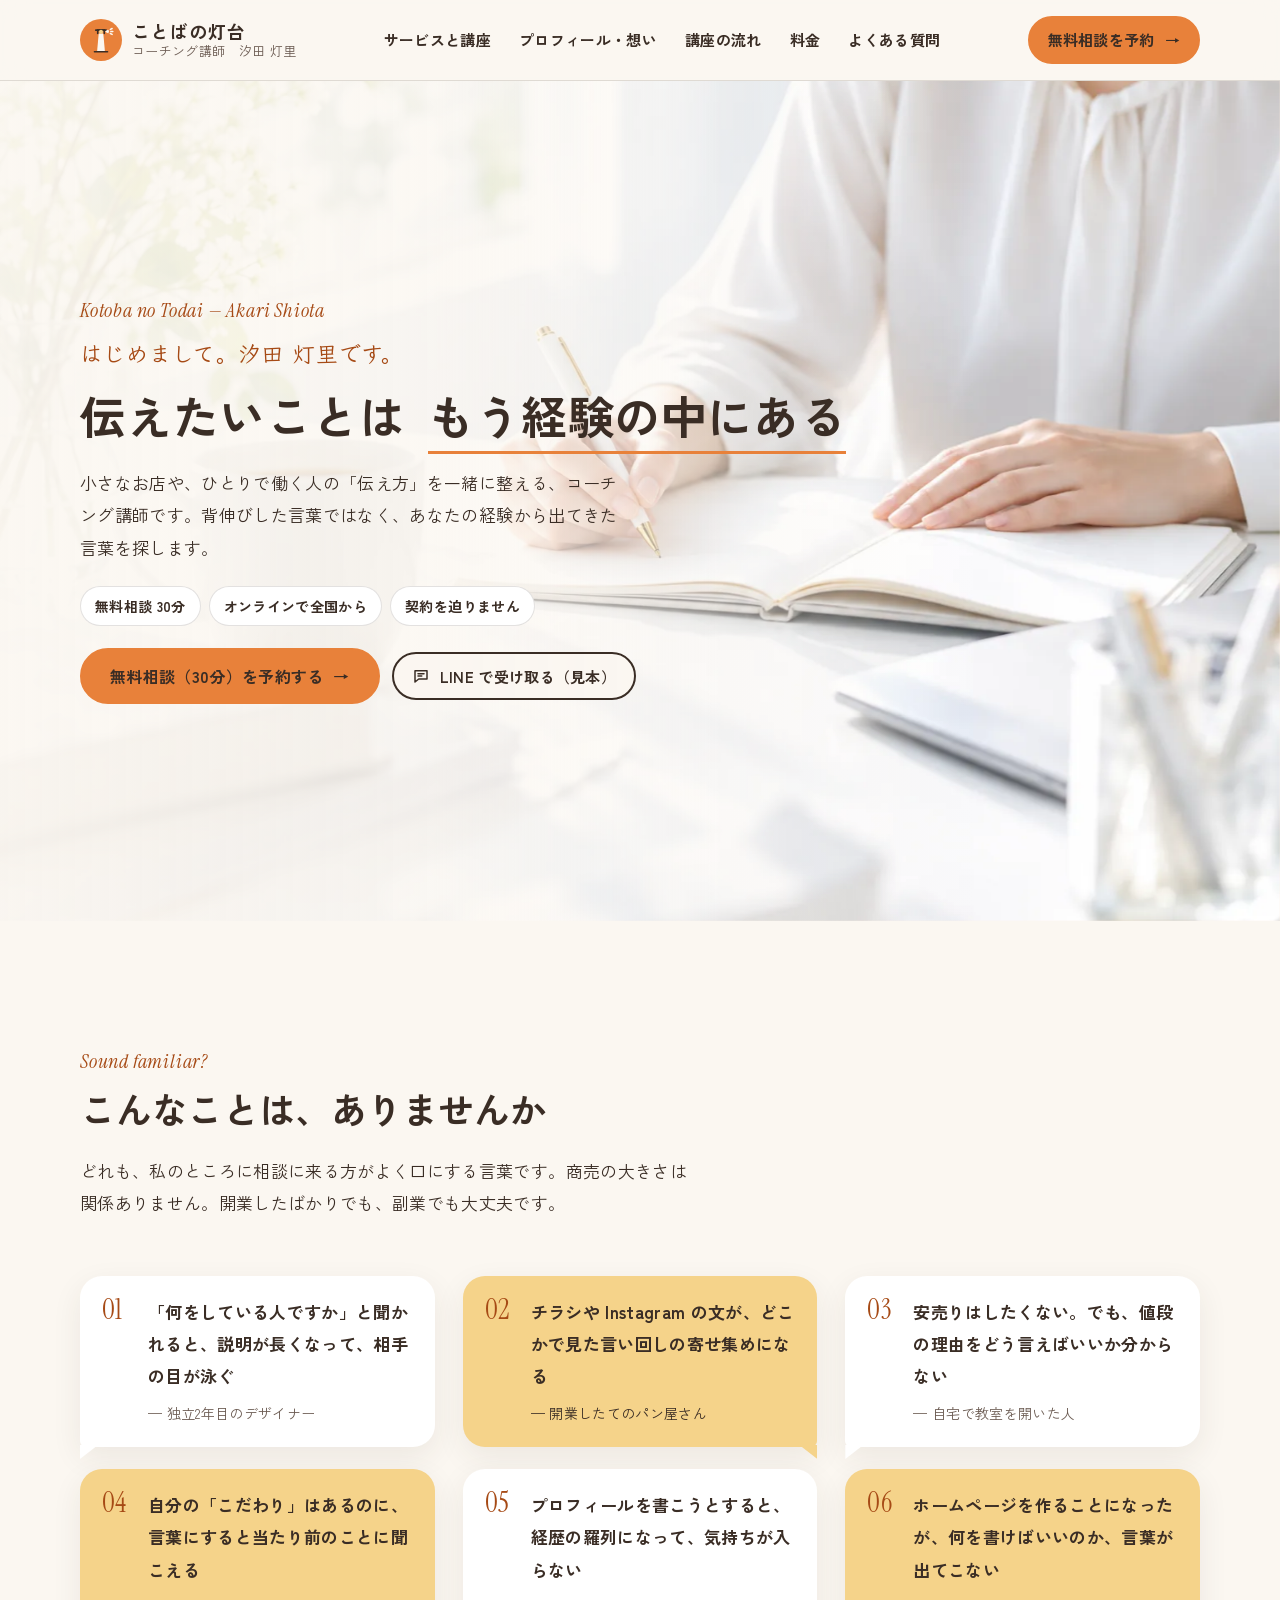
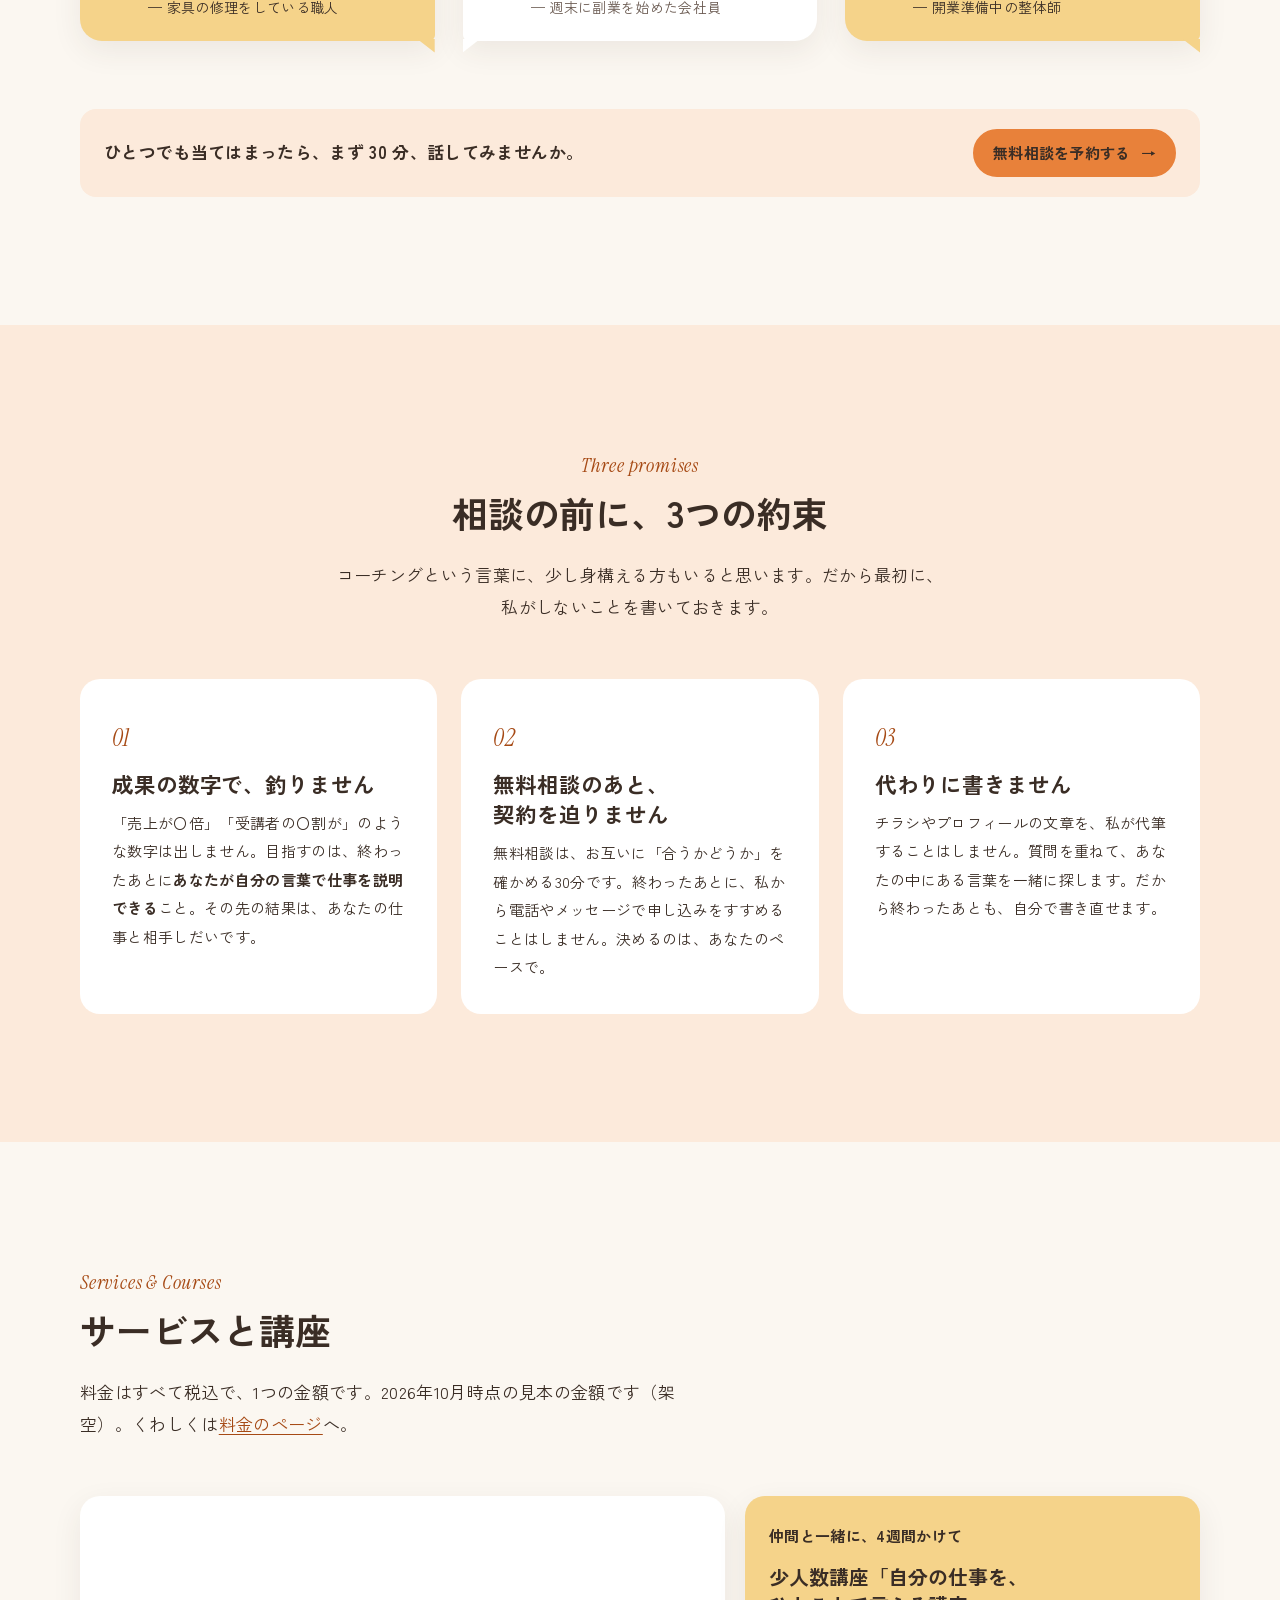
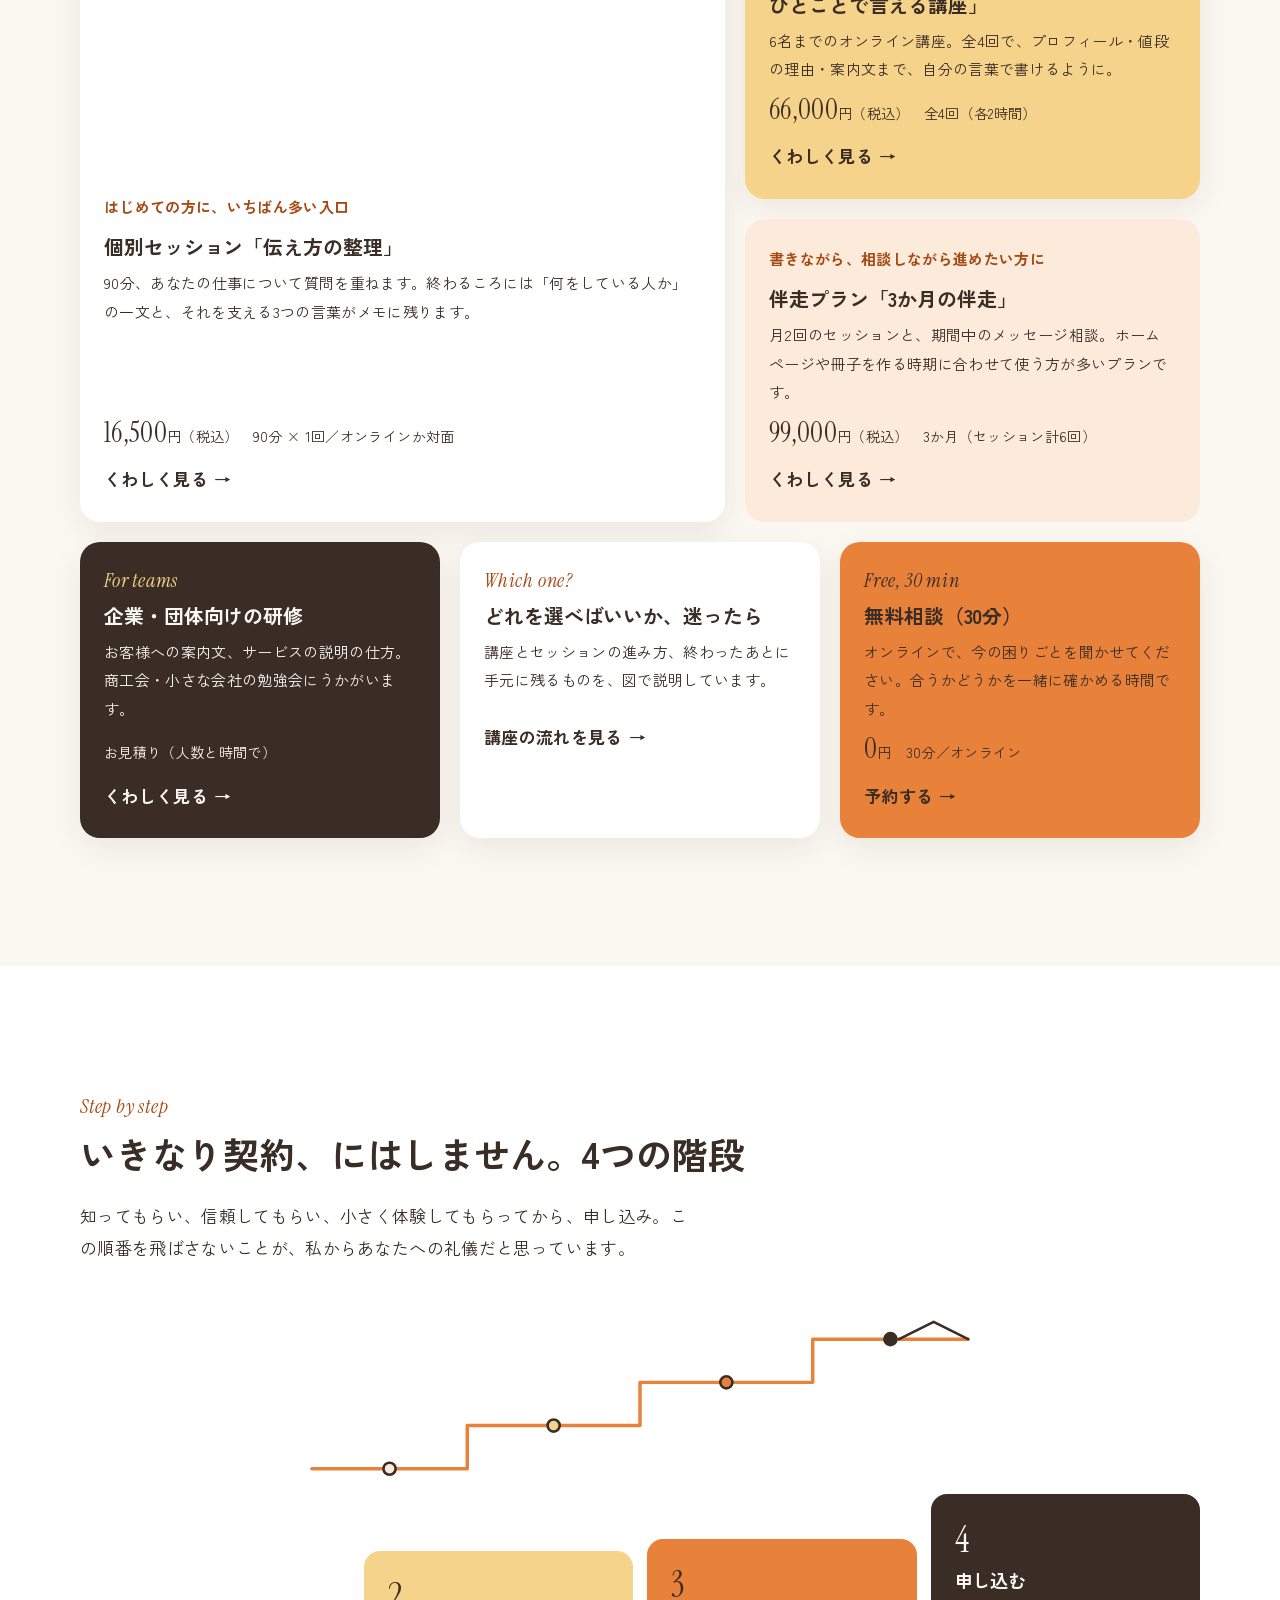
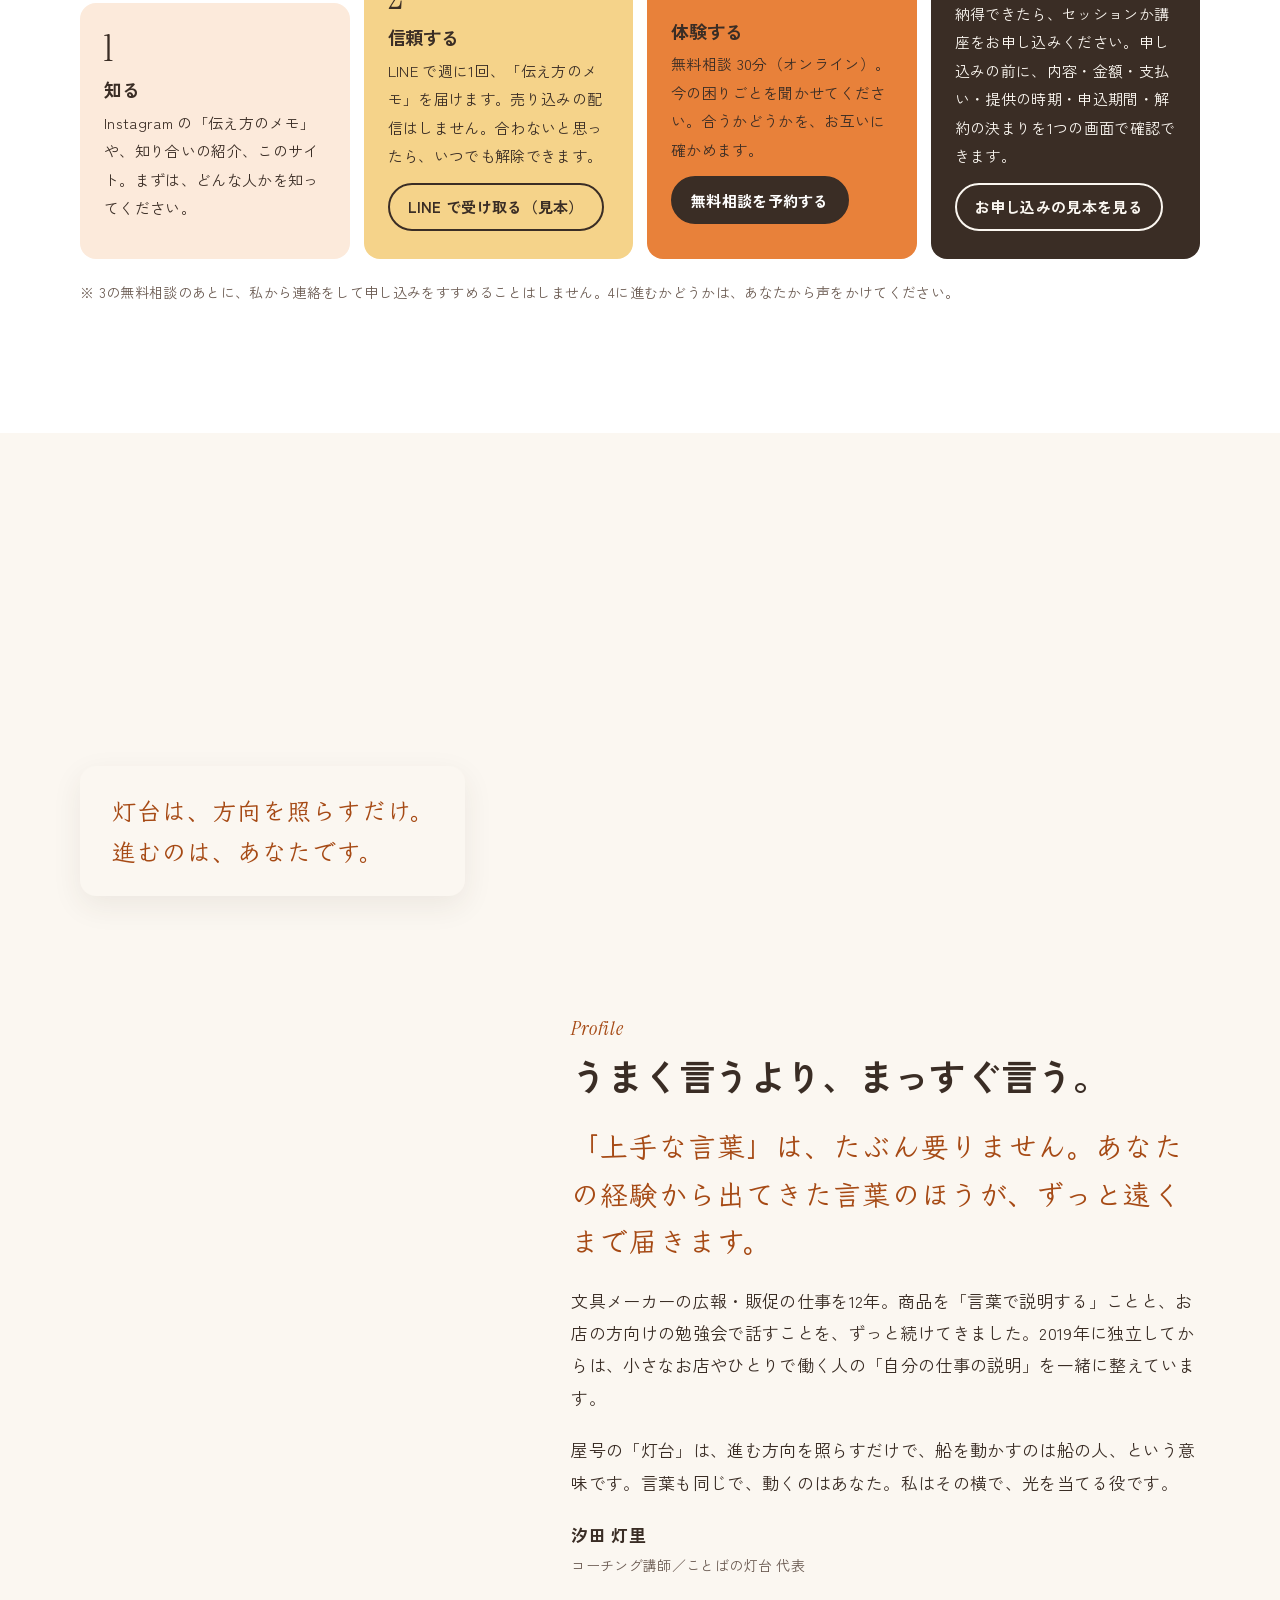
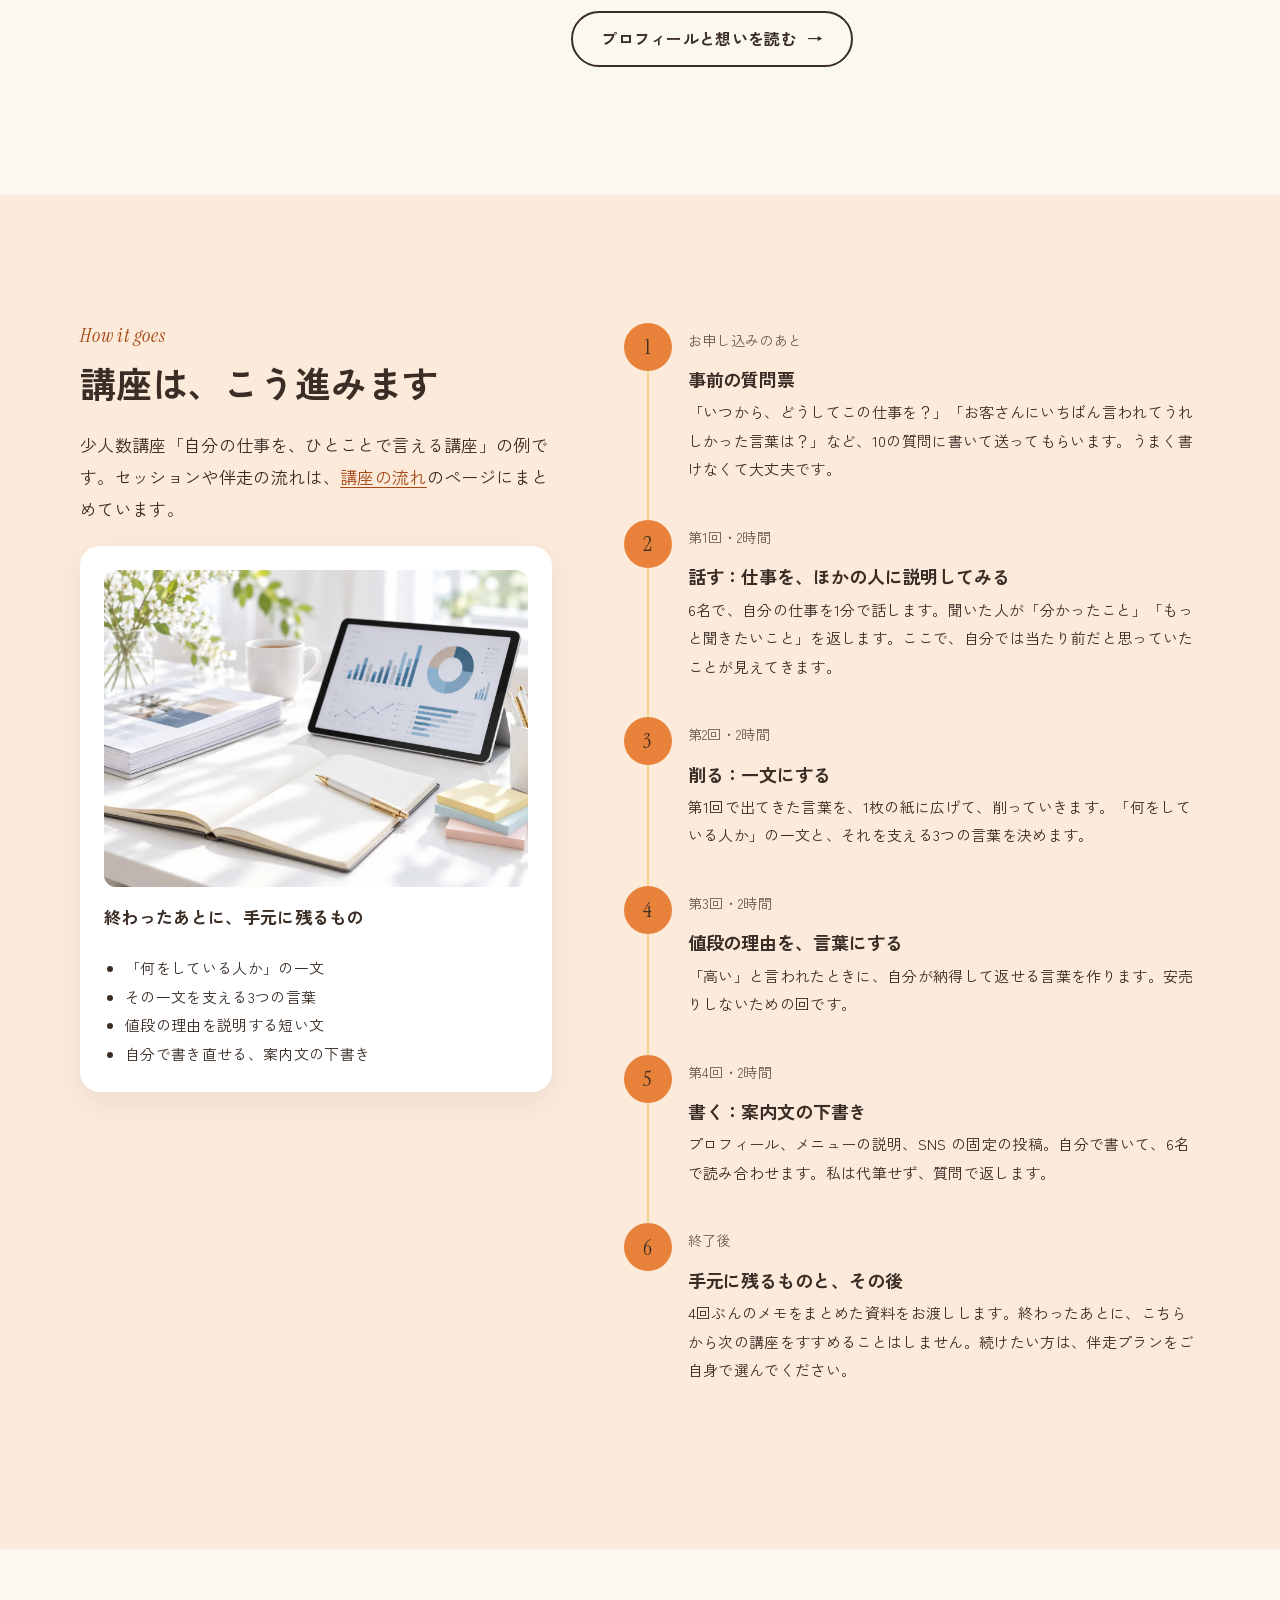
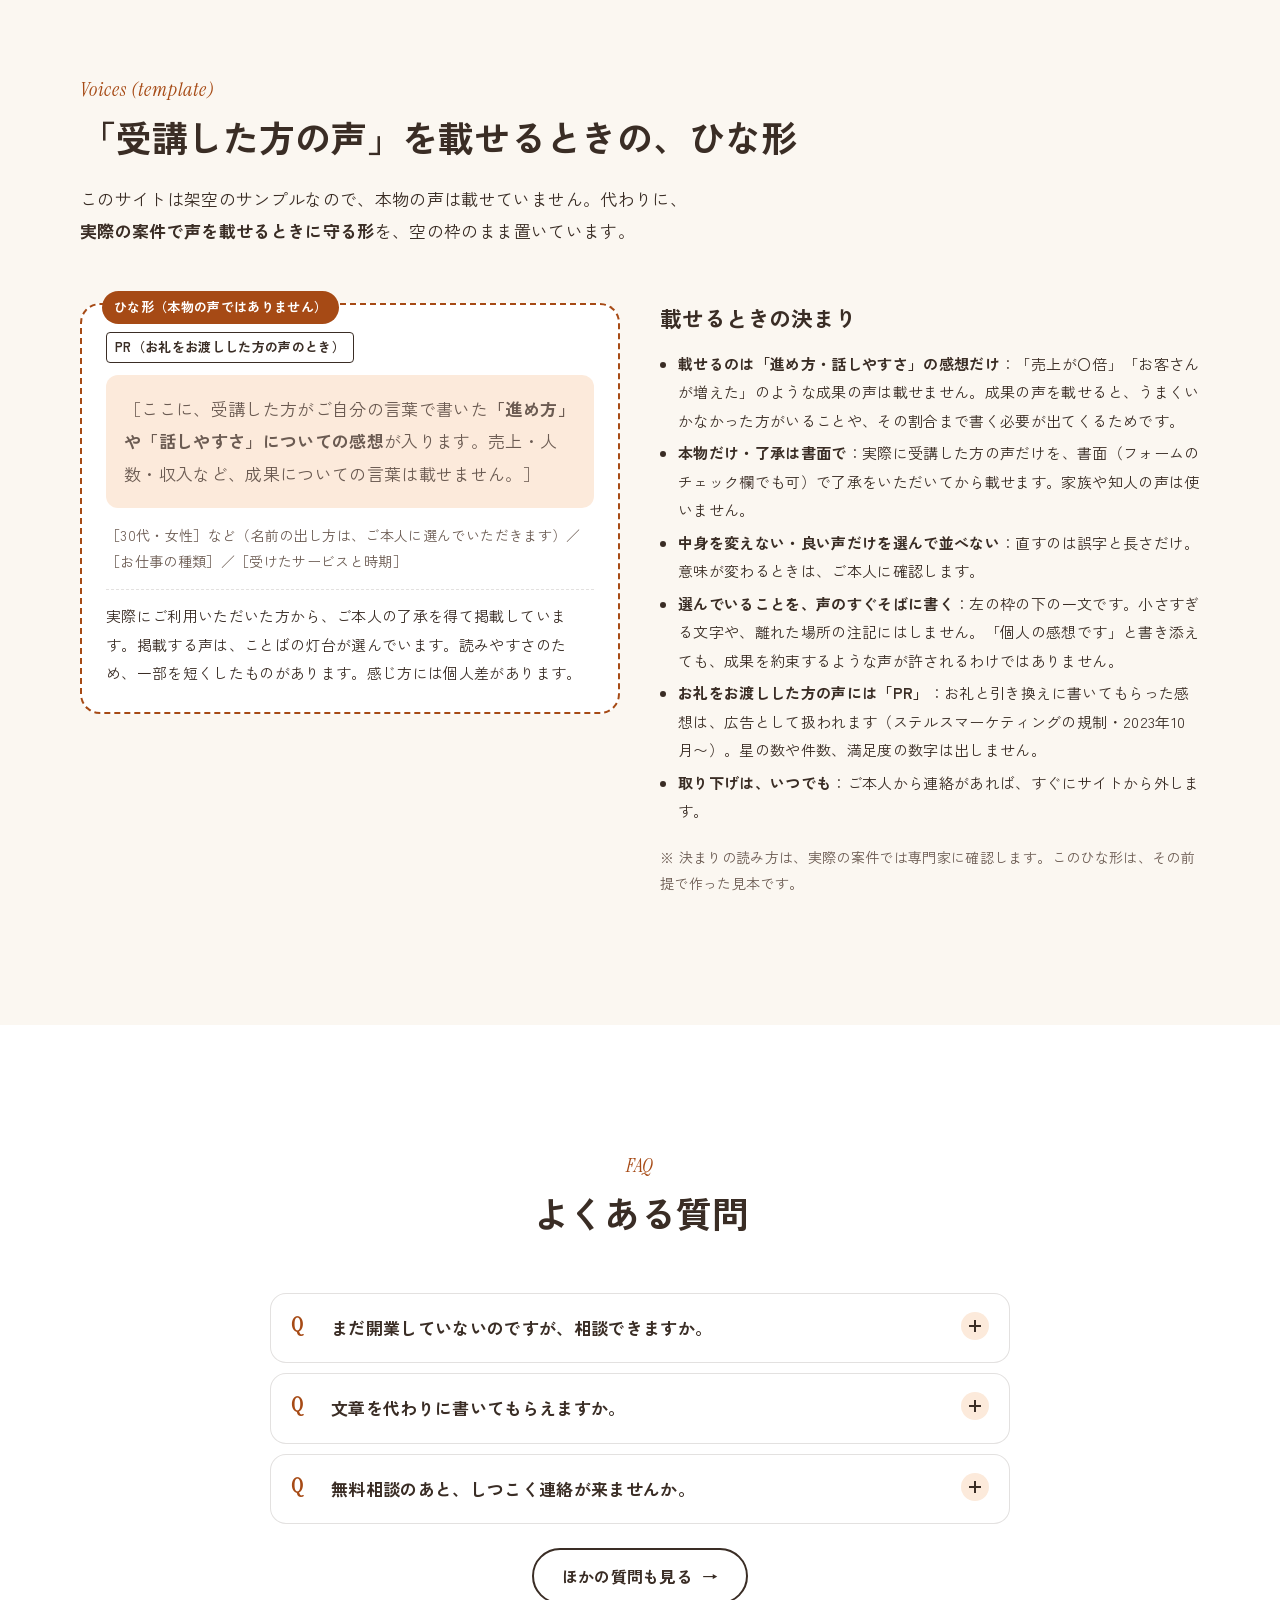
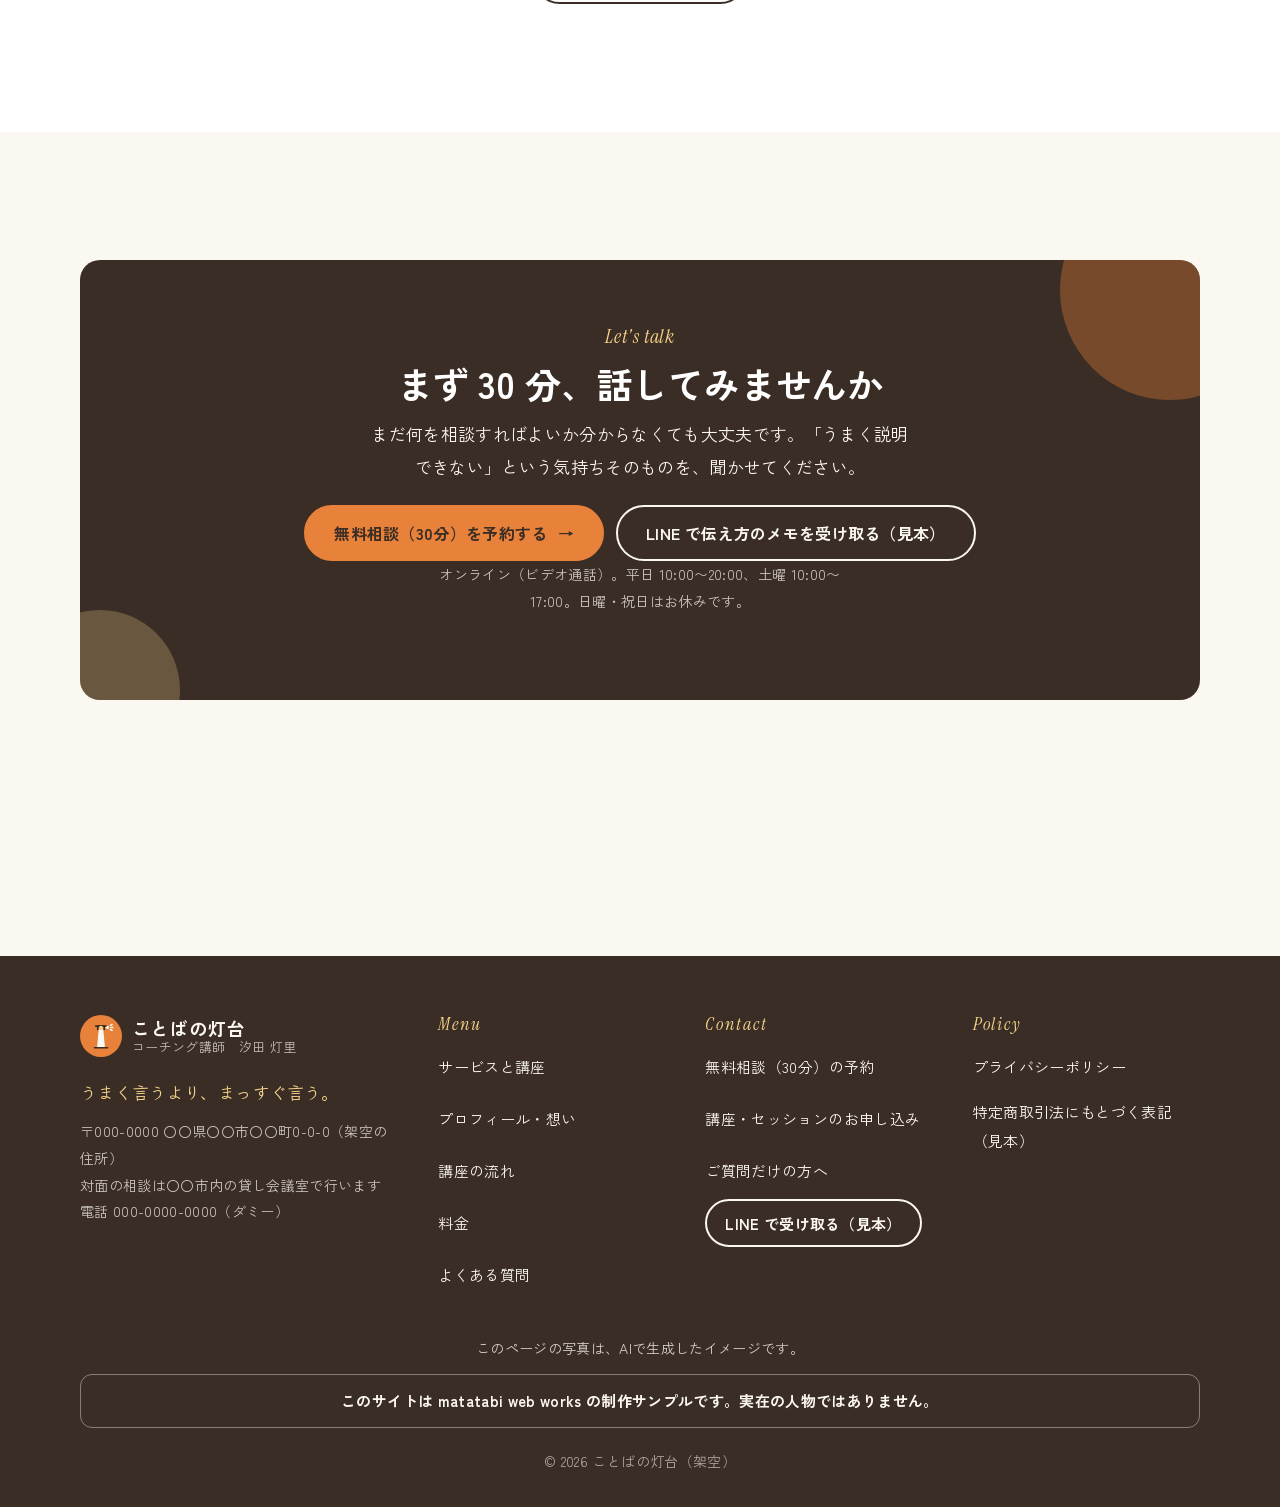
==== index.html @ b0154bf9 "架空のデモサイト（matatabi web works の制作見本）を公開用に。先頭が / のリンクを GitHub Pages の下でも開ける形に直したコピー Co-Authored-By: Cla" ====
<!DOCTYPE html>
<html lang="ja">
<head>
  <meta charset="UTF-8">
  <meta name="viewport" content="width=device-width, initial-scale=1">
  <meta name="robots" content="noindex">
  <meta name="format-detection" content="telephone=no">
  <title>ことばの灯台｜コーチング講師 汐田 灯里（無料相談30分）</title>
  <meta name="description" content="小さなお店やひとりで働く人の「自分の仕事の伝え方」（強みやこだわりの言語化）を一緒に整える、コーチング講師 汐田 灯里のサイトです。個別セッション・少人数講座・3か月の伴走。無料相談（30分・オンライン）から始められます。">
  <meta property="og:title" content="ことばの灯台｜コーチング講師 汐田 灯里">
  <meta property="og:description" content="小さなお店やひとりで働く人の「自分の仕事の伝え方」を一緒に整えます。無料相談（30分・オンライン）から。（制作サンプル・架空の人物）">
  <meta property="og:type" content="website">
  <meta property="og:site_name" content="ことばの灯台（制作サンプル）">
  <meta property="og:locale" content="ja_JP">
  <meta name="theme-color" content="#E8813A">
  <link rel="icon" href="images/favicon.svg" type="image/svg+xml">
  <script>document.documentElement.classList.add('js');</script>
  <link rel="preconnect" href="https://fonts.googleapis.com">
  <link rel="preconnect" href="https://fonts.gstatic.com" crossorigin>
  <link rel="stylesheet" data-font="gothic" href="https://fonts.googleapis.com/css2?family=Zen+Kaku+Gothic+New:wght@400;700&amp;text=%20%22%23%25%26%27%28%29%2C-.%2F0123456789%3A%3C%3D%3E%3F%40ABCDEFGHIJKLMNOPQRSTVW%5B%5D_abcdefghijklmnopqrstuvwxy%C2%A9%C3%97%E2%80%94%E2%80%BB%E2%86%92%E2%9C%93%E3%80%81%E3%80%82%E3%80%87%E3%80%8C%E3%80%8D%E3%80%92%E3%80%9C%E3%81%82%E3%81%84%E3%81%86%E3%81%88%E3%81%8A%E3%81%8B%E3%81%8C%E3%81%8D%E3%81%8E%E3%81%8F%E3%81%90%E3%81%91%E3%81%92%E3%81%93%E3%81%94%E3%81%95%E3%81%97%E3%81%98%E3%81%99%E3%81%9A%E3%81%9B%E3%81%9C%E3%81%9D%E3%81%9E%E3%81%9F%E3%81%A0%E3%81%A1%E3%81%A3%E3%81%A4%E3%81%A5%E3%81%A6%E3%81%A7%E3%81%A8%E3%81%A9%E3%81%AA%E3%81%AB%E3%81%AD%E3%81%AE%E3%81%AF%E3%81%B0%E3%81%B2%E3%81%B3%E3%81%B6%E3%81%B8%E3%81%B9%E3%81%BB%E3%81%BE%E3%81%BF%E3%82%80%E3%82%81%E3%82%82%E3%82%84%E3%82%87%E3%82%88%E3%82%89%E3%82%8A%E3%82%8B%E3%82%8C%E3%82%8D%E3%82%8F%E3%82%92%E3%82%93%E3%82%A2%E3%82%A3%E3%82%A4%E3%82%A6%E3%82%A7%E3%82%A9%E3%82%AA%E3%82%AB%E3%82%AF%E3%82%B0%E3%82%B1%E3%82%B3%E3%82%B4%E3%82%B5%E3%82%B6%E3%82%B7%E3%82%B8%E3%82%B9%E3%82%BB%E3%82%BD%E3%82%BF%E3%83%80%E3%83%81%E3%83%83%E3%83%86%E3%83%87%E3%83%88%E3%83%89%E3%83%8A%E3%83%8B%E3%83%8D%E3%83%8E%E3%83%90%E3%83%91%E3%83%93%E3%83%94%E3%83%95%E3%83%96%E3%83%97%E3%83%9A%E3%83%9B%E3%83%9C%E3%83%9D%E3%83%9E%E3%83%9F%E3%83%A0%E3%83%A1%E3%83%A2%E3%83%A5%E3%83%A7%E3%83%A9%E3%83%AA%E3%83%AB%E3%83%AC%E3%83%AD%E3%83%AF%E3%83%B3%E3%83%BB%E3%83%BC%E4%B8%80%E4%B8%87%E4%B8%88%E4%B8%89%E4%B8%8A%E4%B8%8B%E4%B8%8D%E4%B8%A1%E4%B8%A6%E4%B8%AD%E4%BA%86%E4%BA%88%E4%BA%8B%E4%BA%8C%E4%BA%92%E4%BA%A4%E4%BA%BA%E4%BB%8A%E4%BB%8B%E4%BB%95%E4%BB%96%E4%BB%98%E4%BB%A3%E4%BB%A5%E4%BB%AE%E4%BB%B2%E4%BB%B6%E4%BB%BB%E4%BC%81%E4%BC%91%E4%BC%9A%E4%BC%9D%E4%BC%B4%E4%BC%B8%E4%BD%8F%E4%BD%93%E4%BD%95%E4%BD%9C%E4%BD%BF%E4%BE%8B%E4%BE%9B%E4%BE%9D%E4%BE%A1%E4%BF%82%E4%BF%83%E4%BF%9D%E4%BF%A1%E4%BF%AE%E5%80%8B%E5%80%8D%E5%80%9F%E5%80%A4%E5%81%9C%E5%82%99%E5%83%8D%E5%83%8F%E5%84%80%E5%84%AA%E5%85%83%E5%85%88%E5%85%89%E5%85%A5%E5%85%A8%E5%85%AC%E5%85%B7%E5%86%85%E5%86%86%E5%86%8A%E5%86%99%E5%87%BA%E5%88%86%E5%88%87%E5%88%97%E5%88%9D%E5%88%A4%E5%88%A5%E5%88%A9%E5%88%B6%E5%88%B8%E5%88%BA%E5%89%87%E5%89%8A%E5%89%8D%E5%89%AF%E5%89%B2%E5%8A%9B%E5%8A%A0%E5%8A%A9%E5%8B%89%E5%8B%95%E5%8B%99%E5%8C%96%E5%8C%BB%E5%8D%8A%E5%8D%B0%E5%8E%9F%E5%8F%82%E5%8F%8B%E5%8F%8D%E5%8F%8E%E5%8F%96%E5%8F%97%E5%8F%A3%E5%8F%AF%E5%8F%B0%E5%8F%B7%E5%90%84%E5%90%88%E5%90%8C%E5%90%8D%E5%90%91%E5%90%AB%E5%91%8A%E5%91%B3%E5%91%BC%E5%93%81%E5%93%A1%E5%95%86%E5%95%8F%E5%96%B6%E5%99%A8%E5%9B%9E%E5%9B%A3%E5%9B%B0%E5%9B%B2%E5%9B%B3%E5%9B%BA%E5%9B%BD%E5%9C%9F%E5%9C%A8%E5%9C%B0%E5%9F%8B%E5%9F%9F%E5%A0%B1%E5%A0%B4%E5%A2%83%E5%A2%97%E5%A3%AB%E5%A3%B0%E5%A3%B2%E5%A4%89%E5%A4%96%E5%A4%9A%E5%A4%A7%E5%A4%AB%E5%A5%91%E5%A5%B3%E5%A7%8B%E5%A9%A6%E5%AD%90%E5%AD%97%E5%AD%98%E5%AE%85%E5%AE%88%E5%AE%89%E5%AE%8C%E5%AE%9A%E5%AE%9B%E5%AE%9F%E5%AE%A2%E5%AE%A4%E5%AE%B6%E5%AE%B9%E5%AE%BF%E5%AF%84%E5%AF%BE%E5%B0%82%E5%B0%8F%E5%B0%91%E5%B1%8A%E5%B1%8B%E5%B1%B1%E5%B7%A5%E5%B7%A6%E5%B7%AE%E5%B8%82%E5%B8%8C%E5%B8%AB%E5%B8%AD%E5%B9%B3%E5%B9%B4%E5%BA%81%E5%BA%83%E5%BA%97%E5%BA%A6%E5%BA%A7%E5%BC%81%E5%BC%8F%E5%BC%95%E5%BC%B5%E5%BC%B7%E5%BD%93%E5%BD%A2%E5%BD%B9%E5%BE%8B%E5%BE%8C%E5%BE%97%E5%BE%B4%E5%BF%83%E5%BF%85%E5%BF%9C%E6%80%9D%E6%80%A5%E6%80%A7%E6%82%A9%E6%82%AA%E6%83%85%E6%83%B3%E6%84%8F%E6%84%9F%E6%85%8B%E6%85%AE%E6%88%90%E6%88%BB%E6%89%80%E6%89%8B%E6%89%93%E6%89%95%E6%89%B1%E6%89%BF%E6%8A%95%E6%8A%98%E6%8A%BC%E6%8B%85%E6%8C%81%E6%8C%87%E6%8C%AF%E6%8E%A2%E6%8E%A5%E6%8E%B2%E6%8F%90%E6%8F%9B%E6%93%8D%E6%94%AF%E6%94%BF%E6%95%99%E6%95%B0%E6%95%B4%E6%96%87%E6%96%99%E6%96%AD%E6%96%B0%E6%96%B9%E6%96%BD%E6%97%8F%E6%97%A5%E6%98%8E%E6%98%9F%E6%99%82%E6%9B%9C%E6%9B%B4%E6%9B%B8%E6%9B%BF%E6%9C%80%E6%9C%88%E6%9C%9B%E6%9C%9F%E6%9C%A8%E6%9C%AB%E6%9C%AC%E6%9C%BA%E6%9D%90%E6%9D%9F%E6%9D%A1%E6%9D%A5%E6%9E%90%E6%9E%9A%E6%9E%9C%E6%9E%A0%E6%9E%B6%E6%A0%BC%E6%A1%88%E6%A5%AD%E6%A6%82%E6%A7%8B%E6%A7%98%E6%A8%AA%E6%A9%9F%E6%AC%84%E6%AC%A0%E6%AC%A1%E6%AD%A2%E6%AD%A3%E6%AD%A9%E6%AD%B4%E6%AE%8B%E6%AE%B5%E6%AF%8E%E6%B0%8F%E6%B0%97%E6%B0%B4%E6%B1%82%E6%B1%90%E6%B1%BA%E6%B3%81%E6%B3%95%E6%B3%A8%E6%B3%B3%E6%B4%BE%E6%B5%81%E6%B6%88%E6%B7%B1%E6%B7%BB%E6%B8%88%E6%B8%9B%E6%B8%A1%E6%BA%80%E6%BA%96%E6%BB%9E%E7%81%AB%E7%81%AF%E7%82%B9%E7%84%A1%E7%85%A7%E7%89%A9%E7%89%B9%E7%8A%B6%E7%8B%AC%E7%8F%BE%E7%90%86%E7%92%B0%E7%94%9F%E7%94%A3%E7%94%A8%E7%94%B0%E7%94%B1%E7%94%B3%E7%94%BA%E7%94%BB%E7%95%A5%E7%95%AA%E7%99%82%E7%99%BA%E7%99%BB%E7%99%BD%E7%9A%84%E7%9B%AE%E7%9B%B4%E7%9B%B8%E7%9C%81%E7%9C%8C%E7%9C%9F%E7%9F%A5%E7%9F%AD%E7%A0%94%E7%A2%BA%E7%A4%BA%E7%A4%BC%E7%A4%BE%E7%A5%9D%E7%A5%A8%E7%A7%81%E7%A7%BB%E7%A8%8B%E7%A8%8E%E7%A8%AE%E7%A8%BF%E7%A9%8D%E7%A9%BA%E7%AA%93%E7%AB%8B%E7%AB%A0%E7%AB%AF%E7%AC%AC%E7%AD%86%E7%AD%94%E7%AE%87%E7%AE%97%E7%AE%B1%E7%AF%84%E7%B4%84%E7%B4%8D%E7%B4%99%E7%B4%B9%E7%B5%82%E7%B5%84%E7%B5%8C%E7%B5%90%E7%B5%A1%E7%B6%99%E7%B6%9A%E7%B7%8A%E7%B7%92%E7%B7%A0%E7%B7%B4%E7%B8%BE%E7%BD%AE%E7%BD%B2%E7%BE%85%E7%BE%A9%E7%BF%92%E8%80%83%E8%80%85%E8%81%9E%E8%81%B7%E8%83%8C%E8%83%BD%E8%87%AA%E8%88%B9%E8%89%AF%E8%8A%B1%E8%8B%A6%E8%91%89%E8%A1%8C%E8%A1%A8%E8%A3%9C%E8%A6%81%E8%A6%8B%E8%A6%8F%E8%A6%9A%E8%A6%A7%E8%A7%A3%E8%A8%80%E8%A8%82%E8%A8%88%E8%A8%98%E8%A8%B1%E8%A8%BC%E8%A9%A6%E8%A9%B1%E8%AA%8D%E8%AA%9E%E8%AA%A4%E8%AA%AC%E8%AA%AD%E8%AA%BF%E8%AB%87%E8%AB%8B%E8%AC%9B%E8%AD%B0%E8%AD%B7%E8%B2%A0%E8%B2%A9%E8%B2%B8%E8%B2%BB%E8%B3%87%E8%B3%AA%E8%B5%B0%E8%B5%B7%E8%B6%B3%E8%BA%AB%E8%BC%89%E8%BE%BC%E8%BF%91%E8%BF%94%E8%BF%AB%E8%BF%B7%E8%BF%BD%E9%80%80%E9%80%81%E9%80%94%E9%80%9A%E9%80%A3%E9%80%B1%E9%80%B2%E9%81%85%E9%81%8B%E9%81%93%E9%81%95%E9%81%A0%E9%81%B8%E9%83%A8%E9%83%BD%E9%85%8D%E9%87%8C%E9%87%8D%E9%87%8F%E9%87%91%E9%87%A3%E9%8A%80%E9%8C%B2%E9%95%B7%E9%96%80%E9%96%89%E9%96%8B%E9%96%93%E9%96%A2%E9%99%8D%E9%99%90%E9%99%A4%E9%9A%8E%E9%9A%9B%E9%9B%86%E9%9B%A2%E9%9B%BB%E9%9D%A2%E9%9F%B3%E9%A0%85%E9%A0%86%E9%A0%88%E9%A0%90%E9%A0%98%E9%A0%AD%E9%A0%BC%E9%A1%8C%E9%A1%8D%E9%A1%94%E9%A1%98%E9%A1%9E%E9%A3%9B%E9%A8%93%E9%AB%98%E9%AD%85%EF%BC%88%EF%BC%89%EF%BC%8B%EF%BC%8F%EF%BC%9A%EF%BC%9F%EF%BC%BB%EF%BC%BD%EF%BD%9C&amp;display=swap">
  <link rel="stylesheet" data-font="hand" href="https://fonts.googleapis.com/css2?family=Klee+One:wght@600&amp;text=%E3%80%81%E3%80%82%E3%80%8C%E3%80%8D%E3%81%82%E3%81%84%E3%81%86%E3%81%88%E3%81%8B%E3%81%8C%E3%81%8D%E3%81%8F%E3%81%90%E3%81%91%E3%81%93%E3%81%97%E3%81%98%E3%81%99%E3%81%9A%E3%81%9B%E3%81%9F%E3%81%A0%E3%81%A3%E3%81%A6%E3%81%A7%E3%81%A8%E3%81%AA%E3%81%AB%E3%81%AE%E3%81%AF%E3%81%B0%E3%81%B3%E3%81%B6%E3%81%BB%E3%81%BE%E3%82%80%E3%82%81%E3%82%88%E3%82%89%E3%82%8A%E3%82%92%E3%82%93%E3%82%B8%E3%83%9A%E3%83%BC%E4%B8%8A%E4%BA%BA%E4%BC%B8%E5%85%89%E5%87%BA%E5%8F%B0%E5%90%91%E5%B1%8A%E6%89%8B%E6%96%B9%E6%B1%90%E7%81%AF%E7%85%A7%E7%94%B0%E7%B5%8C%E8%83%8C%E8%91%89%E8%A6%81%E8%A8%80%E9%80%B2%E9%81%A0%E9%87%8C%E9%A8%93&amp;display=swap">
  <link rel="stylesheet" data-font="accent" href="https://fonts.googleapis.com/css2?family=Instrument+Serif:ital@0;1&amp;text=%20%26%28%29%2C.%2F0123456789%3AABCFHIJKLNOPQSTVWabcdefghiklmnopqrstuvwy%E2%80%94%E3%80%9C%E5%86%86&amp;display=swap">
  <link rel="stylesheet" href="css/style.css?v=20261010-1">
  <script src="js/main.js?v=20261008-5" defer></script>
  <script type="application/ld+json">
{
  "@context": "https://schema.org",
  "@graph": [
    {
      "@type": "ProfessionalService",
      "@id": "#service",
      "name": "ことばの灯台",
      "description": "小さなお店やひとりで働く人の「自分の仕事の伝え方」を一緒に整える、伝え方の個別セッション・少人数講座・伴走（制作サンプル・架空）",
      "founder": { "@id": "#person" },
      "telephone": "000-0000-0000",
      "address": { "@type": "PostalAddress", "postalCode": "000-0000", "addressRegion": "〇〇県", "addressLocality": "〇〇市", "streetAddress": "〇〇町0-0-0", "addressCountry": "JP" },
      "areaServed": "JP",
      "priceRange": "¥16,500〜¥99,000（税込）"
    },
    {
      "@type": "Person",
      "@id": "#person",
      "name": "汐田 灯里",
      "alternateName": "しおた あかり",
      "jobTitle": "コーチング講師",
      "worksFor": { "@id": "#service" },
      "knowsAbout": ["伝え方", "自分の仕事の説明", "案内文の書き方", "少人数講座"]
    }
  ]
}
  </script>
</head>
<body class="has-fixed-cta">
  <a href="#main" class="skip-link">本文へ移動</a>
<!-- @header -->
<header class="site-header">
  <div class="container site-header__inner">
    <a href="index.html" class="site-logo" aria-label="ことばの灯台 トップページ">
      <img class="site-logo__mark" src="images/logo-mark.svg" alt="" width="42" height="42">
      <span class="site-logo__text"><span class="site-logo__name">ことばの灯台</span><span class="site-logo__sub">コーチング講師　汐田 灯里</span></span>
    </a>
    <nav class="site-nav" id="site-nav" aria-label="メインメニュー">
      <ul class="site-nav__list">
        <li><a href="services.html">サービスと講座</a></li>
        <li><a href="about.html">プロフィール・想い</a></li>
        <li><a href="flow.html">講座の流れ</a></li>
        <li><a href="price.html">料金</a></li>
        <li><a href="faq.html">よくある質問</a></li>
        <li class="site-nav__contact"><a href="contact.html">ご相談・お申し込み</a></li>
      </ul>
      <p class="site-nav__note">このサイトは制作サンプルです。フォーム・予約・申し込みは、どこにも送信されません。</p>
    </nav>
    <div class="site-header__actions">
      <a href="contact.html#reserve" class="btn btn--primary btn--small site-header__cta">無料相談を予約 <span class="arrow" aria-hidden="true">→</span></a>
      <a href="contact.html#reserve" class="btn btn--primary btn--small site-header__cta--sp">相談</a>
      <button type="button" class="menu-toggle" aria-expanded="false" aria-controls="site-nav"><span class="menu-toggle__bars"><span></span></span><span class="menu-toggle__label">メニュー</span></button>
    </div>
  </div>
</header>
<!-- @/header -->
  <main id="main">

    <!-- 最初の画面（写真を全面に・案1「片側をうっすら明るく」2026-10-10 ボス決定） -->
    <section class="hero hero--full" aria-labelledby="hero-title">
      <figure class="hero__ph">
        <picture>
          <source media="(min-width: 1024px)" srcset="images/photo/p01-wide.webp?v=1" width="1536" height="1024">
          <img src="images/photo/p01-tall.webp?v=1" alt="窓の光が入る白い机で、ノートにペンで書きこむ手元" width="1122" height="1402" fetchpriority="high" decoding="async">
        </picture>
      </figure>
      <div class="container hero__inner">
        <div class="hero__text">
          <span class="eyebrow">Kotoba no Todai — Akari Shiota</span>
          <p class="hero__hand hand">はじめまして。汐田 灯里です。</p>
          <h1 class="hero__title" id="hero-title"><span class="line">伝えたいことは</span><span class="line">もう経験の中にある</span></h1>
          <p class="hero__lead">小さなお店や、ひとりで働く人の「伝え方」を一緒に整える、コーチング講師です。<span class="pc-only">背伸びした言葉ではなく、あなたの経験から出てきた言葉を探します。</span></p>
          <ul class="hero__tags" aria-label="このサービスの特徴">
            <li>無料相談 30分</li>
            <li class="pc-only">オンラインで全国から</li>
            <li>契約を迫りません</li>
          </ul>
          <div class="btn-row hero__actions">
            <a href="contact.html#reserve" class="btn btn--primary">無料相談（30分）を予約する <span class="arrow" aria-hidden="true">→</span></a>
            <button type="button" class="btn btn--secondary btn--small" data-sample="line"><svg viewBox="0 0 24 24" width="18" height="18" aria-hidden="true" fill="none" stroke="currentColor" stroke-width="2" stroke-linecap="round" stroke-linejoin="round"><path d="M4 5h16v11H9l-5 4z"/><path d="M8 9h8M8 12h5"/></svg>LINE で受け取る（見本）</button>
          </div>
        </div>
      </div>
    </section>

    <!-- こんなことはありませんか -->
    <section class="section" aria-labelledby="cases-title">
      <div class="container">
        <div class="section-head reveal">
          <span class="eyebrow">Sound familiar?</span>
          <h2 id="cases-title">こんなことは、ありませんか</h2>
          <p>どれも、私のところに相談に来る方がよく口にする言葉です。商売の大きさは関係ありません。開業したばかりでも、副業でも大丈夫です。</p>
        </div>
        <div class="cases">
          <div class="case reveal" style="--d:0s"><span class="case__num" aria-hidden="true">01</span><p class="case__text">「何をしている人ですか」と聞かれると、説明が長くなって、相手の目が泳ぐ<span class="case__who">— 独立2年目のデザイナー</span></p></div>
          <div class="case reveal" style="--d:0.08s"><span class="case__num" aria-hidden="true">02</span><p class="case__text">チラシや Instagram の文が、どこかで見た言い回しの寄せ集めになる<span class="case__who">— 開業したてのパン屋さん</span></p></div>
          <div class="case reveal" style="--d:0.16s"><span class="case__num" aria-hidden="true">03</span><p class="case__text">安売りはしたくない。でも、値段の理由をどう言えばいいか分からない<span class="case__who">— 自宅で教室を開いた人</span></p></div>
          <div class="case reveal" style="--d:0.24s"><span class="case__num" aria-hidden="true">04</span><p class="case__text">自分の「こだわり」はあるのに、言葉にすると当たり前のことに聞こえる<span class="case__who">— 家具の修理をしている職人</span></p></div>
          <div class="case reveal" style="--d:0.32s"><span class="case__num" aria-hidden="true">05</span><p class="case__text">プロフィールを書こうとすると、経歴の羅列になって、気持ちが入らない<span class="case__who">— 週末に副業を始めた会社員</span></p></div>
          <div class="case reveal" style="--d:0.4s"><span class="case__num" aria-hidden="true">06</span><p class="case__text">ホームページを作ることになったが、何を書けばいいのか、言葉が出てこない<span class="case__who">— 開業準備中の整体師</span></p></div>
        </div>
        <div class="cta-inline reveal">
          <p>ひとつでも当てはまったら、まず 30 分、話してみませんか。</p>
          <a href="contact.html#reserve" class="btn btn--primary btn--small">無料相談を予約する <span class="arrow" aria-hidden="true">→</span></a>
        </div>
      </div>
    </section>

    <!-- 3つの約束 -->
    <section class="section section--pale" aria-labelledby="promise-title">
      <div class="container">
        <div class="section-head section-head--center reveal">
          <span class="eyebrow">Three promises</span>
          <h2 id="promise-title">相談の前に、3つの約束</h2>
          <p>コーチングという言葉に、少し身構える方もいると思います。だから最初に、私がしないことを書いておきます。</p>
        </div>
        <div class="promises">
          <div class="promise reveal" style="--d:0s">
            <span class="promise__num">01</span>
            <h3>成果の数字で、釣りません</h3>
            <p>「売上が〇倍」「受講者の〇割が」のような数字は出しません。目指すのは、終わったあとに<strong>あなたが自分の言葉で仕事を説明できる</strong>こと。その先の結果は、あなたの仕事と相手しだいです。</p>
          </div>
          <div class="promise reveal" style="--d:0.1s">
            <span class="promise__num">02</span>
            <h3>無料相談のあと、契約を迫りません</h3>
            <p>無料相談は、お互いに「合うかどうか」を確かめる30分です。終わったあとに、私から電話やメッセージで申し込みをすすめることはしません。決めるのは、あなたのペースで。</p>
          </div>
          <div class="promise reveal" style="--d:0.2s">
            <span class="promise__num">03</span>
            <h3>代わりに書きません</h3>
            <p>チラシやプロフィールの文章を、私が代筆することはしません。質問を重ねて、あなたの中にある言葉を一緒に探します。だから終わったあとも、自分で書き直せます。</p>
          </div>
        </div>
      </div>
    </section>

    <!-- サービスと講座（タイル状） -->
    <section class="section" aria-labelledby="services-title">
      <div class="container">
        <div class="section-head reveal">
          <span class="eyebrow">Services &amp; Courses</span>
          <h2 id="services-title">サービスと講座</h2>
          <p>料金はすべて税込で、1つの金額です。2026年10月時点の見本の金額です（架空）。くわしくは<a href="price.html">料金のページ</a>へ。</p>
        </div>
        <div class="bento">
          <a href="services.html#session" class="tile tile--wide reveal" style="--d:0s">
            <div class="tile__photo clip-reveal--scroll"><img src="images/photo/p03.webp?v=1" alt="机に広げた大きな紙と、ペンと2つのマグ" width="1200" height="675" loading="lazy"></div>
            <p class="tile__for">はじめての方に、いちばん多い入口</p>
            <h3>個別セッション「伝え方の整理」</h3>
            <p>90分、あなたの仕事について質問を重ねます。終わるころには「何をしている人か」の一文と、それを支える3つの言葉がメモに残ります。</p>
            <div class="tile__meta"><span class="tile__price">16,500<small>円（税込）</small></span><span>90分 × 1回／オンラインか対面</span></div>
            <span class="tile__more">くわしく見る</span>
          </a>
          <a href="services.html#course" class="tile tile--mid tile--light reveal" style="--d:0.08s">
            <p class="tile__for">仲間と一緒に、4週間かけて</p>
            <h3>少人数講座「自分の仕事を、ひとことで言える講座」</h3>
            <p>6名までのオンライン講座。全4回で、プロフィール・値段の理由・案内文まで、自分の言葉で書けるように。</p>
            <div class="tile__meta"><span class="tile__price">66,000<small>円（税込）</small></span><span>全4回（各2時間）</span></div>
            <span class="tile__more">くわしく見る</span>
          </a>
          <a href="services.html#accompany" class="tile tile--mid tile--pale reveal" style="--d:0.16s">
            <p class="tile__for">書きながら、相談しながら進めたい方に</p>
            <h3>伴走プラン「3か月の伴走」</h3>
            <p>月2回のセッションと、期間中のメッセージ相談。ホームページや冊子を作る時期に合わせて使う方が多いプランです。</p>
            <div class="tile__meta"><span class="tile__price">99,000<small>円（税込）</small></span><span>3か月（セッション計6回）</span></div>
            <span class="tile__more">くわしく見る</span>
          </a>
          <a href="services.html#training" class="tile tile--small tile--dark reveal" style="--d:0.24s">
            <span class="eyebrow">For teams</span>
            <h3>企業・団体向けの研修</h3>
            <p>お客様への案内文、サービスの説明の仕方。商工会・小さな会社の勉強会にうかがいます。</p>
            <div class="tile__meta"><span>お見積り（人数と時間で）</span></div>
            <span class="tile__more">くわしく見る</span>
          </a>
          <a href="flow.html" class="tile tile--small reveal" style="--d:0.32s">
            <span class="eyebrow">Which one?</span>
            <h3>どれを選べばいいか、迷ったら</h3>
            <p>講座とセッションの進み方、終わったあとに手元に残るものを、図で説明しています。</p>
            <span class="tile__more">講座の流れを見る</span>
          </a>
          <a href="contact.html#reserve" class="tile tile--small tile--accent reveal" style="--d:0.4s">
            <span class="eyebrow" style="color:var(--c-main)">Free, 30 min</span>
            <h3>無料相談（30分）</h3>
            <p>オンラインで、今の困りごとを聞かせてください。合うかどうかを一緒に確かめる時間です。</p>
            <div class="tile__meta"><span class="tile__price">0<small>円</small></span><span>30分／オンライン</span></div>
            <span class="tile__more">予約する</span>
          </a>
        </div>
      </div>
    </section>

    <!-- 認知→信頼→体験→契約の階段 -->
    <section class="section section--white" aria-labelledby="stairs-title">
      <div class="container">
        <div class="section-head reveal">
          <span class="eyebrow">Step by step</span>
          <h2 id="stairs-title">いきなり契約、にはしません。4つの階段</h2>
          <p>知ってもらい、信頼してもらい、小さく体験してもらってから、申し込み。この順番を飛ばさないことが、私からあなたへの礼儀だと思っています。</p>
        </div>
        <div class="stairs">
          <figure class="stairs__figure reveal" aria-hidden="true">
            <svg class="stairs__svg draw" viewBox="0 0 800 220" fill="none" xmlns="http://www.w3.org/2000/svg">
              <polyline points="20,200 200,200 200,150 400,150 400,100 600,100 600,50 780,50" stroke="#E8813A" stroke-width="4" stroke-linecap="round" stroke-linejoin="round"/>
              <path d="M700 50 L740 30 L780 50" stroke="#3A2D25" stroke-width="3" stroke-linecap="round" stroke-linejoin="round"/>
              <circle cx="110" cy="200" r="7" fill="#FCEADB" stroke="#3A2D25" stroke-width="3"/>
              <circle cx="300" cy="150" r="7" fill="#F5D38A" stroke="#3A2D25" stroke-width="3"/>
              <circle cx="500" cy="100" r="7" fill="#E8813A" stroke="#3A2D25" stroke-width="3"/>
              <circle cx="690" cy="50" r="7" fill="#3A2D25" stroke="#3A2D25" stroke-width="3"/>
            </svg>
          </figure>
          <ol class="stairs__steps">
            <li class="stairs__step stairs__step--1 reveal" style="--d:0s">
              <span class="stairs__num" aria-hidden="true">1</span>
              <div>
                <h3>知る</h3>
                <p>Instagram の「伝え方のメモ」や、知り合いの紹介、このサイト。まずは、どんな人かを知ってください。</p>
              </div>
            </li>
            <li class="stairs__step stairs__step--2 reveal" style="--d:0.1s">
              <span class="stairs__num" aria-hidden="true">2</span>
              <div>
                <h3>信頼する</h3>
                <p>LINE で週に1回、「伝え方のメモ」を届けます。売り込みの配信はしません。合わないと思ったら、いつでも解除できます。</p>
                <button type="button" class="btn btn--secondary btn--small" data-sample="line">LINE で受け取る（見本）</button>
              </div>
            </li>
            <li class="stairs__step stairs__step--3 reveal" style="--d:0.2s">
              <span class="stairs__num" aria-hidden="true">3</span>
              <div>
                <h3>体験する</h3>
                <p>無料相談 30分（オンライン）。今の困りごとを聞かせてください。合うかどうかを、お互いに確かめます。</p>
                <a href="contact.html#reserve" class="btn btn--dark btn--small">無料相談を予約する</a>
              </div>
            </li>
            <li class="stairs__step stairs__step--4 reveal" style="--d:0.3s">
              <span class="stairs__num" aria-hidden="true">4</span>
              <div>
                <h3>申し込む</h3>
                <p>納得できたら、セッションか講座をお申し込みください。申し込みの前に、内容・金額・支払い・提供の時期・申込期間・解約の決まりを1つの画面で確認できます。</p>
                <a href="contact.html#apply" class="btn btn--secondary btn--small">お申し込みの見本を見る</a>
              </div>
            </li>
          </ol>
          <p class="note reveal" style="margin-top:20px">※ 3の無料相談のあとに、私から連絡をして申し込みをすすめることはしません。4に進むかどうかは、あなたから声をかけてください。</p>
        </div>
      </div>
    </section>

    <!-- 写真の帯（読む息つぎ） -->
    <figure class="photo-band">
      <div class="photo-band__img clip-reveal--scroll"><img src="images/photo/p06.webp?v=1" alt="ノートと万年筆、小さな灯台の置き物、湯気の立つマグのある仕事机" width="1800" height="600" loading="lazy"></div>
      <figcaption class="photo-band__cap"><span class="hand">灯台は、方向を照らすだけ。<br>進むのは、あなたです。</span></figcaption>
    </figure>

    <!-- プロフィールの抜粋 -->
    <section class="section" aria-labelledby="profile-title">
      <div class="container">
        <div class="profile-teaser">
          <figure class="profile-teaser__photo clip-reveal--scroll">
            <img src="images/photo/p02.webp?v=1" alt="窓辺の白い机に向かい、ノートに書きこむ代表の後ろ姿" width="800" height="1000" loading="lazy">
          </figure>
          <div class="reveal">
            <span class="eyebrow">Profile</span>
            <h2 id="profile-title">うまく言うより、まっすぐ言う。</h2>
            <p class="profile-teaser__quote hand">「上手な言葉」は、たぶん要りません。あなたの経験から出てきた言葉のほうが、ずっと遠くまで届きます。</p>
            <p>文具メーカーの広報・販促の仕事を12年。商品を「言葉で説明する」ことと、お店の方向けの勉強会で話すことを、ずっと続けてきました。2019年に独立してからは、小さなお店やひとりで働く人の「自分の仕事の説明」を一緒に整えています。</p>
            <p>屋号の「灯台」は、進む方向を照らすだけで、船を動かすのは船の人、という意味です。言葉も同じで、動くのはあなた。私はその横で、光を当てる役です。</p>
            <p class="profile-teaser__name">汐田 灯里<small>コーチング講師／ことばの灯台 代表</small></p>
            <a href="about.html" class="btn btn--secondary" style="margin-top:12px">プロフィールと想いを読む <span class="arrow" aria-hidden="true">→</span></a>
          </div>
        </div>
      </div>
    </section>

    <!-- 講座の流れの抜粋 -->
    <section class="section section--pale" aria-labelledby="flow-title">
      <div class="container">
        <div class="flow-sticky">
          <div class="flow-sticky__aside reveal">
            <span class="eyebrow">How it goes</span>
            <h2 id="flow-title">講座は、こう進みます</h2>
            <p>少人数講座「自分の仕事を、ひとことで言える講座」の例です。セッションや伴走の流れは、<a href="flow.html">講座の流れ</a>のページにまとめています。</p>
            <div class="flow-sticky__card">
              <img src="images/photo/p08.webp?v=1" alt="講座で使うノートと、グラフを映したタブレット、綴じた資料と付せん" width="900" height="600" loading="lazy">
              <p><strong>終わったあとに、手元に残るもの</strong></p>
              <ul style="margin:0;font-size:0.9375rem">
                <li>「何をしている人か」の一文</li>
                <li>その一文を支える3つの言葉</li>
                <li>値段の理由を説明する短い文</li>
                <li>自分で書き直せる、案内文の下書き</li>
              </ul>
            </div>
          </div>
          <ol class="flow-steps">
            <li class="flow-step reveal"><span class="flow-step__num" aria-hidden="true">1</span><div><span class="flow-step__time">お申し込みのあと</span><h3>事前の質問票</h3><p>「いつから、どうしてこの仕事を？」「お客さんにいちばん言われてうれしかった言葉は？」など、10の質問に書いて送ってもらいます。うまく書けなくて大丈夫です。</p></div></li>
            <li class="flow-step reveal"><span class="flow-step__num" aria-hidden="true">2</span><div><span class="flow-step__time">第1回・2時間</span><h3>話す：仕事を、ほかの人に説明してみる</h3><p>6名で、自分の仕事を1分で話します。聞いた人が「分かったこと」「もっと聞きたいこと」を返します。ここで、自分では当たり前だと思っていたことが見えてきます。</p></div></li>
            <li class="flow-step reveal"><span class="flow-step__num" aria-hidden="true">3</span><div><span class="flow-step__time">第2回・2時間</span><h3>削る：一文にする</h3><p>第1回で出てきた言葉を、1枚の紙に広げて、削っていきます。「何をしている人か」の一文と、それを支える3つの言葉を決めます。</p></div></li>
            <li class="flow-step reveal"><span class="flow-step__num" aria-hidden="true">4</span><div><span class="flow-step__time">第3回・2時間</span><h3>値段の理由を、言葉にする</h3><p>「高い」と言われたときに、自分が納得して返せる言葉を作ります。安売りしないための回です。</p></div></li>
            <li class="flow-step reveal"><span class="flow-step__num" aria-hidden="true">5</span><div><span class="flow-step__time">第4回・2時間</span><h3>書く：案内文の下書き</h3><p>プロフィール、メニューの説明、SNS の固定の投稿。自分で書いて、6名で読み合わせます。私は代筆せず、質問で返します。</p></div></li>
            <li class="flow-step reveal"><span class="flow-step__num" aria-hidden="true">6</span><div><span class="flow-step__time">終了後</span><h3>手元に残るものと、その後</h3><p>4回ぶんのメモをまとめた資料をお渡しします。終わったあとに、こちらから次の講座をすすめることはしません。続けたい方は、伴走プランをご自身で選んでください。</p></div></li>
          </ol>
        </div>
      </div>
    </section>

    <!-- お客様の声のひな形 -->
    <section class="section" aria-labelledby="voice-title" id="voice">
      <div class="container">
        <div class="section-head reveal">
          <span class="eyebrow">Voices (template)</span>
          <h2 id="voice-title">「受講した方の声」を載せるときの、ひな形</h2>
          <p>このサイトは架空のサンプルなので、本物の声は載せていません。代わりに、<strong>実際の案件で声を載せるときに守る形</strong>を、空の枠のまま置いています。</p>
        </div>
        <div class="voice-grid">
          <div class="voice-template reveal">
            <span class="voice-template__badge">ひな形（本物の声ではありません）</span>
            <span class="voice-template__ad">PR（お礼をお渡しした方の声のとき）</span>
            <div class="voice-template__body">
              <p class="voice-template__slot">［ここに、受講した方がご自分の言葉で書いた<strong>「進め方」や「話しやすさ」についての感想</strong>が入ります。売上・人数・収入など、成果についての言葉は載せません。］</p>
            </div>
            <p class="voice-template__meta">［30代・女性］など（名前の出し方は、ご本人に選んでいただきます）／［お仕事の種類］／［受けたサービスと時期］</p>
            <p class="voice-template__note">実際にご利用いただいた方から、ご本人の了承を得て掲載しています。掲載する声は、ことばの灯台が選んでいます。読みやすさのため、一部を短くしたものがあります。感じ方には個人差があります。</p>
          </div>
          <div class="reveal">
            <h3>載せるときの決まり</h3>
            <ul class="voice-template__notes">
              <li><strong>載せるのは「進め方・話しやすさ」の感想だけ</strong>：「売上が〇倍」「お客さんが増えた」のような成果の声は載せません。成果の声を載せると、うまくいかなかった方がいることや、その割合まで書く必要が出てくるためです。</li>
              <li><strong>本物だけ・了承は書面で</strong>：実際に受講した方の声だけを、書面（フォームのチェック欄でも可）で了承をいただいてから載せます。家族や知人の声は使いません。</li>
              <li><strong>中身を変えない・良い声だけを選んで並べない</strong>：直すのは誤字と長さだけ。意味が変わるときは、ご本人に確認します。</li>
              <li><strong>選んでいることを、声のすぐそばに書く</strong>：左の枠の下の一文です。小さすぎる文字や、離れた場所の注記にはしません。「個人の感想です」と書き添えても、成果を約束するような声が許されるわけではありません。</li>
              <li><strong>お礼をお渡しした方の声には「PR」</strong>：お礼と引き換えに書いてもらった感想は、広告として扱われます（ステルスマーケティングの規制・2023年10月〜）。星の数や件数、満足度の数字は出しません。</li>
              <li><strong>取り下げは、いつでも</strong>：ご本人から連絡があれば、すぐにサイトから外します。</li>
            </ul>
            <p class="note">※ 決まりの読み方は、実際の案件では専門家に確認します。このひな形は、その前提で作った見本です。</p>
          </div>
        </div>
      </div>
    </section>

    <!-- よくある質問の抜粋 -->
    <section class="section section--white" aria-labelledby="faq-title">
      <div class="container container--narrow">
        <div class="section-head section-head--center reveal">
          <span class="eyebrow">FAQ</span>
          <h2 id="faq-title">よくある質問</h2>
        </div>
        <div class="faq-list reveal">
          <details class="faq-item">
            <summary><span class="faq-item__q" aria-hidden="true">Q</span><span>まだ開業していないのですが、相談できますか。</span><span class="faq-item__icon" aria-hidden="true"></span></summary>
            <div class="faq-item__a"><p>できます。むしろ開業の前に「何をしている人か」を言葉にしておくと、名刺やお店の案内を作るときに迷いが減ります。無料相談では、今の段階を教えてください。</p></div>
          </details>
          <details class="faq-item">
            <summary><span class="faq-item__q" aria-hidden="true">Q</span><span>文章を代わりに書いてもらえますか。</span><span class="faq-item__icon" aria-hidden="true"></span></summary>
            <div class="faq-item__a"><p>代筆はしていません。質問を重ねて、あなたの中にある言葉を一緒に探します。終わったあとも自分で書き直せるようにするためです。代筆が必要な場合は、ライターの方への依頼をおすすめします。</p></div>
          </details>
          <details class="faq-item">
            <summary><span class="faq-item__q" aria-hidden="true">Q</span><span>無料相談のあと、しつこく連絡が来ませんか。</span><span class="faq-item__icon" aria-hidden="true"></span></summary>
            <div class="faq-item__a"><p>来ません。無料相談のあとに私から申し込みをすすめる連絡はしません。LINE の「伝え方のメモ」も、売り込みの配信はしません。合わないと思ったら、そのまま終わりにしてください。</p></div>
          </details>
        </div>
        <div class="btn-row btn-row--center" style="margin-top:24px"><a href="faq.html" class="btn btn--secondary">ほかの質問も見る <span class="arrow" aria-hidden="true">→</span></a></div>
      </div>
    </section>

    <!-- ご相談の入口 -->
    <section class="section" aria-labelledby="cta-title">
      <div class="container">
        <div class="cta-band reveal">
          <span class="eyebrow">Let's talk</span>
          <h2 id="cta-title">まず 30 分、話してみませんか</h2>
          <p>まだ何を相談すればよいか分からなくても大丈夫です。「うまく説明できない」という気持ちそのものを、聞かせてください。</p>
          <div class="btn-row btn-row--center">
            <a href="contact.html#reserve" class="btn btn--primary">無料相談（30分）を予約する <span class="arrow" aria-hidden="true">→</span></a>
            <button type="button" class="btn btn--secondary" data-sample="line">LINE で伝え方のメモを受け取る（見本）</button>
          </div>
          <p class="cta-band__note">オンライン（ビデオ通話）。平日 10:00〜20:00、土曜 10:00〜17:00。日曜・祝日はお休みです。</p>
        </div>
      </div>
    </section>

  </main>
<!-- @footer -->
<footer class="site-footer">
  <div class="container">
    <div class="site-footer__top">
      <div class="site-footer__brand">
        <a href="index.html" class="site-logo" aria-label="ことばの灯台 トップページ">
          <img class="site-logo__mark" src="images/logo-mark.svg" alt="" width="42" height="42">
          <span class="site-logo__text"><span class="site-logo__name">ことばの灯台</span><span class="site-logo__sub">コーチング講師　汐田 灯里</span></span>
        </a>
        <p class="site-footer__tag">うまく言うより、まっすぐ言う。</p>
        <p class="site-footer__addr">〒000-0000 〇〇県〇〇市〇〇町0-0-0（架空の住所）<br>対面の相談は〇〇市内の貸し会議室で行います<br>電話 000-0000-0000（ダミー）</p>
      </div>
      <nav class="site-footer__nav" aria-label="フッターメニュー：ご案内">
        <h2>Menu</h2>
        <ul>
          <li><a href="services.html">サービスと講座</a></li>
          <li><a href="about.html">プロフィール・想い</a></li>
          <li><a href="flow.html">講座の流れ</a></li>
          <li><a href="price.html">料金</a></li>
          <li><a href="faq.html">よくある質問</a></li>
        </ul>
      </nav>
      <nav class="site-footer__nav" aria-label="フッターメニュー：ご相談">
        <h2>Contact</h2>
        <ul>
          <li><a href="contact.html#reserve">無料相談（30分）の予約</a></li>
          <li><a href="contact.html#apply">講座・セッションのお申し込み</a></li>
          <li><a href="contact.html#question">ご質問だけの方へ</a></li>
          <li><button type="button" class="btn btn--small btn--secondary" data-sample="line" style="color:var(--c-base);border-color:var(--c-base)">LINE で受け取る（見本）</button></li>
        </ul>
      </nav>
      <nav class="site-footer__nav" aria-label="フッターメニュー：表記">
        <h2>Policy</h2>
        <ul>
          <li><a href="privacy.html">プライバシーポリシー</a></li>
          <li><a href="tokushoho.html">特定商取引法にもとづく表記（見本）</a></li>
        </ul>
      </nav>
    </div>
    <p class="site-footer__photo-note">このページの写真は、AIで生成したイメージです。</p>
    <p class="site-footer__sample">このサイトは matatabi web works の制作サンプルです。実在の人物ではありません。</p>
    <p class="site-footer__copy">© <span data-year>2026</span> ことばの灯台（架空）</p>
  </div>
</footer>
<div class="fixed-cta" aria-label="相談の入口">
  <button type="button" class="fixed-cta__line" data-sample="line"><svg viewBox="0 0 24 24" aria-hidden="true" fill="none" stroke="currentColor" stroke-width="2" stroke-linecap="round" stroke-linejoin="round"><path d="M4 5h16v11H9l-5 4z"/><path d="M8 9h8M8 12h5"/></svg>LINE（見本）</button>
  <a href="contact.html#reserve" class="fixed-cta__reserve">無料相談を予約 <span aria-hidden="true">→</span></a>
</div>
<!-- @/footer -->
</body>
</html>
---- css/style.css ----
/* ことばの灯台（制作サンプル）— style.css
   方向：あたたかく前向きで、個人の顔が見える（docs/design-direction.md）
   色：焙茶 #3A2D25／夕橙 #E8813A／濃い橙 #A64A15／ひかりの黄 #F5D38A／生成り #FBF7F1
   字体：Zen Kaku Gothic New（本文・見出し）／Klee One（想いの一文）／Instrument Serif（英字・数字） */

:root {
  --c-main: #3A2D25;
  --c-main-soft: #6B5B52;
  --c-accent: #E8813A;
  --c-accent-deep: #A64A15;
  --c-accent-light: #F5D38A;
  --c-accent-pale: #FCEADB;
  --c-base: #FBF7F1;
  --c-white: #FFFFFF;
  --c-line: rgba(58, 45, 37, 0.14);
  --font-body: "Zen Kaku Gothic New", "Hiragino Kaku Gothic ProN", "Hiragino Sans", "Yu Gothic", "Noto Sans JP", Meiryo, sans-serif;
  --font-hand: "Klee One", "Hiragino Maru Gothic ProN", var(--font-body);
  --font-accent: "Instrument Serif", "Times New Roman", Georgia, serif;
  --fs-body: 1rem;
  --lh-body: 1.9;
  --radius-tile: 20px;
  --radius-card: 16px;
  --shadow-soft: 0 10px 30px rgba(58, 45, 37, 0.08);
  --space-section: 72px;
  --gutter: 20px;
  --header-h: 64px;
  --ease-out: cubic-bezier(0.22, 1, 0.36, 1);
}
@media (min-width: 1024px) {
  :root { --fs-body: 1.0625rem; --space-section: 128px; --gutter: 40px; --header-h: 80px; }
}

/* ---------- 基本 ---------- */
*, *::before, *::after { box-sizing: border-box; }
html { font-size: 100%; scroll-behavior: smooth; -webkit-text-size-adjust: 100%; overflow-x: clip; }
@media (prefers-reduced-motion: reduce) { html { scroll-behavior: auto; } }
body {
  margin: 0;
  overflow-x: clip;
  font-family: var(--font-body);
  font-size: var(--fs-body);
  line-height: var(--lh-body);
  color: var(--c-main);
  background: var(--c-base);
  letter-spacing: 0.02em;
  overflow-wrap: anywhere;
  font-feature-settings: "palt" 0;
}
body.has-fixed-cta { padding-bottom: 84px; }
@media (min-width: 1024px) { body.has-fixed-cta { padding-bottom: 0; } }
img, svg { max-width: 100%; height: auto; display: block; }
figure { margin: 0; }
a { color: var(--c-accent-deep); text-decoration-thickness: 1px; text-underline-offset: 0.2em; }
a:hover { text-decoration-thickness: 2px; }
h1, h2, h3, h4 { font-weight: 700; line-height: 1.4; letter-spacing: -0.005em; margin: 0 0 0.6em; text-wrap: balance; word-break: auto-phrase; }
h1 { font-size: 1.875rem; }
h2 { font-size: 1.625rem; }
h3 { font-size: 1.2rem; }
h4 { font-size: 1.05rem; }
@media (min-width: 1024px) {
  h1 { font-size: 3rem; }
  h2 { font-size: 2.25rem; }
  h3 { font-size: 1.35rem; }
}
p { margin: 0 0 1.2em; }
p:last-child { margin-bottom: 0; }
ul, ol { padding-left: 1.4em; margin: 0 0 1.2em; }
small, .note { font-size: 0.875rem; color: var(--c-main-soft); }
strong { font-weight: 700; }
.marker { background: linear-gradient(transparent 62%, var(--c-accent-light) 62%, var(--c-accent-light) 92%, transparent 92%); padding: 0 0.1em; }
.nowrap { white-space: nowrap; }
.container { width: 100%; max-width: 1200px; margin: 0 auto; padding-left: var(--gutter); padding-right: var(--gutter); }
.container--narrow { max-width: 820px; }
.visually-hidden { position: absolute !important; width: 1px; height: 1px; margin: -1px; padding: 0; overflow: hidden; clip: rect(0 0 0 0); clip-path: inset(50%); white-space: nowrap; border: 0; }
.skip-link { position: absolute; left: 8px; top: -60px; z-index: 1000; background: var(--c-main); color: var(--c-white); padding: 12px 16px; border-radius: 8px; }
.skip-link:focus { top: 8px; }
:focus-visible { outline: 3px solid var(--c-accent-deep); outline-offset: 3px; border-radius: 4px; }

/* 英字の小見出し（Instrument Serif・斜体） */
.eyebrow {
  display: block;
  font-family: var(--font-accent);
  font-style: italic;
  font-weight: 400;
  font-size: 1.25rem;
  letter-spacing: 0.04em;
  color: var(--c-accent-deep);
  margin-bottom: 10px;
  line-height: 1.2;
}
.num { font-family: var(--font-accent); font-weight: 400; font-variant-numeric: tabular-nums; }
.hand { font-family: var(--font-hand); font-weight: 600; letter-spacing: 0.04em; }

/* ---------- ボタン ---------- */
.btn {
  display: inline-flex; align-items: center; justify-content: center; gap: 10px;
  min-height: 56px; padding: 12px 28px; border-radius: 999px;
  font-weight: 700; font-size: 1rem; line-height: 1.3; text-decoration: none; cursor: pointer;
  border: 2px solid transparent; font-family: inherit; letter-spacing: 0.02em;
  transition: transform 0.25s var(--ease-out), box-shadow 0.25s var(--ease-out), background-color 0.25s;
}
.btn--primary { background: var(--c-accent); color: var(--c-main); border-color: var(--c-accent); }
.btn--primary:hover, .btn--primary:focus-visible { background: #F1934F; transform: translateY(-2px); box-shadow: 0 10px 24px rgba(232, 129, 58, 0.35); }
.btn--secondary { background: transparent; color: var(--c-main); border-color: var(--c-main); }
.btn--secondary:hover, .btn--secondary:focus-visible { background: var(--c-white); transform: translateY(-2px); }
.btn--dark { background: var(--c-main); color: var(--c-white); border-color: var(--c-main); }
.btn--dark:hover { background: #4E3D33; transform: translateY(-2px); }
.btn--small { min-height: 48px; padding: 8px 18px; font-size: 0.9375rem; }
.btn--block { width: 100%; }
.btn .arrow { display: inline-block; transition: transform 0.25s var(--ease-out); }
.btn:hover .arrow { transform: translateX(4px); }
.btn-row { display: flex; flex-wrap: wrap; gap: 12px; align-items: center; }
@media (max-width: 480px) { .btn { padding: 12px 20px; font-size: 0.9375rem; } .btn-row .btn { width: 100%; } }
.btn-row--center { justify-content: center; }
.btn:disabled, .btn[aria-disabled="true"] { opacity: 0.5; cursor: not-allowed; transform: none; box-shadow: none; }

/* ---------- ヘッダー ---------- */
.site-header {
  position: sticky; top: 0; z-index: 100;
  background: rgba(251, 247, 241, 0.82);
  -webkit-backdrop-filter: blur(14px); backdrop-filter: blur(14px);
  border-bottom: 1px solid var(--c-line);
}
.site-header__inner { display: flex; align-items: center; justify-content: space-between; gap: 16px; min-height: var(--header-h); }
.site-logo { display: flex; align-items: center; gap: 10px; color: var(--c-main); text-decoration: none; min-height: 48px; }
.site-logo__mark { width: 36px; height: 36px; flex: none; }
.site-logo__text { display: flex; flex-direction: column; line-height: 1.2; }
.site-logo__name { font-weight: 700; font-size: 1.125rem; letter-spacing: 0.06em; }
.site-logo__sub { font-size: 0.8125rem; color: var(--c-main-soft); display: none; }
@media (min-width: 1024px) { .site-logo__sub { display: block; } .site-logo__mark { width: 42px; height: 42px; } }
.site-header__actions { display: flex; align-items: center; gap: 8px; }
.site-header__cta { display: none; }
.site-header__cta--sp { display: inline-flex; }
@media (min-width: 1024px) { .site-header__cta { display: inline-flex; } .site-header__cta--sp { display: none; } }

.menu-toggle {
  display: inline-flex; flex-direction: column; align-items: center; justify-content: center; gap: 4px;
  width: 60px; min-height: 52px; border: 0; background: transparent; cursor: pointer; color: var(--c-main); font-family: inherit; padding: 4px; border-radius: 10px;
}
.menu-toggle__bars { position: relative; width: 22px; height: 14px; display: block; }
.menu-toggle__bars::before, .menu-toggle__bars::after, .menu-toggle__bars span { content: ""; position: absolute; left: 0; width: 100%; height: 2px; background: currentColor; border-radius: 2px; transition: transform 0.3s var(--ease-out), opacity 0.2s; }
.menu-toggle__bars::before { top: 0; }
.menu-toggle__bars span { top: 6px; }
.menu-toggle__bars::after { bottom: 0; }
.menu-toggle[aria-expanded="true"] .menu-toggle__bars::before { transform: translateY(6px) rotate(45deg); }
.menu-toggle[aria-expanded="true"] .menu-toggle__bars::after { transform: translateY(-6px) rotate(-45deg); }
.menu-toggle[aria-expanded="true"] .menu-toggle__bars span { opacity: 0; }
.menu-toggle__label { font-size: 0.8125rem; line-height: 1; font-weight: 700; }
@media (min-width: 1024px) { .menu-toggle { display: none; } }

.site-nav { position: fixed; inset: var(--header-h) 0 0 0; background: var(--c-base); padding: 24px var(--gutter) 120px; overflow-y: auto; transform: translateX(100%); opacity: 0; visibility: hidden; transition: transform 0.4s var(--ease-out), opacity 0.3s, visibility 0.3s; z-index: 90; }
.site-nav.is-open { transform: translateX(0); opacity: 1; visibility: visible; }
.site-nav__list { list-style: none; margin: 0; padding: 0; display: flex; flex-direction: column; gap: 4px; }
.site-nav__list a { display: flex; align-items: center; justify-content: space-between; min-height: 56px; padding: 8px 12px; color: var(--c-main); text-decoration: none; font-weight: 700; font-size: 1.125rem; border-radius: 12px; border-bottom: 1px solid var(--c-line); }
.site-nav__list a::after { content: "→"; color: var(--c-accent-deep); }
.site-nav__list a[aria-current="page"] { color: var(--c-accent-deep); }
.site-nav__contact a { background: var(--c-accent); border: 0; justify-content: center; margin-top: 16px; border-radius: 999px; }
.site-nav__contact a::after { content: none; }
.site-nav__note { margin-top: 28px; font-size: 0.875rem; color: var(--c-main-soft); }
@media (min-width: 1024px) {
  .site-nav { position: static; inset: auto; background: transparent; padding: 0; transform: none; opacity: 1; visibility: visible; overflow: visible; transition: none; }
  .site-nav__list { flex-direction: row; align-items: center; gap: 4px; }
  .site-nav__list a { min-height: 48px; padding: 8px 12px; font-size: 0.9375rem; border: 0; border-radius: 999px; }
  .site-nav__list a::after { content: none; }
  .site-nav__list a:hover { background: var(--c-accent-pale); }
  .site-nav__contact { display: none; }
  .site-nav__note { display: none; }
}
body.menu-open { overflow: hidden; }

/* ---------- 章の基本 ---------- */
.section { padding: var(--space-section) 0; }
.section--pale { background: var(--c-accent-pale); }
.section--white { background: var(--c-white); }
.section--dark { background: var(--c-main); color: var(--c-base); }
.section--dark .eyebrow { color: var(--c-accent-light); }
.section--dark a { color: var(--c-accent-light); }
.section--tight { padding: calc(var(--space-section) * 0.6) 0; }
.section-head { margin-bottom: 36px; }
.section-head--center { text-align: center; }
.section-head p { max-width: 36em; }
.section-head--center p { margin-left: auto; margin-right: auto; }
@media (min-width: 1024px) { .section-head { margin-bottom: 56px; } }
.lead { font-size: 1.0625rem; }
@media (min-width: 1024px) { .lead { font-size: 1.125rem; } }
.prose { max-width: 36em; }
.prose--center { margin-left: auto; margin-right: auto; }

/* ---------- ページの見出し（下層） ---------- */
.page-hero { padding: 48px 0 40px; position: relative; overflow: hidden; }
.page-hero::before { content: ""; position: absolute; right: -80px; top: -60px; width: 260px; height: 260px; border-radius: 50%; background: var(--c-accent-light); opacity: 0.7; z-index: -1; }
.page-hero h1 { margin-bottom: 12px; }
.page-hero p { max-width: 36em; }
.breadcrumb { list-style: none; margin: 0 0 20px; padding: 0; display: flex; flex-wrap: wrap; gap: 6px; font-size: 0.875rem; color: var(--c-main-soft); }
.breadcrumb li + li::before { content: "/"; margin-right: 6px; color: var(--c-line); }
.breadcrumb a { color: var(--c-main-soft); }
@media (min-width: 1024px) { .page-hero { padding: 80px 0 64px; } .page-hero::before { width: 420px; height: 420px; right: -40px; top: -120px; } }

/* ---------- トップ：最初の画面（旧：左に文字・右に小さな写真と橙の丸。2026-10-10 に「写真を全面に」へ。hero--full を外せば戻る） ---------- */
.hero { position: relative; overflow: hidden; padding: 16px 0 56px; }
.hero__blob--2 { display: none; }
@media (max-width: 1023px) { .hero .eyebrow, .hero__tags .pc-only, .hero__lead .pc-only { display: none; } .hero__photo { aspect-ratio: 2 / 1; } .hero__hand { margin-bottom: 8px; } .hero__inner { gap: 20px; } .hero__lead { margin-bottom: 18px; } .hero__tags { margin-bottom: 18px; } .hero__blob { width: 140px; height: 140px; right: -50px; top: -30px; } }
.hero__inner { display: grid; gap: 28px; }
.hero__media { order: -1; }
.hero__photo { position: relative; aspect-ratio: 16 / 9; border-radius: var(--radius-tile); overflow: hidden; background: var(--c-accent-pale); }
.hero__photo img { width: 100%; height: 100%; object-fit: cover; }
.hero__media { position: relative; }
.hero__blob { position: absolute; width: 180px; height: 180px; border-radius: 50%; background: var(--c-accent); opacity: 0.9; right: -60px; top: -40px; z-index: -1; }
.hero__blob--2 { width: 120px; height: 120px; background: var(--c-accent-light); left: -50px; bottom: 80px; right: auto; top: auto; }
.hero__text { position: relative; }
.hero__hand { font-size: 1.125rem; margin-bottom: 14px; color: var(--c-accent-deep); }
.hero__title { font-size: 2rem; line-height: 1.35; margin-bottom: 18px; letter-spacing: -0.01em; }
.hero__title .line { display: block; width: fit-content; }
.hero__title .line:nth-child(2) { background: linear-gradient(transparent 68%, var(--c-accent-light) 68%, var(--c-accent-light) 94%, transparent 94%); }
.hero__lead { max-width: 32em; margin-bottom: 24px; }
.hero__tags { list-style: none; padding: 0; margin: 0 0 24px; display: flex; flex-wrap: wrap; gap: 8px; }
.hero__tags li { font-size: 0.875rem; font-weight: 700; padding: 6px 14px; border-radius: 999px; background: var(--c-white); border: 1px solid var(--c-line); }
.hero__photo-note { margin-top: 10px; font-size: 0.875rem; color: var(--c-main-soft); }
@media (min-width: 1024px) {
  .hero { padding: 48px 0 96px; }
  .hero__inner { grid-template-columns: 1.1fr 0.9fr; align-items: center; gap: 64px; }
  .hero__text { order: 1; }
  .hero__media { order: 2; }
  .hero__blob--2 { display: block; }
  .hero__photo { aspect-ratio: 4 / 5; max-width: 480px; margin-left: auto; }
  .hero__blob { width: 340px; height: 340px; right: -120px; top: -120px; }
  .hero__blob--2 { width: 200px; height: 200px; left: -80px; bottom: -40px; }
  .hero__title { font-size: 3.25rem; line-height: 1.25; }
  .hero__hand { font-size: 1.375rem; }
}
@media (min-width: 1280px) { .hero__title { font-size: 3.625rem; } }

/* ---------- トップ：最初の画面（写真を全面に・案1「片側をうっすら明るく」2026-10-10 ボス決定） ----------
   写真 p01 を画面いっぱいに置き、PC は左側・スマホは下側だけ生成り #FBF7F1 をうっすらかけて焙茶の文字を置く。
   見出しは PC 1行・スマホ 2行（各行 .line で途中で折り返さない）。2行目に夕橙の細い下線。
   動きは「写真がゆっくり引く（scale 1.06 → 1.0・8秒・1回・picture だけ）」の1つだけ。CSS だけ・動きを減らす設定で止める */
.hero--full { position: relative; isolation: isolate; overflow: hidden; padding: 0; min-height: 720px; display: flex; flex-direction: column; justify-content: flex-end; background: var(--c-accent-pale); }
.hero__ph { position: absolute; inset: 0; z-index: -1; margin: 0; overflow: hidden; }
.hero__ph picture, .hero__ph img { display: block; width: 100%; height: 100%; }
.hero__ph img { object-fit: cover; object-position: 60% 50%; }
.hero__ph picture { animation: heroPull 8s var(--ease-out) both; }
@keyframes heroPull { from { transform: scale(1.06); } to { transform: scale(1); } }
/* スマホ：下から生成り。66% 地点は 0.6（手書きの一文が手の上で 4.5:1 を切らないように。art-director 2026-10-10） */
.hero__ph::after { content: ""; position: absolute; inset: 0; pointer-events: none; background: linear-gradient(0deg, rgba(251,247,241,0.96) 0%, rgba(251,247,241,0.88) 44%, rgba(251,247,241,0.6) 66%, rgba(251,247,241,0) 84%); }
.hero--full .hero__inner { position: static; display: block; width: 100%; padding-top: 28px; padding-bottom: 28px; }
.hero--full .hero__text { position: relative; }
.hero--full .hero__hand { margin-bottom: 10px; }
.hero--full .hero__title { font-size: clamp(28px, 9vw, 36px); line-height: 1.3; letter-spacing: 0.01em; margin: 0 0 16px; }
.hero--full .hero__title .line { display: block; width: fit-content; white-space: nowrap; background: none; }
.hero--full .hero__title .line:nth-child(2) { background-image: linear-gradient(var(--c-accent), var(--c-accent)); background-repeat: no-repeat; background-position: 0 100%; background-size: 100% 3px; padding-bottom: 6px; }
.hero--full .hero__lead { margin-bottom: 18px; }
.hero--full .hero__tags { margin-bottom: 18px; }
.hero--full .btn--secondary { background: rgba(251, 247, 241, 0.9); }
@media (min-width: 1024px) {
  .hero--full { min-height: 840px; justify-content: center; }
  .hero__ph img { object-position: 50% 40%; }
  /* PC：左から生成り */
  .hero__ph::after { background: linear-gradient(90deg, rgba(251,247,241,0.94) 0%, rgba(251,247,241,0.84) 34%, rgba(251,247,241,0.5) 56%, rgba(251,247,241,0) 76%); }
  .hero--full .hero__inner { padding-top: 48px; padding-bottom: 48px; }
  .hero--full .hero__text { max-width: 1000px; }
  .hero--full .hero__hand { margin-bottom: 14px; }
  .hero--full .hero__title { font-size: clamp(40px, 3.6vw, 54px); line-height: 1.25; margin-bottom: 22px; }
  .hero--full .hero__title .line { display: inline; width: auto; }
  .hero--full .hero__title .line + .line { margin-left: 0.5em; }
  .hero--full .hero__lead { max-width: 32em; margin-bottom: 22px; }
  .hero--full .hero__tags { margin-bottom: 22px; }
}
@media (prefers-reduced-motion: reduce) { .hero__ph picture { animation: none; } }

/* 1文字ずつ浮かぶ見出し */
.js .split .char { display: inline-block; opacity: 0; transform: translateY(0.4em); animation: charUp 0.7s var(--ease-out) forwards; animation-delay: calc(var(--i) * 40ms + 100ms); }
@keyframes charUp { to { opacity: 1; transform: translateY(0); } }

/* 画像の切り抜きで現れる */
.js .clip-reveal { clip-path: circle(0% at 50% 50%); animation: clipOpen 1.2s var(--ease-out) forwards; animation-delay: 0.2s; }
@keyframes clipOpen { to { clip-path: circle(75% at 50% 50%); } }
.js .clip-reveal--scroll { clip-path: inset(0 0 100% 0 round var(--radius-tile)); animation: none; transition: clip-path 1.1s var(--ease-out); }
.js .clip-reveal--scroll.is-visible { clip-path: inset(0 0 0 0 round var(--radius-tile)); }

/* 流れる帯 */
.marquee { position: relative; overflow: hidden; padding: 14px 0; border-top: 1px solid var(--c-line); border-bottom: 1px solid var(--c-line); background: var(--c-white); }
.marquee__track { display: flex; gap: 0; width: max-content; animation: marquee 60s linear infinite; }
.marquee__track.is-paused { animation-play-state: paused; }
.marquee__list { list-style: none; margin: 0; padding: 0; display: flex; gap: 0; }
.marquee__list li { white-space: nowrap; padding: 0 28px; font-size: 1.125rem; display: flex; align-items: center; gap: 28px; }
.marquee__list li::after { content: "●"; font-size: 0.5rem; color: var(--c-accent); }
.marquee__list .en { font-family: var(--font-accent); font-style: italic; font-size: 1.5rem; color: var(--c-accent-deep); }
@keyframes marquee { to { transform: translateX(-50%); } }
.marquee__pause { position: absolute; right: 12px; top: 50%; transform: translateY(-50%); box-shadow: -16px 0 16px 8px var(--c-white); min-width: 48px; min-height: 48px; border-radius: 999px; border: 1px solid var(--c-line); background: var(--c-white); font-family: inherit; font-size: 0.875rem; font-weight: 700; color: var(--c-main); cursor: pointer; padding: 4px 12px; }
@media (prefers-reduced-motion: reduce) { .marquee__track { animation: none; } .marquee__pause { display: none; } .marquee__list { flex-wrap: wrap; } .marquee__track { width: 100%; } }

/* 最初の画面のボタン：主ボタンを大きく、LINE は小さく横に */
.hero__actions .btn--small svg { flex: none; }
@media (min-width: 1024px) { .hero__actions { flex-wrap: nowrap; } .hero__actions .btn { white-space: nowrap; } }

/* ---------- 写真の帯（章の間の息つぎ） ---------- */
.photo-band { position: relative; margin: 0; }
.photo-band__img { aspect-ratio: 2 / 1; overflow: hidden; background: var(--c-accent-pale); }
.photo-band__img img { width: 100%; height: 100%; object-fit: cover; }
.photo-band__cap { position: absolute; left: var(--gutter); bottom: -28px; background: var(--c-base); padding: 18px 22px; border-radius: 16px; box-shadow: var(--shadow-soft); font-size: 1.125rem; line-height: 1.7; color: var(--c-accent-deep); max-width: calc(100% - var(--gutter) * 2); }
@media (min-width: 1024px) {
  .photo-band__img { aspect-ratio: 3 / 1; }
  .photo-band__cap { left: max(40px, calc((100vw - 1200px) / 2 + 40px)); bottom: -36px; font-size: 1.5rem; padding: 24px 32px; }
}
.photo-band + .section { padding-top: calc(var(--space-section) + 28px); }
@media (max-width: 1023px) { .photo-band__cap { position: relative; left: auto; bottom: auto; display: block; width: fit-content; margin: -24px var(--gutter) 0; } .photo-band + .section { padding-top: var(--space-section); } }

/* ---------- こんなことはありませんか ---------- */
.cases { display: grid; gap: 22px; }
.case { position: relative; background: var(--c-white); border-radius: 22px 22px 22px 6px; padding: 20px 22px; box-shadow: var(--shadow-soft); display: flex; gap: 14px; align-items: flex-start; margin-right: 28px; }
.case::after { content: ""; position: absolute; left: 0; bottom: -12px; width: 18px; height: 14px; background: var(--c-white); clip-path: polygon(0 0, 100% 0, 0 100%); }
.case:nth-child(even) { margin-right: 0; margin-left: 28px; border-radius: 22px 22px 6px 22px; background: var(--c-accent-light); }
.case:nth-child(even)::after { left: auto; right: 0; background: var(--c-accent-light); clip-path: polygon(0 0, 100% 0, 100% 100%); }
.case__num { font-family: var(--font-accent); font-size: 1.75rem; line-height: 1; color: var(--c-accent-deep); flex: none; width: 32px; }
.case__text { margin: 0; font-weight: 700; }
.case__who { display: block; margin-top: 8px; font-size: 0.875rem; color: var(--c-main-soft); font-weight: 400; }
.case:nth-child(even) .case__who { color: var(--c-main); }
@media (min-width: 768px) { .cases { grid-template-columns: repeat(2, 1fr); column-gap: 28px; } .case, .case:nth-child(even) { margin: 0; } .case:nth-child(even) { transform: translateY(36px); } .cases { padding-bottom: 36px; } }
@media (min-width: 1024px) { .cases { grid-template-columns: repeat(3, 1fr); } .case:nth-child(even) { transform: none; } .case:nth-child(3n+2) { transform: translateY(36px); } }

/* ---------- 3つの約束 ---------- */
.promises { display: grid; gap: 20px; counter-reset: promise; }
.promise { position: relative; padding: 28px 24px 24px; border-radius: var(--radius-tile); background: var(--c-white); }
.promise__num { font-family: var(--font-accent); font-style: italic; color: var(--c-accent-deep); font-size: 1.5rem; margin-bottom: 8px; display: block; }
.promise h3 { margin-bottom: 10px; }
.promise p { font-size: 0.9375rem; }
@media (min-width: 1024px) { .promises { grid-template-columns: repeat(3, 1fr); gap: 24px; } .promise { padding: 36px 32px 32px; } }

/* ---------- タイル状（ベントー） ---------- */
.bento { display: grid; gap: 14px; }
.tile { position: relative; display: flex; flex-direction: column; border-radius: var(--radius-tile); padding: 26px 24px; background: var(--c-white); box-shadow: var(--shadow-soft); color: var(--c-main); text-decoration: none; overflow: hidden; transition: transform 0.3s var(--ease-out), box-shadow 0.3s var(--ease-out); }
a.tile:hover, a.tile:focus-visible { transform: translateY(-4px); box-shadow: 0 18px 40px rgba(58, 45, 37, 0.14); }
.tile--accent { background: var(--c-accent); }
.tile--light { background: var(--c-accent-light); }
.tile--pale { background: var(--c-accent-pale); box-shadow: none; }
.tile--dark { background: var(--c-main); color: var(--c-base); }
.tile--dark .eyebrow { color: var(--c-accent-light); }
.tile__for { font-size: 0.875rem; font-weight: 700; color: var(--c-accent-deep); margin-bottom: 8px; }
.tile--accent .tile__for, .tile--light .tile__for { color: var(--c-main); }
.tile--dark .tile__for { color: var(--c-accent-light); }
.tile h3 { font-size: 1.25rem; margin-bottom: 8px; }
.tile p { font-size: 0.9375rem; margin-bottom: 12px; }
.tile__meta { margin-top: auto; display: flex; flex-wrap: wrap; align-items: baseline; gap: 6px 14px; font-size: 0.875rem; }
.tile__price { font-family: var(--font-accent); font-size: 1.75rem; line-height: 1; font-variant-numeric: tabular-nums; }
.tile__price small { font-family: var(--font-body); font-size: 0.875rem; color: inherit; }
.tile__more { margin-top: 14px; font-weight: 700; display: inline-flex; align-items: center; gap: 6px; }
.tile__more::after { content: "→"; transition: transform 0.25s var(--ease-out); }
a.tile:hover .tile__more::after { transform: translateX(4px); }
.tile__photo { margin: -26px -24px 20px; aspect-ratio: 16 / 9; overflow: hidden; background: var(--c-accent-pale); }
.tile__photo img { width: 100%; height: 100%; object-fit: cover; }
@media (min-width: 768px) {
  .bento { grid-template-columns: repeat(2, 1fr); }
  .tile--wide { grid-column: span 2; }
}
@media (min-width: 1024px) {
  .bento { grid-template-columns: repeat(12, 1fr); grid-auto-rows: minmax(180px, auto); gap: 20px; }
  .tile--wide { grid-column: span 7; grid-row: span 2; }
  .tile--wide .tile__photo { aspect-ratio: 21 / 9; }
  .tile--mid { grid-column: span 5; }
  .tile--small { grid-column: span 4; }
  .tile--mid2 { grid-column: span 8; }
}

/* ---------- 階段の図 ---------- */
.stairs { position: relative; }
.stairs__figure { margin: 0 0 24px; }
@media (min-width: 1024px) { .stairs__figure { margin: -24px 0 8px; } .stairs__svg { max-height: 190px; } }
.stairs__svg { width: 100%; height: auto; }
.stairs__steps { list-style: none; margin: 0; padding: 0; display: grid; gap: 14px; counter-reset: step; }
.stairs__step { position: relative; display: grid; grid-template-columns: 56px 1fr; gap: 14px; align-items: start; padding: 20px; border-radius: var(--radius-card); background: var(--c-white); }
.stairs__step--1 { background: var(--c-accent-pale); }
.stairs__step--2 { background: var(--c-accent-light); }
.stairs__step--3 { background: var(--c-accent); }
.stairs__step--4 { background: var(--c-main); color: var(--c-base); }
.stairs__num { font-family: var(--font-accent); font-size: 2.25rem; line-height: 1; }
.stairs__step h3 { font-size: 1.125rem; margin-bottom: 6px; }
.stairs__step p { font-size: 0.9375rem; margin-bottom: 8px; }
.stairs__step .btn { margin-top: 4px; }
.stairs__step--4 .btn--secondary { color: var(--c-base); border-color: var(--c-base); }
.stairs__step--4 .btn--secondary:hover { background: rgba(255,255,255,0.1); }
.js .draw path, .js .draw line, .js .draw polyline { stroke-dasharray: 1200; stroke-dashoffset: 1200; }
.js .draw.is-visible path, .js .draw.is-visible line, .js .draw.is-visible polyline { animation: draw 1.6s var(--ease-out) forwards; }
@keyframes draw { to { stroke-dashoffset: 0; } }
@media (min-width: 1024px) {
  .stairs__steps { grid-template-columns: repeat(4, 1fr); align-items: end; }
  .stairs__step { grid-template-columns: 1fr; gap: 10px; padding: 28px 24px; }
  .stairs__step--1 { min-height: 240px; }
  .stairs__step--2 { min-height: 280px; }
  .stairs__step--3 { min-height: 320px; }
  .stairs__step--4 { min-height: 360px; }
}

/* ---------- プロフィールの抜粋 ---------- */
.profile-teaser { display: grid; gap: 28px; align-items: center; }
.profile-teaser__photo { position: relative; aspect-ratio: 4 / 5; border-radius: var(--radius-tile); overflow: hidden; max-width: 420px; }
.profile-teaser__photo img { width: 100%; height: 100%; object-fit: cover; }
.profile-teaser__quote { font-size: 1.375rem; line-height: 1.7; color: var(--c-accent-deep); margin-bottom: 20px; }
.profile-teaser__name { font-weight: 700; margin-top: 20px; }
.profile-teaser__name small { display: block; color: var(--c-main-soft); font-weight: 400; }
@media (min-width: 1024px) {
  .profile-teaser { grid-template-columns: 0.8fr 1.2fr; gap: 72px; }
  .profile-teaser__quote { font-size: 1.75rem; }
}

/* ---------- 講座の流れ ---------- */
.flow-steps { list-style: none; margin: 0; padding: 0; display: grid; gap: 0; position: relative; }
.flow-step { position: relative; display: grid; grid-template-columns: 48px 1fr; gap: 16px; padding: 0 0 36px; }
.flow-step::before { content: ""; position: absolute; left: 23px; top: 48px; bottom: 0; width: 2px; background: var(--c-accent-light); }
.flow-step:last-child::before { display: none; }
.flow-step__num { width: 48px; height: 48px; border-radius: 50%; background: var(--c-accent); color: var(--c-main); display: grid; place-items: center; font-family: var(--font-accent); font-size: 1.375rem; flex: none; }
.flow-step h3 { font-size: 1.125rem; margin-bottom: 6px; padding-top: 8px; }
.flow-step p { font-size: 0.9375rem; }
.flow-step__time { display: inline-block; font-size: 0.875rem; color: var(--c-main-soft); margin-bottom: 6px; }
.flow-sticky { display: grid; gap: 32px; }
.flow-sticky__aside { align-self: start; }
.flow-sticky__card { background: var(--c-white); border-radius: var(--radius-tile); padding: 24px; box-shadow: var(--shadow-soft); }
.flow-sticky__card img { border-radius: 12px; margin-bottom: 14px; }
@media (min-width: 1024px) {
  .flow-sticky { grid-template-columns: 0.9fr 1.1fr; gap: 72px; }
  .flow-sticky__aside { position: sticky; top: calc(var(--header-h) + 24px); }
}

/* ---------- お客様の声のひな形 ---------- */
.voice-template { border: 2px dashed var(--c-accent-deep); border-radius: var(--radius-tile); padding: 24px; background: var(--c-white); position: relative; }
.voice-template__badge { position: absolute; top: -14px; left: 20px; background: var(--c-accent-deep); color: var(--c-white); font-size: 0.8125rem; font-weight: 700; padding: 4px 12px; border-radius: 999px; }
.voice-template__ad { display: inline-block; font-size: 0.8125rem; font-weight: 700; border: 1px solid var(--c-main); padding: 2px 8px; border-radius: 4px; margin-bottom: 12px; }
.voice-template__body { background: var(--c-accent-pale); border-radius: 12px; padding: 18px; margin-bottom: 14px; }
.voice-template__slot { color: var(--c-main-soft); }
.voice-template__meta { font-size: 0.875rem; color: var(--c-main-soft); margin: 0; }
.voice-template__notes { font-size: 0.9375rem; margin-top: 16px; padding-left: 1.2em; }
.voice-template__note { font-size: 0.9375rem; margin: 14px 0 0; padding-top: 12px; border-top: 1px dashed var(--c-line); }
.voice-template__notes li { margin-bottom: 4px; }
.voice-grid { display: grid; gap: 28px; }
@media (min-width: 1024px) { .voice-grid { grid-template-columns: 1fr 1fr; gap: 40px; align-items: start; } }

/* ---------- FAQ ---------- */
.faq-list { display: grid; gap: 10px; }
.faq-item { background: var(--c-white); border-radius: var(--radius-card); overflow: hidden; border: 1px solid var(--c-line); }
.faq-item summary { list-style: none; cursor: pointer; display: grid; grid-template-columns: 28px 1fr 28px; gap: 12px; align-items: start; padding: 18px 20px; font-weight: 700; min-height: 56px; }
.faq-item summary::-webkit-details-marker { display: none; }
.faq-item__q { font-family: var(--font-accent); color: var(--c-accent-deep); font-size: 1.375rem; line-height: 1.2; }
.faq-item__icon { width: 28px; height: 28px; border-radius: 50%; background: var(--c-accent-pale); position: relative; justify-self: end; }
.faq-item__icon::before, .faq-item__icon::after { content: ""; position: absolute; left: 50%; top: 50%; width: 12px; height: 2px; background: var(--c-main); transform: translate(-50%, -50%); transition: transform 0.3s var(--ease-out); }
.faq-item__icon::after { transform: translate(-50%, -50%) rotate(90deg); }
.faq-item[open] .faq-item__icon::after { transform: translate(-50%, -50%) rotate(0); }
.faq-item__a { padding: 0 20px 20px 60px; font-size: 0.9375rem; }
.faq-item__a p { margin-bottom: 0.8em; }
.faq-group { margin-bottom: 40px; }
.faq-group h2 { font-size: 1.375rem; margin-bottom: 16px; }

/* ---------- 相談の入口（帯） ---------- */
.cta-band { background: var(--c-main); color: var(--c-base); border-radius: var(--radius-tile); padding: 36px 24px; text-align: center; position: relative; overflow: hidden; }
.cta-band::before { content: ""; position: absolute; width: 220px; height: 220px; border-radius: 50%; background: var(--c-accent); opacity: 0.35; right: -80px; top: -80px; }
.cta-band::after { content: ""; position: absolute; width: 160px; height: 160px; border-radius: 50%; background: var(--c-accent-light); opacity: 0.25; left: -60px; bottom: -70px; }
.cta-band > * { position: relative; }
.cta-band h2 { color: var(--c-white); margin-bottom: 10px; }
.cta-band p { max-width: 32em; margin: 0 auto 22px; }
.cta-band .eyebrow { color: var(--c-accent-light); }
.cta-band .btn--secondary { color: var(--c-base); border-color: var(--c-base); }
.cta-band .btn--secondary:hover { background: rgba(255,255,255,0.08); }
.cta-band__note { font-size: 0.875rem; color: rgba(251,247,241,0.75); margin-top: 16px; }
@media (min-width: 1024px) { .cta-band { padding: 64px 48px; } }
.cta-inline { display: flex; flex-wrap: wrap; align-items: center; justify-content: space-between; gap: 16px; padding: 20px 24px; border-radius: var(--radius-card); background: var(--c-accent-pale); margin-top: 32px; }
.cta-inline p { margin: 0; font-weight: 700; }

/* ---------- 年表 ---------- */
.timeline { list-style: none; margin: 0; padding: 0; }
.timeline li { display: grid; grid-template-columns: 90px 1fr; gap: 16px; padding: 18px 0; border-bottom: 1px solid var(--c-line); }
.timeline__year { font-family: var(--font-accent); font-size: 1.5rem; line-height: 1.2; color: var(--c-accent-deep); }
.timeline li p { font-size: 0.9375rem; margin: 0; }
.timeline li h3 { font-size: 1.0625rem; margin-bottom: 4px; }
@media (min-width: 768px) { .timeline li { grid-template-columns: 140px 1fr; gap: 24px; } }

/* ---------- 大切にしていること（値） ---------- */
.values { display: grid; gap: 16px; }
.value { padding: 24px; border-radius: var(--radius-card); background: var(--c-white); border-top: 4px solid var(--c-accent); }
.value h3 { font-size: 1.125rem; }
.value p { font-size: 0.9375rem; margin: 0; }
@media (min-width: 1024px) { .values { grid-template-columns: repeat(3, 1fr); gap: 24px; } }

/* できること・していないこと */
.two-col { display: grid; gap: 20px; }
.col-card { background: var(--c-white); border-radius: var(--radius-tile); padding: 26px 24px; }
.col-card--no { background: var(--c-accent-pale); }
.col-card h3 { font-size: 1.125rem; margin-bottom: 12px; }
.col-card ul { margin: 0; padding-left: 1.2em; font-size: 0.9375rem; }
.col-card li { margin-bottom: 6px; }
@media (min-width: 1024px) { .two-col { grid-template-columns: 1fr 1fr; gap: 28px; } }

/* ---------- サービスの詳しい章 ---------- */
.service { display: grid; gap: 24px; padding: 32px 0; border-bottom: 1px solid var(--c-line); }
.service:last-child { border-bottom: 0; }
.service__photo { aspect-ratio: 4 / 3; border-radius: var(--radius-tile); overflow: hidden; }
.service__photo img { width: 100%; height: 100%; object-fit: cover; }
.service__head h2 { margin-bottom: 8px; }
.service__for { font-weight: 700; color: var(--c-accent-deep); margin-bottom: 14px; font-size: 0.9375rem; }
.service__facts { list-style: none; margin: 16px 0; padding: 0; display: grid; gap: 8px; grid-template-columns: repeat(2, 1fr); }
.service__facts li { background: var(--c-white); border-radius: 12px; padding: 12px 14px; font-size: 0.875rem; }
.service__facts li strong { display: block; font-size: 0.8125rem; color: var(--c-main-soft); margin-bottom: 2px; }
.service__facts .num { font-size: 1.25rem; }
@media (min-width: 1024px) {
  .service { grid-template-columns: 0.8fr 1.2fr; gap: 56px; padding: 56px 0; align-items: start; }
  .service:nth-child(even) .service__photo { order: 2; }
  .service__facts { grid-template-columns: repeat(4, 1fr); }
}

/* ---------- 料金 ---------- */
.price-cards { display: grid; gap: 16px; }
.price-card { background: var(--c-white); border-radius: var(--radius-tile); padding: 28px 24px; display: flex; flex-direction: column; box-shadow: var(--shadow-soft); position: relative; }
.price-card--featured { border: 2px solid var(--c-accent); }
.price-card__tag { position: absolute; top: -12px; left: 20px; background: var(--c-accent); font-size: 0.8125rem; font-weight: 700; padding: 3px 12px; border-radius: 999px; }
.price-card h3 { font-size: 1.1875rem; margin-bottom: 4px; }
.price-card__for { font-size: 0.875rem; color: var(--c-main-soft); margin-bottom: 14px; }
.price-card__price { font-family: var(--font-accent); font-size: 2.5rem; line-height: 1; font-variant-numeric: tabular-nums; margin-bottom: 4px; }
.price-card__price small { font-family: var(--font-body); font-size: 0.875rem; color: var(--c-main-soft); margin-left: 4px; }
.price-card__unit { font-size: 0.875rem; color: var(--c-main-soft); margin-bottom: 16px; }
.price-card ul { padding-left: 1.2em; margin: 0 0 16px; font-size: 0.9375rem; }
.price-card li { margin-bottom: 4px; }
.price-card .btn { margin-top: auto; }
@media (min-width: 768px) { .price-cards { grid-template-columns: repeat(2, 1fr); } }
@media (min-width: 1024px) { .price-cards { grid-template-columns: repeat(4, 1fr); gap: 20px; } }
.price-note { background: var(--c-white); border-radius: var(--radius-card); padding: 20px 22px; margin-top: 20px; font-size: 0.9375rem; }
.price-note h3 { font-size: 1.0625rem; margin-bottom: 8px; }
.price-table { width: 100%; border-collapse: collapse; background: var(--c-white); border-radius: var(--radius-card); overflow: hidden; font-size: 0.9375rem; }
.price-table th, .price-table td { padding: 14px 16px; text-align: left; border-bottom: 1px solid var(--c-line); vertical-align: top; }
.price-table th { background: var(--c-accent-pale); font-weight: 700; width: 38%; }
.price-table tr:last-child th, .price-table tr:last-child td { border-bottom: 0; }
.table-wrap { overflow-x: auto; -webkit-overflow-scrolling: touch; }

/* ---------- フォーム ---------- */
.form { display: grid; gap: 20px; }
.field label, .field .label { display: block; font-weight: 700; margin-bottom: 6px; }
.field .req { display: inline-block; font-size: 0.8125rem; color: var(--c-white); background: var(--c-accent-deep); padding: 1px 8px; border-radius: 4px; margin-left: 8px; vertical-align: middle; }
.field .opt { display: inline-block; font-size: 0.8125rem; color: var(--c-main-soft); border: 1px solid var(--c-line); padding: 1px 8px; border-radius: 4px; margin-left: 8px; vertical-align: middle; }
.field input[type="text"], .field input[type="email"], .field input[type="tel"], .field select, .field textarea {
  width: 100%; min-height: 52px; padding: 12px 14px; border: 1px solid rgba(58,45,37,0.35); border-radius: 12px; background: var(--c-white); font: inherit; color: var(--c-main);
}
.field textarea { min-height: 140px; resize: vertical; }
.field input:focus, .field select:focus, .field textarea:focus { outline: 3px solid var(--c-accent-deep); outline-offset: 1px; border-color: var(--c-accent-deep); }
.field-set { border: 0; margin: 0; padding: 0; min-width: 0; }
.field-set legend { padding: 0; margin-bottom: 6px; font-weight: 700; }
.field .sublabel { display: block; font-weight: 700; font-size: 0.9375rem; margin: 12px 0 6px; }
.field .req--either { background: var(--c-main); }
.field-error { color: #A32A1A; font-weight: 700; font-size: 0.9375rem; margin: 8px 0 0; min-height: 0; }
.field-error:empty { display: none; }
.field input[aria-invalid="true"] { border-color: #A32A1A; border-width: 2px; }
.field .hint { font-size: 0.875rem; color: var(--c-main-soft); margin-top: 6px; }
.choices { display: grid; gap: 8px; }
.choice { display: flex; align-items: center; gap: 10px; min-height: 48px; padding: 8px 14px; border: 1px solid var(--c-line); border-radius: 12px; background: var(--c-white); cursor: pointer; }
.choice input { width: 20px; height: 20px; accent-color: var(--c-accent-deep); margin: 0; flex: none; }
.choice:has(input:checked) { border-color: var(--c-accent-deep); background: var(--c-accent-pale); }
@media (min-width: 768px) { .choices--row { grid-template-columns: repeat(2, 1fr); } .choices--row3 { grid-template-columns: repeat(3, 1fr); } }
.form-sample-note { font-size: 0.875rem; background: var(--c-accent-pale); border-radius: 12px; padding: 12px 16px; }
.form-status { margin-top: 12px; font-weight: 700; color: var(--c-accent-deep); min-height: 1.5em; }
.form-card { background: var(--c-white); border-radius: var(--radius-tile); padding: 28px 24px; box-shadow: var(--shadow-soft); }
@media (min-width: 1024px) { .form-card { padding: 40px; } }

/* 予約の見本（ステップ） */
.booking { background: var(--c-white); border-radius: var(--radius-tile); padding: 24px; box-shadow: var(--shadow-soft); }
.booking__progress { list-style: none; margin: 0 0 20px; padding: 0; display: grid; grid-template-columns: repeat(5, 1fr); gap: 4px; }
.booking__progress li { height: 6px; border-radius: 3px; background: var(--c-accent-pale); position: relative; }
.booking__progress li.is-done { background: var(--c-accent); }
.booking__progress li.is-current { background: var(--c-accent-deep); }
.booking__progress-label { font-size: 0.875rem; color: var(--c-main-soft); margin-bottom: 16px; }
.booking__panel[hidden] { display: none; }
.booking__panel h3 { font-size: 1.125rem; margin-bottom: 12px; }
.booking__slots { display: grid; grid-template-columns: repeat(3, 1fr); gap: 8px; margin-bottom: 16px; }
.booking__slots button { min-height: 48px; border-radius: 12px; border: 1px solid var(--c-line); background: var(--c-white); font: inherit; font-weight: 700; cursor: pointer; color: var(--c-main); }
.booking__slots button:hover { background: var(--c-accent-pale); }
.booking__slots button[aria-pressed="true"] { background: var(--c-accent); border-color: var(--c-accent); }
.booking__slots button:disabled { opacity: 0.4; cursor: not-allowed; text-decoration: line-through; }
.booking__dates { display: grid; grid-template-columns: repeat(4, 1fr); gap: 8px; margin-bottom: 16px; }
.booking__dates button { min-height: 60px; border-radius: 12px; border: 1px solid var(--c-line); background: var(--c-white); font: inherit; cursor: pointer; color: var(--c-main); display: flex; flex-direction: column; align-items: center; justify-content: center; line-height: 1.2; }
.booking__dates button small { font-size: 0.8125rem; color: var(--c-main-soft); }
.booking__dates button .num { font-size: 1.25rem; }
.booking__dates button:hover { background: var(--c-accent-pale); }
.booking__dates button[aria-pressed="true"] { background: var(--c-accent); border-color: var(--c-accent); }
.booking__dates button:disabled { opacity: 0.4; cursor: not-allowed; }
.booking__nav { display: flex; justify-content: space-between; gap: 12px; margin-top: 16px; flex-wrap: wrap; }
.booking__summary { background: var(--c-accent-pale); border-radius: 12px; padding: 16px; margin-bottom: 16px; }
.booking__summary dl { margin: 0; display: grid; grid-template-columns: 7em 1fr; gap: 6px 12px; font-size: 0.9375rem; }
.booking__summary dt { font-weight: 700; color: var(--c-main-soft); }
.booking__summary dd { margin: 0; }
.booking__done { text-align: center; padding: 20px 0; }
.booking__done-mark { width: 64px; height: 64px; border-radius: 50%; background: var(--c-accent); display: grid; place-items: center; margin: 0 auto 16px; font-size: 1.75rem; }
@media (min-width: 768px) { .booking { padding: 32px; } .booking__dates { grid-template-columns: repeat(7, 1fr); } .booking__slots { grid-template-columns: repeat(4, 1fr); } }

/* 最終確認画面の見本 */
.confirm { border: 2px solid var(--c-main); border-radius: var(--radius-tile); padding: 24px; background: var(--c-white); }
.confirm__title { font-size: 1.25rem; margin-bottom: 6px; }
.confirm__sub { font-size: 0.875rem; color: var(--c-main-soft); margin-bottom: 18px; }
.confirm__items { margin: 0 0 18px; display: grid; gap: 0; }
.confirm__items > div { display: grid; grid-template-columns: 1fr; gap: 4px; padding: 12px 0; border-bottom: 1px solid var(--c-line); }
.confirm__items dt { font-weight: 700; font-size: 0.875rem; display: flex; align-items: center; gap: 8px; }
.confirm__items dt .num { color: var(--c-accent-deep); font-size: 1.125rem; }
.confirm__items dd { margin: 0; font-size: 0.9375rem; }
.confirm__items .is-missing { color: var(--c-accent-deep); }
.confirm__total { display: flex; justify-content: space-between; align-items: baseline; padding: 14px 0; border-top: 2px solid var(--c-main); margin-bottom: 18px; }
.confirm__total .num { font-size: 1.75rem; }
.confirm__agree { margin-bottom: 16px; }
@media (min-width: 768px) { .confirm { padding: 32px; } .confirm__items > div { grid-template-columns: 14em 1fr; gap: 16px; } }

/* LINE の見本 */
.line-sample { display: grid; gap: 20px; background: var(--c-white); border-radius: var(--radius-tile); padding: 28px 24px; box-shadow: var(--shadow-soft); }
.line-sample__icon { width: 56px; height: 56px; border-radius: 16px; background: var(--c-accent-light); display: grid; place-items: center; }
.line-sample__icon svg { width: 30px; height: 30px; }
.line-sample ul { font-size: 0.9375rem; margin: 0 0 16px; }
.line-sample .btn { align-self: start; }
.line-sample__note { font-size: 0.875rem; color: var(--c-main-soft); }
@media (min-width: 1024px) { .line-sample { grid-template-columns: 1fr 1fr; align-items: center; padding: 40px; } }

/* ---------- 通知（サンプルのため…） ---------- */
.toast { position: fixed; left: 50%; bottom: 100px; transform: translate(-50%, 20px); background: var(--c-main); color: var(--c-white); padding: 14px 22px; border-radius: 999px; font-size: 0.9375rem; font-weight: 700; opacity: 0; visibility: hidden; transition: opacity 0.3s, transform 0.3s var(--ease-out), visibility 0.3s; z-index: 200; max-width: calc(100% - 32px); text-align: center; box-shadow: 0 10px 30px rgba(0,0,0,0.2); }
.toast.is-shown { opacity: 1; visibility: visible; transform: translate(-50%, 0); }
@media (min-width: 1024px) { .toast { bottom: 32px; } }

/* ---------- スマホ下の固定ボタン ---------- */
.fixed-cta { position: fixed; left: 0; right: 0; bottom: 0; z-index: 95; display: grid; grid-template-columns: 1fr 1.3fr; gap: 8px; padding: 10px 12px calc(10px + env(safe-area-inset-bottom)); background: rgba(251, 247, 241, 0.92); -webkit-backdrop-filter: blur(12px); backdrop-filter: blur(12px); border-top: 1px solid var(--c-line); }
.fixed-cta a, .fixed-cta button { min-height: 52px; border-radius: 999px; font: inherit; font-weight: 700; font-size: 0.9375rem; display: inline-flex; align-items: center; justify-content: center; gap: 6px; text-decoration: none; cursor: pointer; }
.fixed-cta__line { background: var(--c-white); border: 2px solid var(--c-main); color: var(--c-main); }
.fixed-cta__reserve { background: var(--c-accent); border: 2px solid var(--c-accent); color: var(--c-main); }
.fixed-cta svg { width: 18px; height: 18px; }
@media (min-width: 1024px) { .fixed-cta { display: none; } }

/* ---------- フッター ---------- */
.site-footer { background: var(--c-main); color: var(--c-base); padding: 56px 0 32px; margin-top: var(--space-section); }
.site-footer a { color: var(--c-base); }
.site-footer__top { display: grid; gap: 32px; margin-bottom: 36px; }
.site-footer__brand .site-logo { color: var(--c-base); }
.site-footer__brand .site-logo__sub { display: block; color: rgba(251,247,241,0.7); }
.site-footer__tag { font-family: var(--font-hand); font-weight: 600; margin: 16px 0 10px; font-size: 1.0625rem; color: var(--c-accent-light); }
.site-footer__addr { font-size: 0.875rem; color: rgba(251,247,241,0.75); margin: 0; }
.site-footer__nav ul { list-style: none; margin: 0; padding: 0; display: grid; gap: 4px; }
.site-footer__nav a { display: inline-flex; align-items: center; min-height: 48px; min-width: 48px; text-decoration: none; font-size: 0.9375rem; }
.site-footer__nav a:hover { text-decoration: underline; }
.site-footer__nav h2 { font-size: 0.875rem; letter-spacing: 0.1em; color: var(--c-accent-light); margin-bottom: 6px; font-family: var(--font-accent); font-style: italic; font-weight: 400; font-size: 1.125rem; }
.site-footer__photo-note { font-size: 0.875rem; color: rgba(251,247,241,0.8); text-align: center; margin: 0 0 12px; }
.site-footer__sample { border: 1px solid rgba(251,247,241,0.4); border-radius: 12px; padding: 12px 16px; font-size: 0.9375rem; font-weight: 700; text-align: center; margin: 0 0 20px; }
.site-footer__copy { font-size: 0.875rem; color: rgba(251,247,241,0.6); text-align: center; margin: 0; }
@media (min-width: 768px) { .site-footer__top { grid-template-columns: 1.2fr 1fr 1fr; } }
@media (min-width: 1024px) { .site-footer__top { grid-template-columns: 1.4fr 1fr 1fr 1fr; gap: 40px; } }

/* ---------- 404 ---------- */
.notfound { text-align: center; padding: 64px 0; }
.notfound__code { font-family: var(--font-accent); font-style: italic; font-size: 5rem; line-height: 1; color: var(--c-accent); }

/* ---------- 写真の注記 ---------- */
.photo-note { font-size: 0.875rem; color: var(--c-main-soft); margin-top: 8px; }
.ai-note { font-size: 0.875rem; color: var(--c-main-soft); }

/* ---------- 印刷 ---------- */
@media print {
  .site-header, .fixed-cta, .toast, .menu-toggle, .marquee__pause, .skip-link { display: none !important; }
  body { background: #fff; color: #000; padding-bottom: 0; }
  .site-footer__photo-note { font-size: 0.875rem; color: rgba(251,247,241,0.8); text-align: center; margin: 0 0 12px; }
.site-footer__sample { border: 1px solid #000; color: #000; }
  .site-footer { background: #fff; color: #000; }
  .site-footer a { color: #000; }
}

/* ---------- スクロールで現れる ---------- */
.js .reveal { opacity: 0; transform: translateY(24px); transition: opacity 0.9s var(--ease-out), transition-delay 0s, transform 0.9s var(--ease-out); transition-delay: var(--d, 0s); }
.js .reveal.is-visible { opacity: 1; transform: none; }
@supports (animation-timeline: view()) {
  .js .reveal { opacity: 1; transform: none; transition: none; animation: revealUp linear both; animation-timeline: view(); animation-range: entry 0% entry 35%; }
  .js .reveal.is-visible { animation: revealUp linear both; animation-timeline: view(); animation-range: entry 0% entry 35%; }
  @keyframes revealUp { from { opacity: 0; transform: translateY(24px); } to { opacity: 1; transform: none; } }
}

/* ---------- ページの切り替え ---------- */
@view-transition { navigation: auto; }
::view-transition-old(root), ::view-transition-new(root) { animation-duration: 0.35s; }
.site-header { view-transition-name: site-header; }

/* ---------- 動きを減らす ---------- */
@media (prefers-reduced-motion: reduce) {
  *, *::before, *::after { animation-duration: 0.001ms !important; animation-iteration-count: 1 !important; transition-duration: 0.001ms !important; scroll-behavior: auto !important; }
  .js .reveal, .js .reveal.is-visible { opacity: 1; transform: none; animation: none; }
  .js .split .char { opacity: 1; transform: none; animation: none; }
  .js .clip-reveal, .js .clip-reveal--scroll { clip-path: none; animation: none; }
  .js .draw path, .js .draw line, .js .draw polyline { stroke-dasharray: none; stroke-dashoffset: 0; }
  .marquee__track { animation: none; }
  @view-transition { navigation: none; }
}
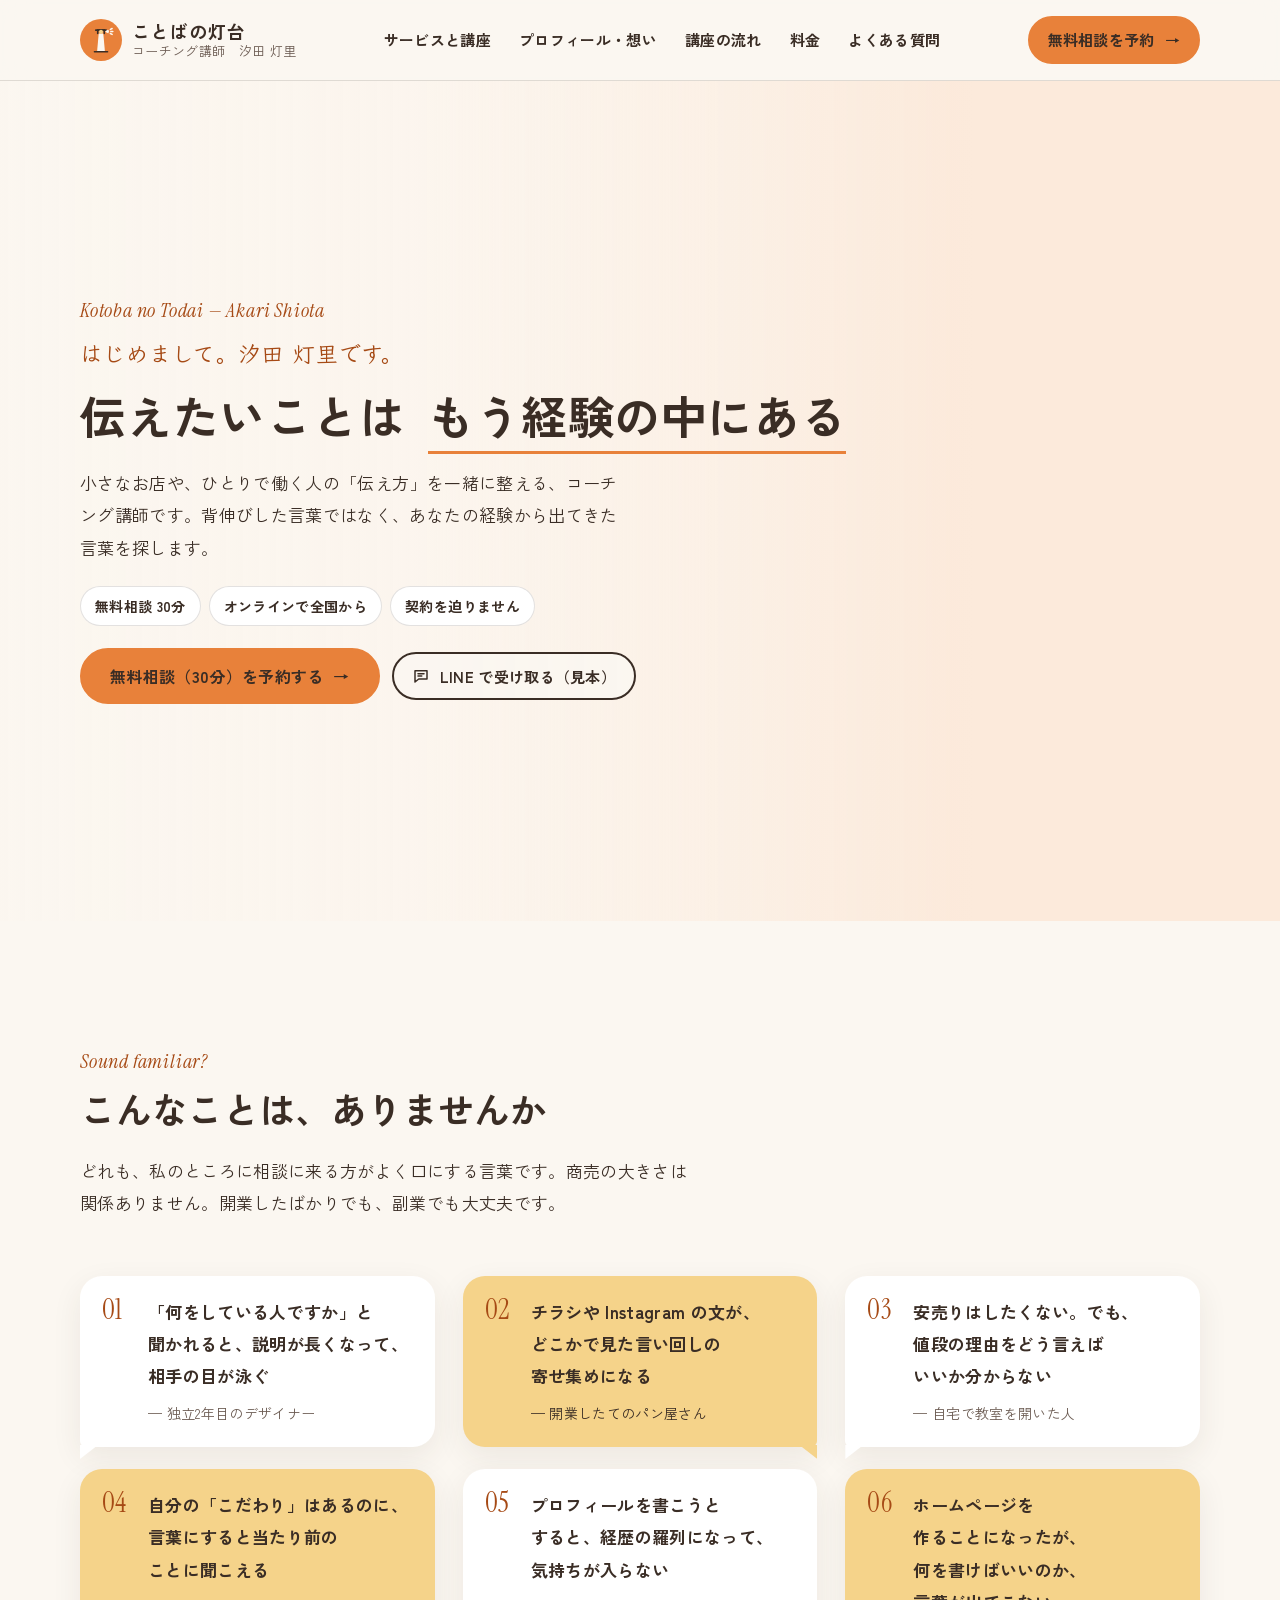
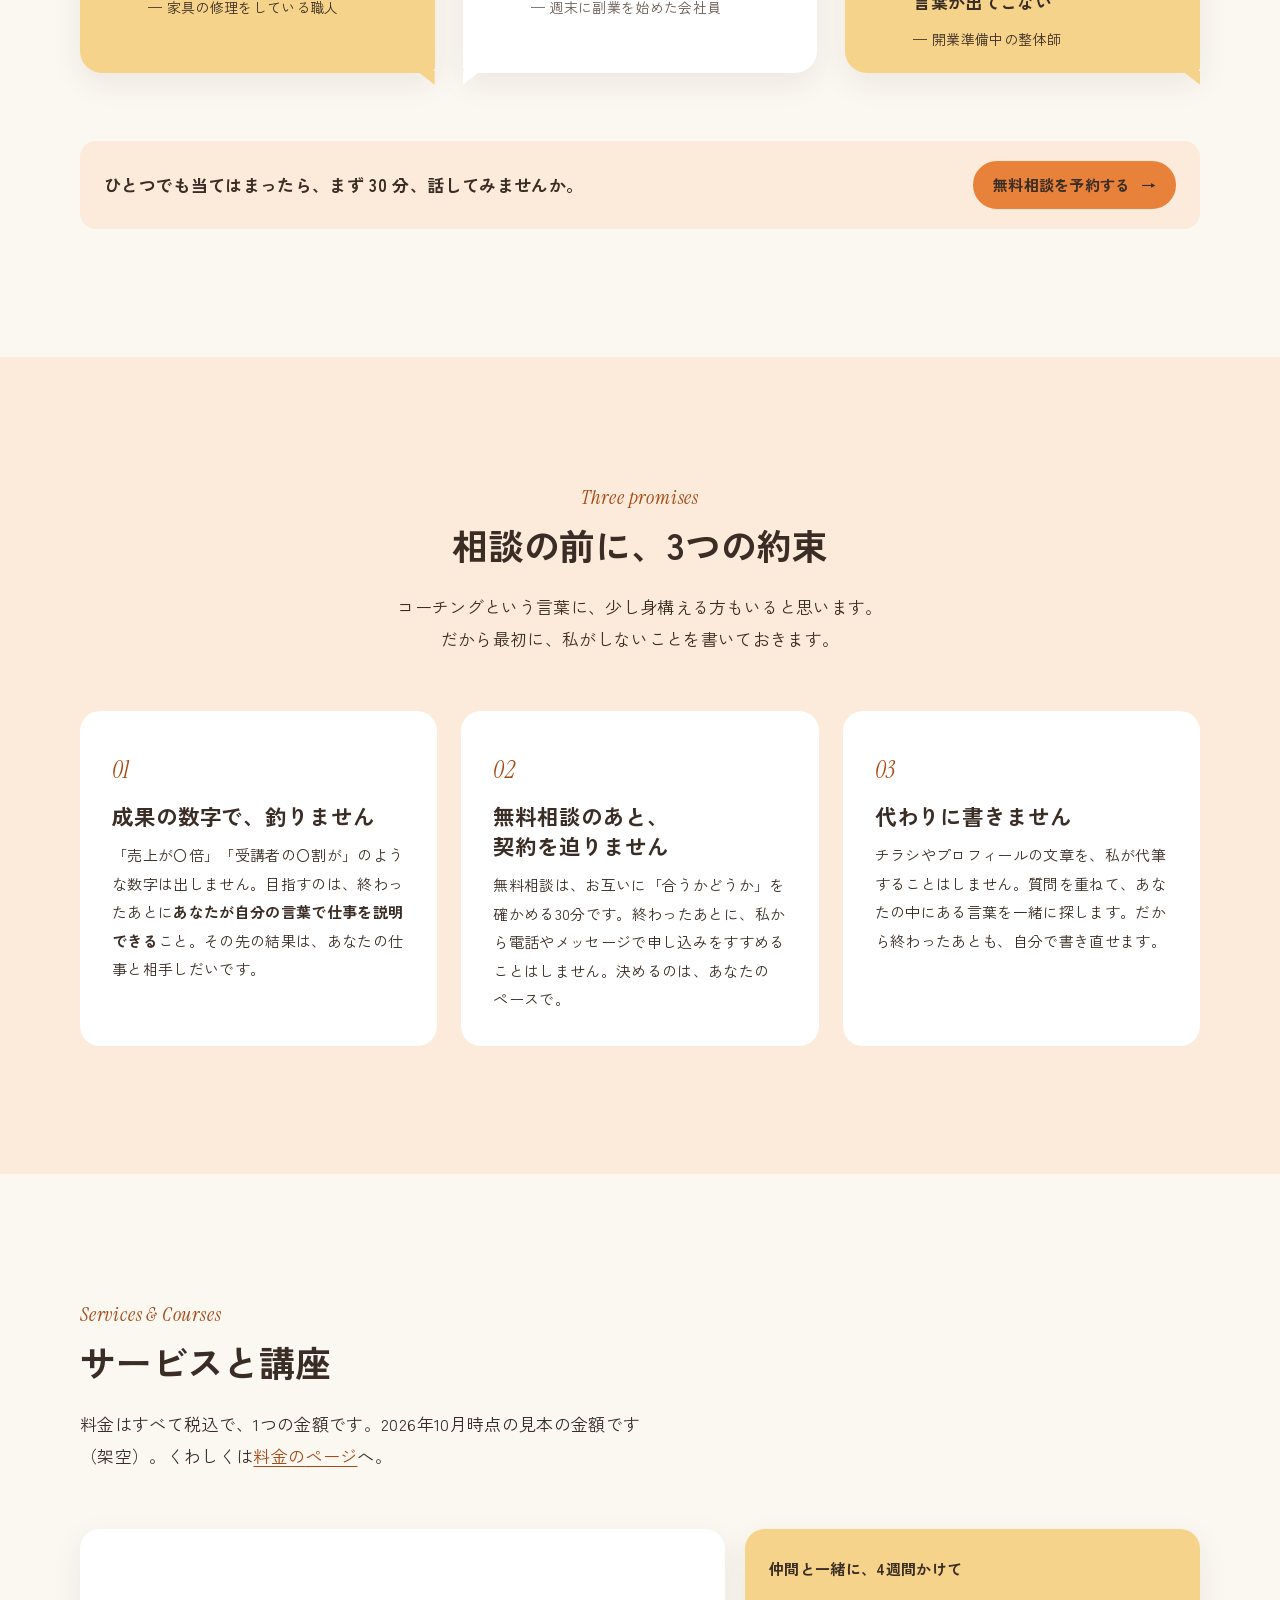
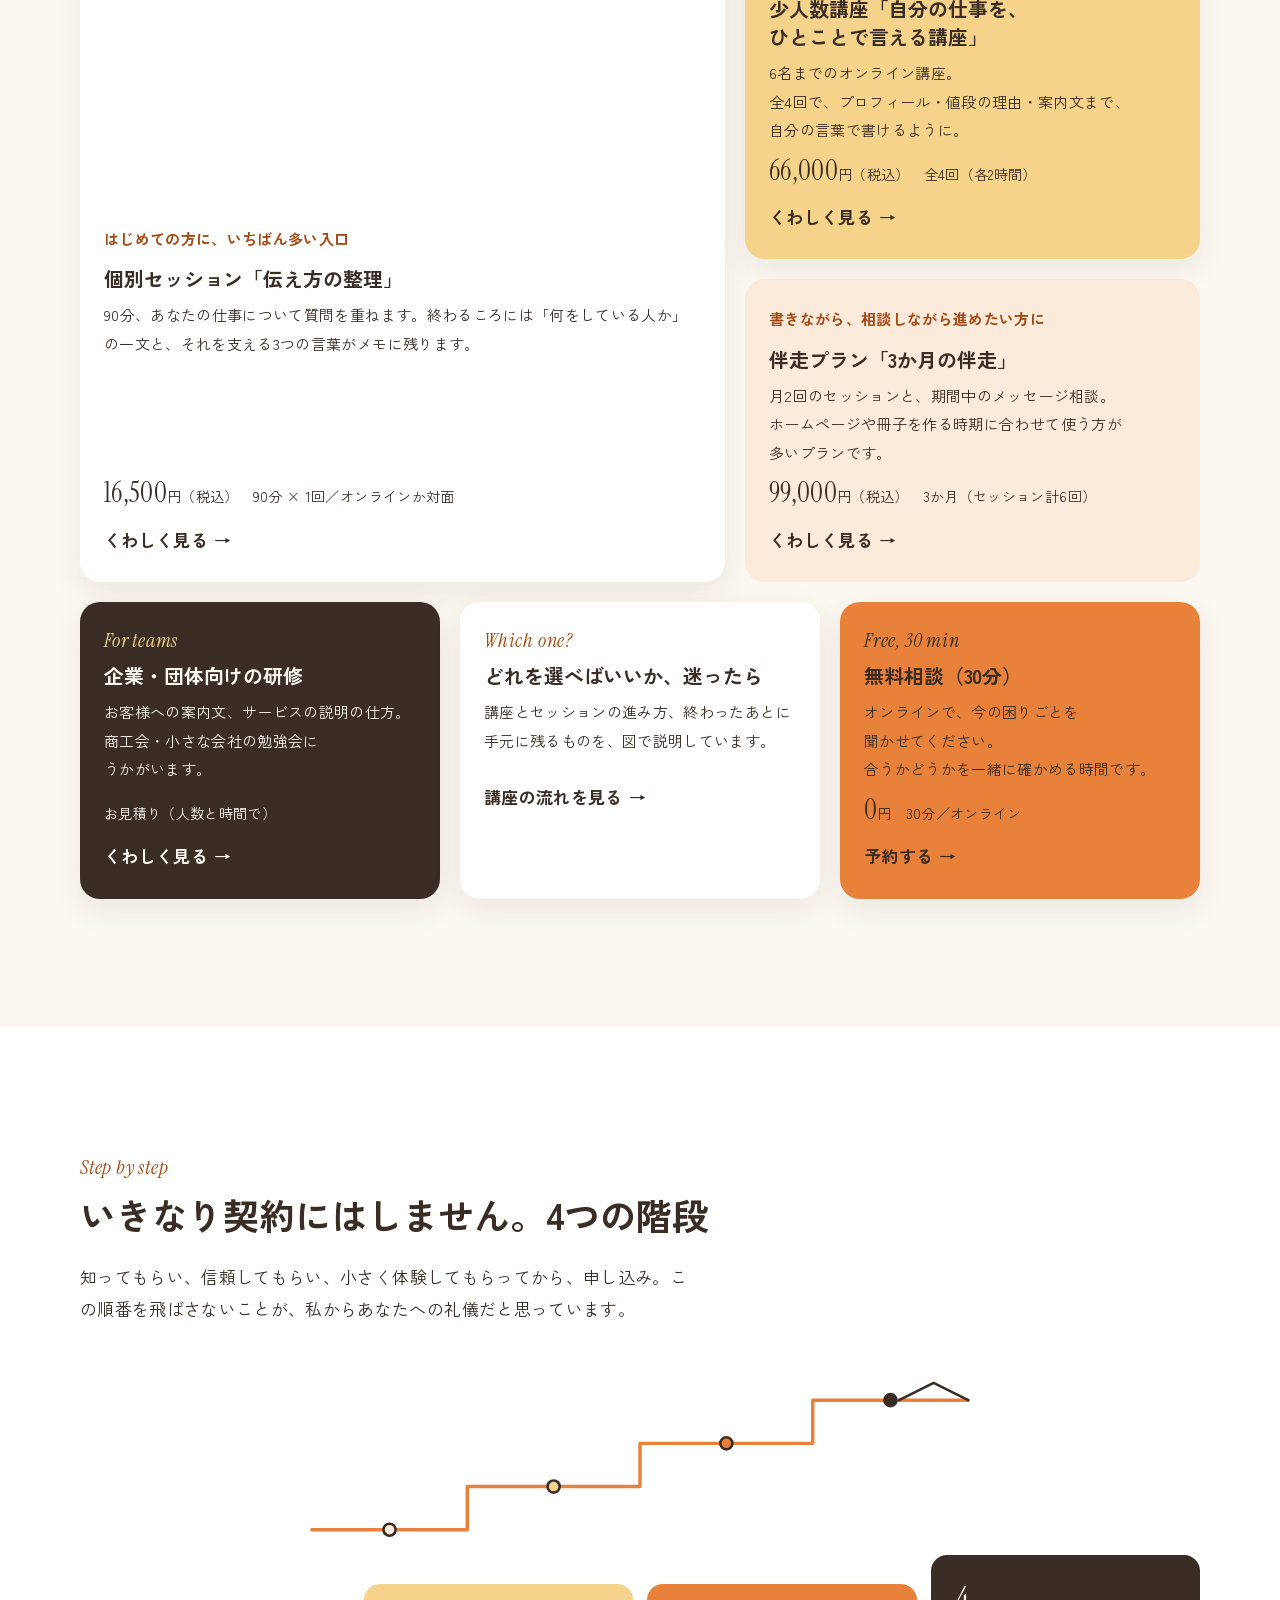
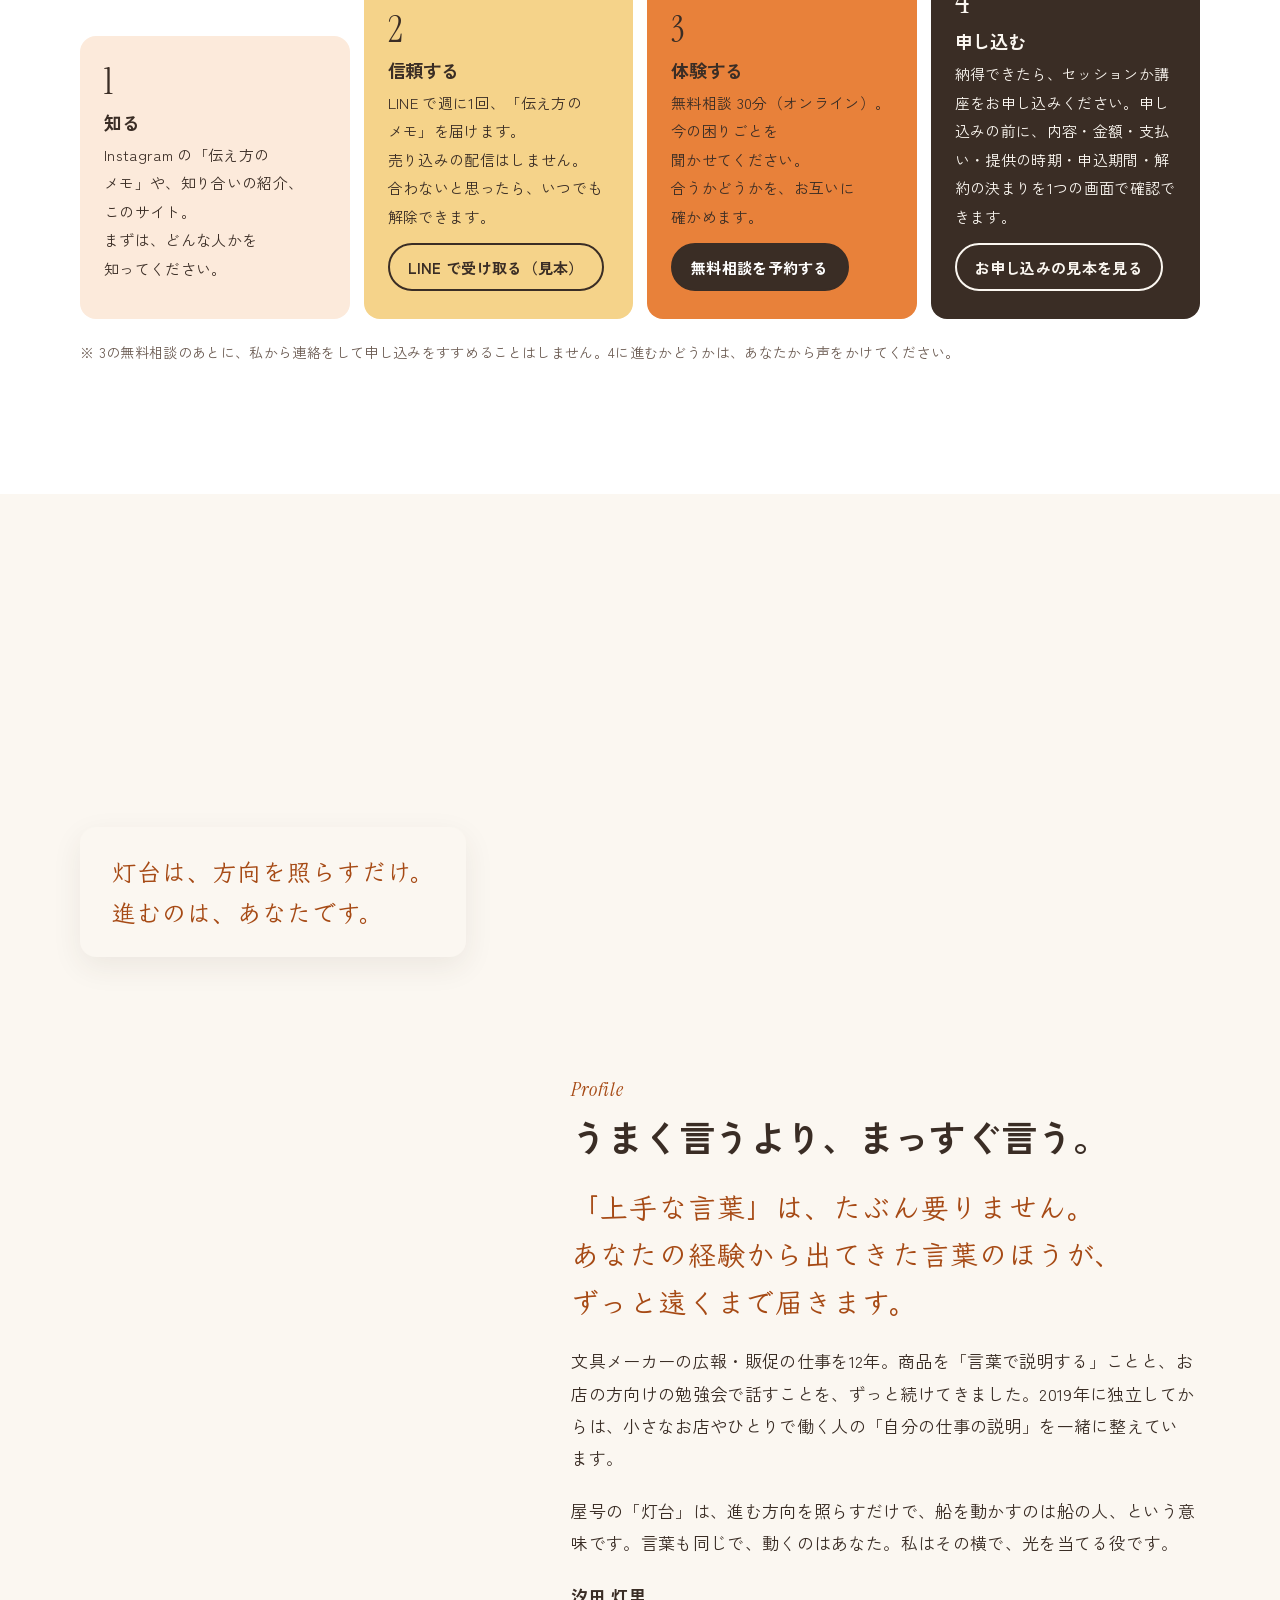
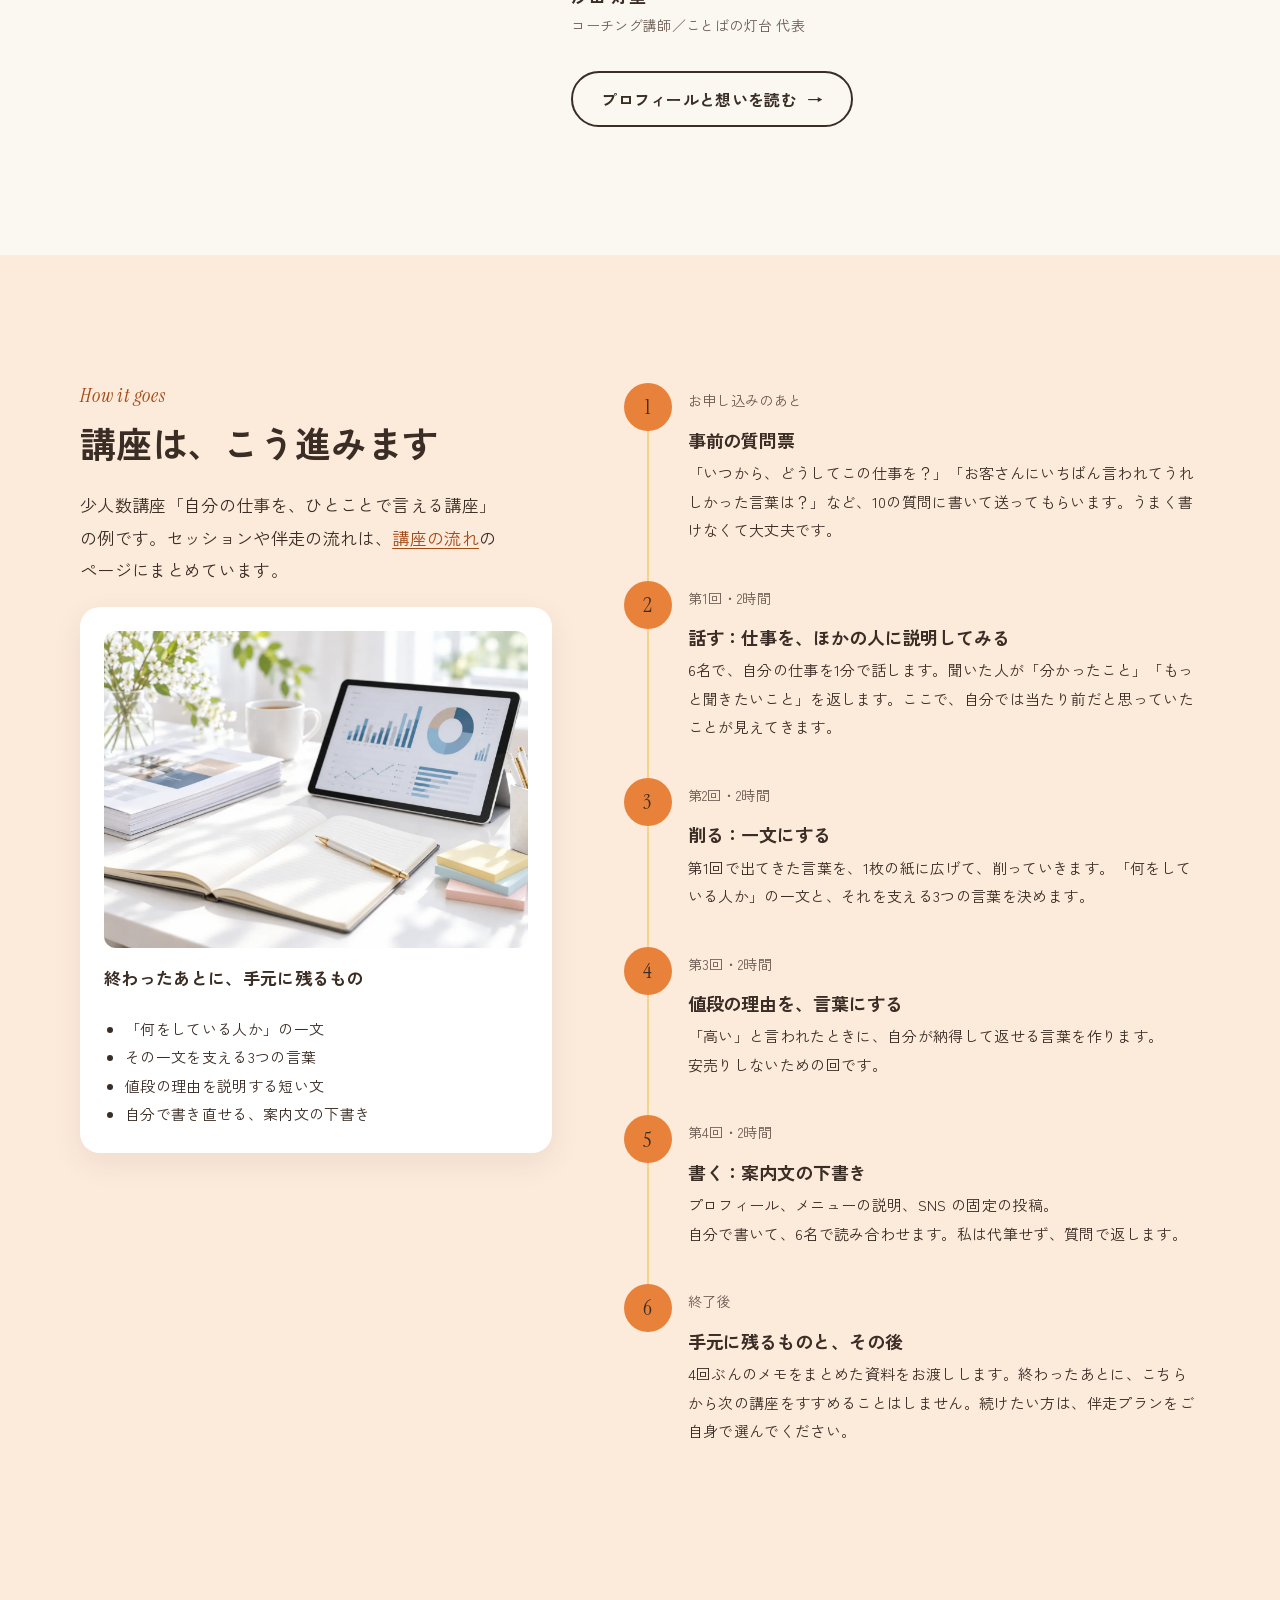
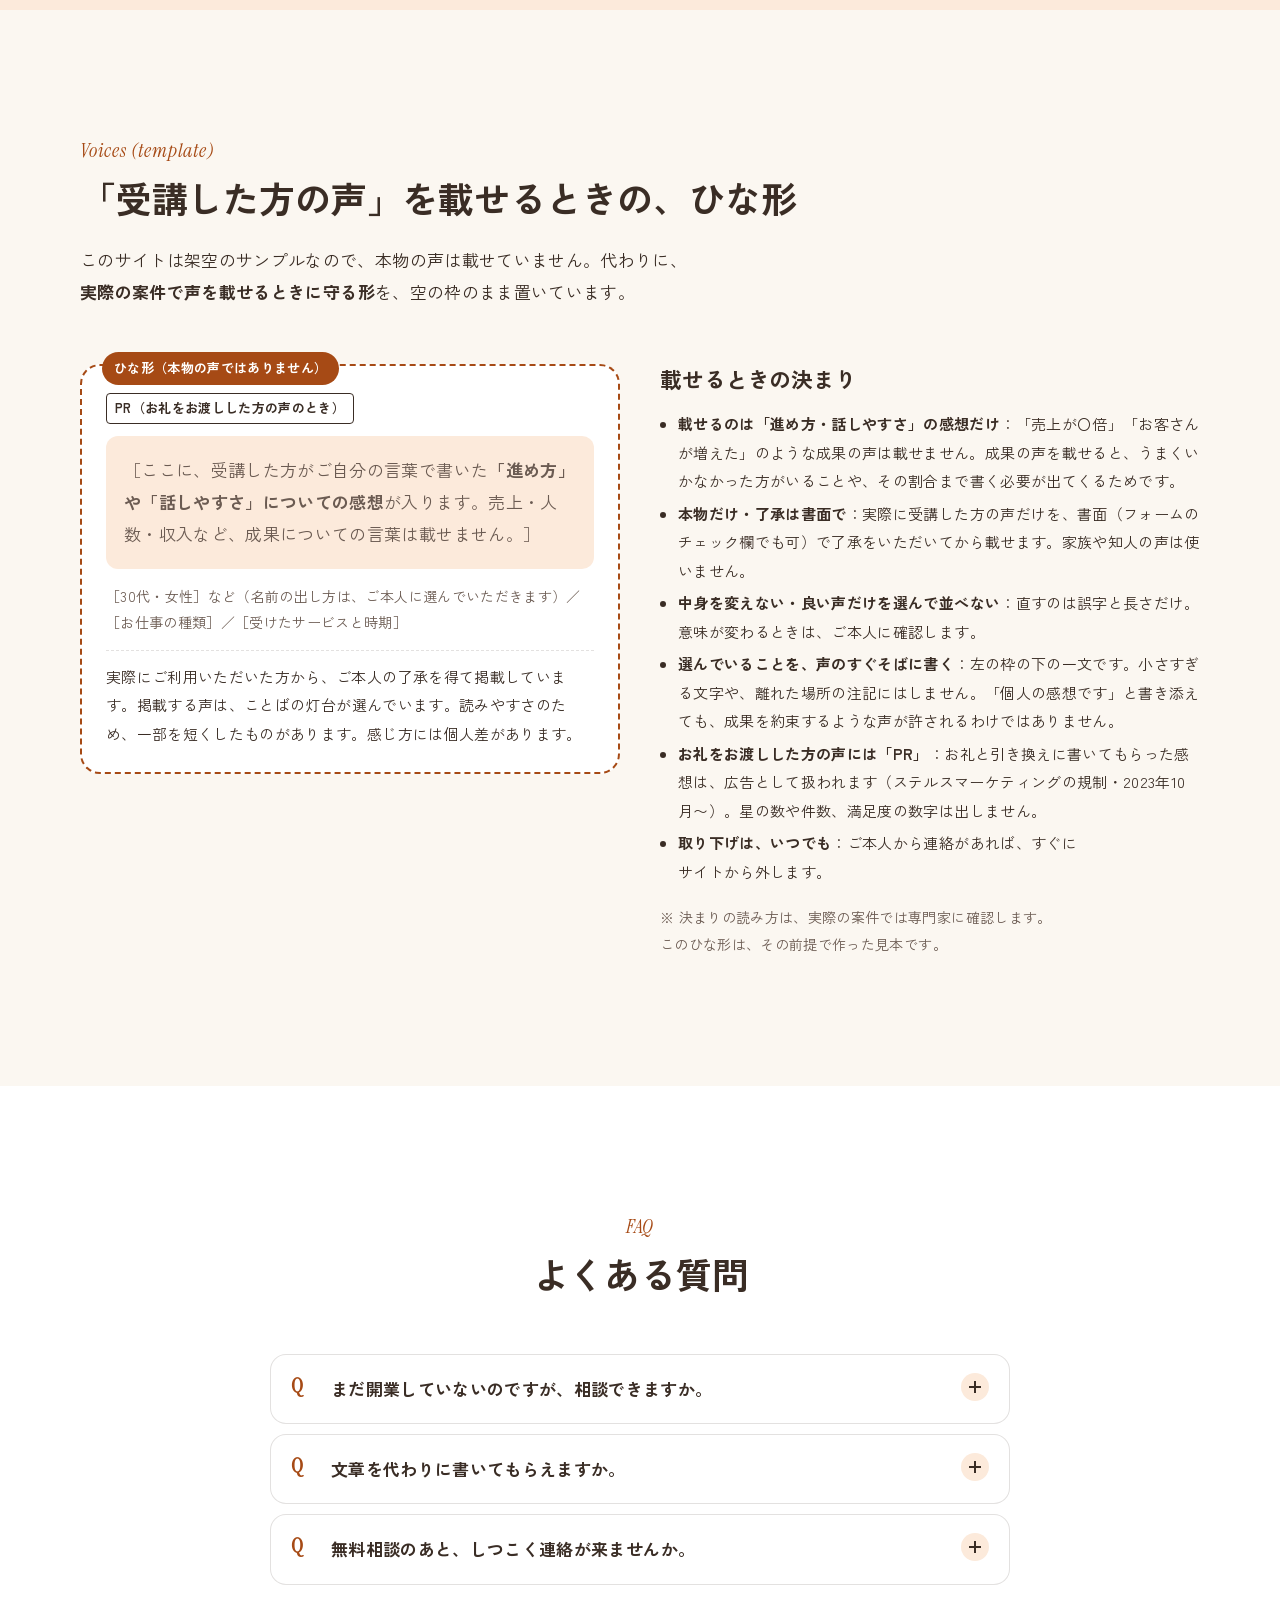
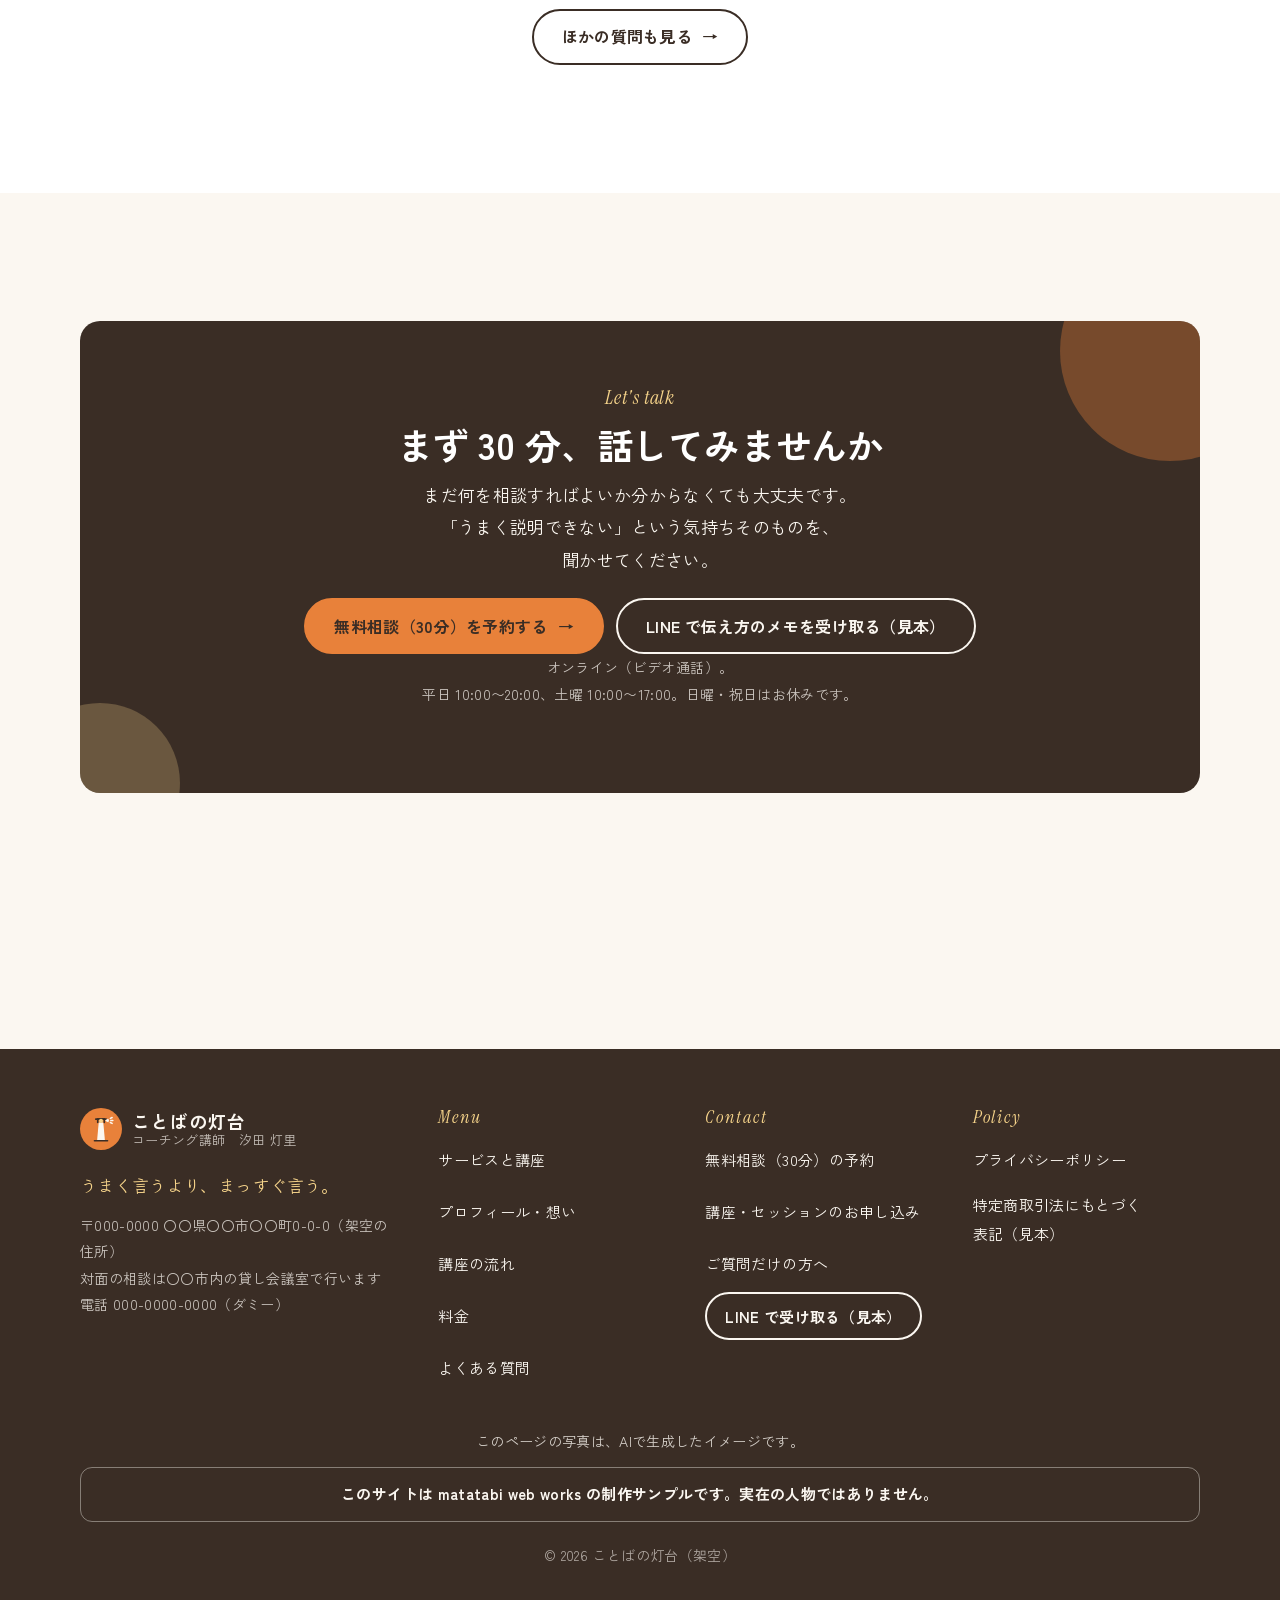
==== commit 351512c3: "文字の大きさ（案D：本文15px・1行22字）と改行の清書（見出しは句ごと・短い文は文ごと・言葉の途中で折れにくく）を反映 Co-Authored-By: Claude Opus 5.5 <norep" ====
--- a/index.html
+++ b/index.html
@@ -1,5 +1,5 @@
 <!DOCTYPE html>
-<html lang="ja">
+<html lang="ja" data-moji="d">
 <head>
   <meta charset="UTF-8">
   <meta name="viewport" content="width=device-width, initial-scale=1">
@@ -20,7 +20,7 @@
   <link rel="stylesheet" data-font="gothic" href="https://fonts.googleapis.com/css2?family=Zen+Kaku+Gothic+New:wght@400;700&amp;text=%20%22%23%25%26%27%28%29%2C-.%2F0123456789%3A%3C%3D%3E%3F%40ABCDEFGHIJKLMNOPQRSTVW%5B%5D_abcdefghijklmnopqrstuvwxy%C2%A9%C3%97%E2%80%94%E2%80%BB%E2%86%92%E2%9C%93%E3%80%81%E3%80%82%E3%80%87%E3%80%8C%E3%80%8D%E3%80%92%E3%80%9C%E3%81%82%E3%81%84%E3%81%86%E3%81%88%E3%81%8A%E3%81%8B%E3%81%8C%E3%81%8D%E3%81%8E%E3%81%8F%E3%81%90%E3%81%91%E3%81%92%E3%81%93%E3%81%94%E3%81%95%E3%81%97%E3%81%98%E3%81%99%E3%81%9A%E3%81%9B%E3%81%9C%E3%81%9D%E3%81%9E%E3%81%9F%E3%81%A0%E3%81%A1%E3%81%A3%E3%81%A4%E3%81%A5%E3%81%A6%E3%81%A7%E3%81%A8%E3%81%A9%E3%81%AA%E3%81%AB%E3%81%AD%E3%81%AE%E3%81%AF%E3%81%B0%E3%81%B2%E3%81%B3%E3%81%B6%E3%81%B8%E3%81%B9%E3%81%BB%E3%81%BE%E3%81%BF%E3%82%80%E3%82%81%E3%82%82%E3%82%84%E3%82%87%E3%82%88%E3%82%89%E3%82%8A%E3%82%8B%E3%82%8C%E3%82%8D%E3%82%8F%E3%82%92%E3%82%93%E3%82%A2%E3%82%A3%E3%82%A4%E3%82%A6%E3%82%A7%E3%82%A9%E3%82%AA%E3%82%AB%E3%82%AF%E3%82%B0%E3%82%B1%E3%82%B3%E3%82%B4%E3%82%B5%E3%82%B6%E3%82%B7%E3%82%B8%E3%82%B9%E3%82%BB%E3%82%BD%E3%82%BF%E3%83%80%E3%83%81%E3%83%83%E3%83%86%E3%83%87%E3%83%88%E3%83%89%E3%83%8A%E3%83%8B%E3%83%8D%E3%83%8E%E3%83%90%E3%83%91%E3%83%93%E3%83%94%E3%83%95%E3%83%96%E3%83%97%E3%83%9A%E3%83%9B%E3%83%9C%E3%83%9D%E3%83%9E%E3%83%9F%E3%83%A0%E3%83%A1%E3%83%A2%E3%83%A5%E3%83%A7%E3%83%A9%E3%83%AA%E3%83%AB%E3%83%AC%E3%83%AD%E3%83%AF%E3%83%B3%E3%83%BB%E3%83%BC%E4%B8%80%E4%B8%87%E4%B8%88%E4%B8%89%E4%B8%8A%E4%B8%8B%E4%B8%8D%E4%B8%A1%E4%B8%A6%E4%B8%AD%E4%BA%86%E4%BA%88%E4%BA%8B%E4%BA%8C%E4%BA%92%E4%BA%A4%E4%BA%BA%E4%BB%8A%E4%BB%8B%E4%BB%95%E4%BB%96%E4%BB%98%E4%BB%A3%E4%BB%A5%E4%BB%AE%E4%BB%B2%E4%BB%B6%E4%BB%BB%E4%BC%81%E4%BC%91%E4%BC%9A%E4%BC%9D%E4%BC%B4%E4%BC%B8%E4%BD%8F%E4%BD%93%E4%BD%95%E4%BD%9C%E4%BD%BF%E4%BE%8B%E4%BE%9B%E4%BE%9D%E4%BE%A1%E4%BF%82%E4%BF%83%E4%BF%9D%E4%BF%A1%E4%BF%AE%E5%80%8B%E5%80%8D%E5%80%9F%E5%80%A4%E5%81%9C%E5%82%99%E5%83%8D%E5%83%8F%E5%84%80%E5%84%AA%E5%85%83%E5%85%88%E5%85%89%E5%85%A5%E5%85%A8%E5%85%AC%E5%85%B7%E5%86%85%E5%86%86%E5%86%8A%E5%86%99%E5%87%BA%E5%88%86%E5%88%87%E5%88%97%E5%88%9D%E5%88%A4%E5%88%A5%E5%88%A9%E5%88%B6%E5%88%B8%E5%88%BA%E5%89%87%E5%89%8A%E5%89%8D%E5%89%AF%E5%89%B2%E5%8A%9B%E5%8A%A0%E5%8A%A9%E5%8B%89%E5%8B%95%E5%8B%99%E5%8C%96%E5%8C%BB%E5%8D%8A%E5%8D%B0%E5%8E%9F%E5%8F%82%E5%8F%8B%E5%8F%8D%E5%8F%8E%E5%8F%96%E5%8F%97%E5%8F%A3%E5%8F%AF%E5%8F%B0%E5%8F%B7%E5%90%84%E5%90%88%E5%90%8C%E5%90%8D%E5%90%91%E5%90%AB%E5%91%8A%E5%91%B3%E5%91%BC%E5%93%81%E5%93%A1%E5%95%86%E5%95%8F%E5%96%B6%E5%99%A8%E5%9B%9E%E5%9B%A3%E5%9B%B0%E5%9B%B2%E5%9B%B3%E5%9B%BA%E5%9B%BD%E5%9C%9F%E5%9C%A8%E5%9C%B0%E5%9F%8B%E5%9F%9F%E5%A0%B1%E5%A0%B4%E5%A2%83%E5%A2%97%E5%A3%AB%E5%A3%B0%E5%A3%B2%E5%A4%89%E5%A4%96%E5%A4%9A%E5%A4%A7%E5%A4%AB%E5%A5%91%E5%A5%B3%E5%A7%8B%E5%A9%A6%E5%AD%90%E5%AD%97%E5%AD%98%E5%AE%85%E5%AE%88%E5%AE%89%E5%AE%8C%E5%AE%9A%E5%AE%9B%E5%AE%9F%E5%AE%A2%E5%AE%A4%E5%AE%B6%E5%AE%B9%E5%AE%BF%E5%AF%84%E5%AF%BE%E5%B0%82%E5%B0%8F%E5%B0%91%E5%B1%8A%E5%B1%8B%E5%B1%B1%E5%B7%A5%E5%B7%A6%E5%B7%AE%E5%B8%82%E5%B8%8C%E5%B8%AB%E5%B8%AD%E5%B9%B3%E5%B9%B4%E5%BA%81%E5%BA%83%E5%BA%97%E5%BA%A6%E5%BA%A7%E5%BC%81%E5%BC%8F%E5%BC%95%E5%BC%B5%E5%BC%B7%E5%BD%93%E5%BD%A2%E5%BD%B9%E5%BE%8B%E5%BE%8C%E5%BE%97%E5%BE%B4%E5%BF%83%E5%BF%85%E5%BF%9C%E6%80%9D%E6%80%A5%E6%80%A7%E6%82%A9%E6%82%AA%E6%83%85%E6%83%B3%E6%84%8F%E6%84%9F%E6%85%8B%E6%85%AE%E6%88%90%E6%88%BB%E6%89%80%E6%89%8B%E6%89%93%E6%89%95%E6%89%B1%E6%89%BF%E6%8A%95%E6%8A%98%E6%8A%BC%E6%8B%85%E6%8C%81%E6%8C%87%E6%8C%AF%E6%8E%A2%E6%8E%A5%E6%8E%B2%E6%8F%90%E6%8F%9B%E6%93%8D%E6%94%AF%E6%94%BF%E6%95%99%E6%95%B0%E6%95%B4%E6%96%87%E6%96%99%E6%96%AD%E6%96%B0%E6%96%B9%E6%96%BD%E6%97%8F%E6%97%A5%E6%98%8E%E6%98%9F%E6%99%82%E6%9B%9C%E6%9B%B4%E6%9B%B8%E6%9B%BF%E6%9C%80%E6%9C%88%E6%9C%9B%E6%9C%9F%E6%9C%A8%E6%9C%AB%E6%9C%AC%E6%9C%BA%E6%9D%90%E6%9D%9F%E6%9D%A1%E6%9D%A5%E6%9E%90%E6%9E%9A%E6%9E%9C%E6%9E%A0%E6%9E%B6%E6%A0%BC%E6%A1%88%E6%A5%AD%E6%A6%82%E6%A7%8B%E6%A7%98%E6%A8%AA%E6%A9%9F%E6%AC%84%E6%AC%A0%E6%AC%A1%E6%AD%A2%E6%AD%A3%E6%AD%A9%E6%AD%B4%E6%AE%8B%E6%AE%B5%E6%AF%8E%E6%B0%8F%E6%B0%97%E6%B0%B4%E6%B1%82%E6%B1%90%E6%B1%BA%E6%B3%81%E6%B3%95%E6%B3%A8%E6%B3%B3%E6%B4%BE%E6%B5%81%E6%B6%88%E6%B7%B1%E6%B7%BB%E6%B8%88%E6%B8%9B%E6%B8%A1%E6%BA%80%E6%BA%96%E6%BB%9E%E7%81%AB%E7%81%AF%E7%82%B9%E7%84%A1%E7%85%A7%E7%89%A9%E7%89%B9%E7%8A%B6%E7%8B%AC%E7%8F%BE%E7%90%86%E7%92%B0%E7%94%9F%E7%94%A3%E7%94%A8%E7%94%B0%E7%94%B1%E7%94%B3%E7%94%BA%E7%94%BB%E7%95%A5%E7%95%AA%E7%99%82%E7%99%BA%E7%99%BB%E7%99%BD%E7%9A%84%E7%9B%AE%E7%9B%B4%E7%9B%B8%E7%9C%81%E7%9C%8C%E7%9C%9F%E7%9F%A5%E7%9F%AD%E7%A0%94%E7%A2%BA%E7%A4%BA%E7%A4%BC%E7%A4%BE%E7%A5%9D%E7%A5%A8%E7%A7%81%E7%A7%BB%E7%A8%8B%E7%A8%8E%E7%A8%AE%E7%A8%BF%E7%A9%8D%E7%A9%BA%E7%AA%93%E7%AB%8B%E7%AB%A0%E7%AB%AF%E7%AC%AC%E7%AD%86%E7%AD%94%E7%AE%87%E7%AE%97%E7%AE%B1%E7%AF%84%E7%B4%84%E7%B4%8D%E7%B4%99%E7%B4%B9%E7%B5%82%E7%B5%84%E7%B5%8C%E7%B5%90%E7%B5%A1%E7%B6%99%E7%B6%9A%E7%B7%8A%E7%B7%92%E7%B7%A0%E7%B7%B4%E7%B8%BE%E7%BD%AE%E7%BD%B2%E7%BE%85%E7%BE%A9%E7%BF%92%E8%80%83%E8%80%85%E8%81%9E%E8%81%B7%E8%83%8C%E8%83%BD%E8%87%AA%E8%88%B9%E8%89%AF%E8%8A%B1%E8%8B%A6%E8%91%89%E8%A1%8C%E8%A1%A8%E8%A3%9C%E8%A6%81%E8%A6%8B%E8%A6%8F%E8%A6%9A%E8%A6%A7%E8%A7%A3%E8%A8%80%E8%A8%82%E8%A8%88%E8%A8%98%E8%A8%B1%E8%A8%BC%E8%A9%A6%E8%A9%B1%E8%AA%8D%E8%AA%9E%E8%AA%A4%E8%AA%AC%E8%AA%AD%E8%AA%BF%E8%AB%87%E8%AB%8B%E8%AC%9B%E8%AD%B0%E8%AD%B7%E8%B2%A0%E8%B2%A9%E8%B2%B8%E8%B2%BB%E8%B3%87%E8%B3%AA%E8%B5%B0%E8%B5%B7%E8%B6%B3%E8%BA%AB%E8%BC%89%E8%BE%BC%E8%BF%91%E8%BF%94%E8%BF%AB%E8%BF%B7%E8%BF%BD%E9%80%80%E9%80%81%E9%80%94%E9%80%9A%E9%80%A3%E9%80%B1%E9%80%B2%E9%81%85%E9%81%8B%E9%81%93%E9%81%95%E9%81%A0%E9%81%B8%E9%83%A8%E9%83%BD%E9%85%8D%E9%87%8C%E9%87%8D%E9%87%8F%E9%87%91%E9%87%A3%E9%8A%80%E9%8C%B2%E9%95%B7%E9%96%80%E9%96%89%E9%96%8B%E9%96%93%E9%96%A2%E9%99%8D%E9%99%90%E9%99%A4%E9%9A%8E%E9%9A%9B%E9%9B%86%E9%9B%A2%E9%9B%BB%E9%9D%A2%E9%9F%B3%E9%A0%85%E9%A0%86%E9%A0%88%E9%A0%90%E9%A0%98%E9%A0%AD%E9%A0%BC%E9%A1%8C%E9%A1%8D%E9%A1%94%E9%A1%98%E9%A1%9E%E9%A3%9B%E9%A8%93%E9%AB%98%E9%AD%85%EF%BC%88%EF%BC%89%EF%BC%8B%EF%BC%8F%EF%BC%9A%EF%BC%9F%EF%BC%BB%EF%BC%BD%EF%BD%9C&amp;display=swap">
   <link rel="stylesheet" data-font="hand" href="https://fonts.googleapis.com/css2?family=Klee+One:wght@600&amp;text=%E3%80%81%E3%80%82%E3%80%8C%E3%80%8D%E3%81%82%E3%81%84%E3%81%86%E3%81%88%E3%81%8B%E3%81%8C%E3%81%8D%E3%81%8F%E3%81%90%E3%81%91%E3%81%93%E3%81%97%E3%81%98%E3%81%99%E3%81%9A%E3%81%9B%E3%81%9F%E3%81%A0%E3%81%A3%E3%81%A6%E3%81%A7%E3%81%A8%E3%81%AA%E3%81%AB%E3%81%AE%E3%81%AF%E3%81%B0%E3%81%B3%E3%81%B6%E3%81%BB%E3%81%BE%E3%82%80%E3%82%81%E3%82%88%E3%82%89%E3%82%8A%E3%82%92%E3%82%93%E3%82%B8%E3%83%9A%E3%83%BC%E4%B8%8A%E4%BA%BA%E4%BC%B8%E5%85%89%E5%87%BA%E5%8F%B0%E5%90%91%E5%B1%8A%E6%89%8B%E6%96%B9%E6%B1%90%E7%81%AF%E7%85%A7%E7%94%B0%E7%B5%8C%E8%83%8C%E8%91%89%E8%A6%81%E8%A8%80%E9%80%B2%E9%81%A0%E9%87%8C%E9%A8%93&amp;display=swap">
   <link rel="stylesheet" data-font="accent" href="https://fonts.googleapis.com/css2?family=Instrument+Serif:ital@0;1&amp;text=%20%26%28%29%2C.%2F0123456789%3AABCFHIJKLNOPQSTVWabcdefghiklmnopqrstuvwy%E2%80%94%E3%80%9C%E5%86%86&amp;display=swap">
-  <link rel="stylesheet" href="css/style.css?v=20261010-1">
+  <link rel="stylesheet" href="css/style.css?v=20261031-4">
   <script src="js/main.js?v=20261008-5" defer></script>
   <script type="application/ld+json">
 {
@@ -51,27 +51,27 @@
   </script>
 </head>
 <body class="has-fixed-cta">
-  <a href="#main" class="skip-link">本文へ移動</a>
+  <a href="#main" class="skip-link">本文へ<wbr>移動</a>
 <!-- @header -->
 <header class="site-header">
   <div class="container site-header__inner">
     <a href="index.html" class="site-logo" aria-label="ことばの灯台 トップページ">
       <img class="site-logo__mark" src="images/logo-mark.svg" alt="" width="42" height="42">
-      <span class="site-logo__text"><span class="site-logo__name">ことばの灯台</span><span class="site-logo__sub">コーチング講師　汐田 灯里</span></span>
+      <span class="site-logo__text"><span class="site-logo__name">ことばの<wbr>灯台</span><span class="site-logo__sub"><wbr>コーチング<wbr>講師　汐田 灯里</span></span>
     </a>
     <nav class="site-nav" id="site-nav" aria-label="メインメニュー">
       <ul class="site-nav__list">
-        <li><a href="services.html">サービスと講座</a></li>
-        <li><a href="about.html">プロフィール・想い</a></li>
-        <li><a href="flow.html">講座の流れ</a></li>
-        <li><a href="price.html">料金</a></li>
-        <li><a href="faq.html">よくある質問</a></li>
-        <li class="site-nav__contact"><a href="contact.html">ご相談・お申し込み</a></li>
+        <li data-wrap="phrase"><a href="services.html">サービスと<wbr>講座</a></li>
+        <li data-wrap="phrase"><a href="about.html">プロフィール・想い</a></li>
+        <li data-wrap="phrase"><a href="flow.html">講座の<wbr>流れ</a></li>
+        <li data-wrap="phrase"><a href="price.html">料金</a></li>
+        <li data-wrap="phrase"><a href="faq.html">よく<wbr>ある<wbr>質問</a></li>
+        <li data-wrap="phrase" class="site-nav__contact"><a href="contact.html">ご相談・<wbr>お申し込み</a></li>
       </ul>
-      <p class="site-nav__note">このサイトは制作サンプルです。フォーム・予約・申し込みは、どこにも送信されません。</p>
+      <p data-clauses="1" data-wrap="phrase" class="site-nav__note"><span class="kc">この<wbr>サイトは<wbr>制作<wbr>サンプルです。</span><span class="kc"><wbr>フォーム・予約・申し込みは、<wbr>どこにも<wbr>送信されません。</span></p>
     </nav>
     <div class="site-header__actions">
-      <a href="contact.html#reserve" class="btn btn--primary btn--small site-header__cta">無料相談を予約 <span class="arrow" aria-hidden="true">→</span></a>
+      <a href="contact.html#reserve" class="btn btn--primary btn--small site-header__cta">無料相談を<wbr>予約 <span class="arrow" aria-hidden="true">→</span></a>
       <a href="contact.html#reserve" class="btn btn--primary btn--small site-header__cta--sp">相談</a>
       <button type="button" class="menu-toggle" aria-expanded="false" aria-controls="site-nav"><span class="menu-toggle__bars"><span></span></span><span class="menu-toggle__label">メニュー</span></button>
     </div>
@@ -91,17 +91,17 @@
       <div class="container hero__inner">
         <div class="hero__text">
           <span class="eyebrow">Kotoba no Todai — Akari Shiota</span>
-          <p class="hero__hand hand">はじめまして。汐田 灯里です。</p>
-          <h1 class="hero__title" id="hero-title"><span class="line">伝えたいことは</span><span class="line">もう経験の中にある</span></h1>
-          <p class="hero__lead">小さなお店や、ひとりで働く人の「伝え方」を一緒に整える、コーチング講師です。<span class="pc-only">背伸びした言葉ではなく、あなたの経験から出てきた言葉を探します。</span></p>
+          <p data-clauses="1" data-wrap="phrase" class="hero__hand hand"><span class="kc">はじめまして。</span><span class="kc"><wbr>汐田 灯里です。</span></p>
+          <h1 class="hero__title" id="hero-title"><span class="line">伝えたい<wbr>ことは</span><span class="line"><wbr>もう<wbr>経験の<wbr>中に<wbr>ある</span></h1>
+          <p class="hero__lead">小さな<wbr>お店や、<wbr>ひとりで<wbr>働く<wbr>人の<wbr>「伝え方」を<wbr>一緒に<wbr>整える、<wbr>コーチング<wbr>講師です。<span class="pc-only"><wbr>背伸びした<wbr>言葉ではなく、<wbr>あなたの<wbr>経験から<wbr>出てきた<wbr>言葉を<wbr>探します。</span></p>
           <ul class="hero__tags" aria-label="このサービスの特徴">
-            <li>無料相談 30分</li>
-            <li class="pc-only">オンラインで全国から</li>
-            <li>契約を迫りません</li>
+            <li data-wrap="phrase">無料相談 30分</li>
+            <li data-wrap="phrase" class="pc-only">オンラインで<wbr>全国から</li>
+            <li data-wrap="phrase">契約を<wbr>迫りません</li>
           </ul>
           <div class="btn-row hero__actions">
-            <a href="contact.html#reserve" class="btn btn--primary">無料相談（30分）を予約する <span class="arrow" aria-hidden="true">→</span></a>
-            <button type="button" class="btn btn--secondary btn--small" data-sample="line"><svg viewBox="0 0 24 24" width="18" height="18" aria-hidden="true" fill="none" stroke="currentColor" stroke-width="2" stroke-linecap="round" stroke-linejoin="round"><path d="M4 5h16v11H9l-5 4z"/><path d="M8 9h8M8 12h5"/></svg>LINE で受け取る（見本）</button>
+            <a href="contact.html#reserve" class="btn btn--primary">無料相談<wbr>（30分）を<wbr>予約する <span class="arrow" aria-hidden="true">→</span></a>
+            <button type="button" class="btn btn--secondary btn--small" data-sample="line"><svg viewBox="0 0 24 24" width="18" height="18" aria-hidden="true" fill="none" stroke="currentColor" stroke-width="2" stroke-linecap="round" stroke-linejoin="round"><path d="M4 5h16v11H9l-5 4z"/><path d="M8 9h8M8 12h5"/></svg>LINE で<wbr>受け取る<wbr>（見本）</button>
           </div>
         </div>
       </div>
@@ -112,20 +112,20 @@
       <div class="container">
         <div class="section-head reveal">
           <span class="eyebrow">Sound familiar?</span>
-          <h2 id="cases-title">こんなことは、ありませんか</h2>
-          <p>どれも、私のところに相談に来る方がよく口にする言葉です。商売の大きさは関係ありません。開業したばかりでも、副業でも大丈夫です。</p>
+          <h2 data-clauses="1" id="cases-title"><span class="kc">こんな<wbr>ことは、</span><span class="kc"><wbr>ありませんか</span></h2>
+          <p>どれも、<wbr>私の<wbr>ところに<wbr>相談に<wbr>来る<wbr>方が<wbr>よく<wbr>口に<wbr>する<wbr>言葉です。<wbr>商売の<wbr>大きさは<wbr>関係ありません。<wbr>開業したばかりでも、<wbr>副業でも<wbr>大丈夫です。</p>
         </div>
         <div class="cases">
-          <div class="case reveal" style="--d:0s"><span class="case__num" aria-hidden="true">01</span><p class="case__text">「何をしている人ですか」と聞かれると、説明が長くなって、相手の目が泳ぐ<span class="case__who">— 独立2年目のデザイナー</span></p></div>
-          <div class="case reveal" style="--d:0.08s"><span class="case__num" aria-hidden="true">02</span><p class="case__text">チラシや Instagram の文が、どこかで見た言い回しの寄せ集めになる<span class="case__who">— 開業したてのパン屋さん</span></p></div>
-          <div class="case reveal" style="--d:0.16s"><span class="case__num" aria-hidden="true">03</span><p class="case__text">安売りはしたくない。でも、値段の理由をどう言えばいいか分からない<span class="case__who">— 自宅で教室を開いた人</span></p></div>
-          <div class="case reveal" style="--d:0.24s"><span class="case__num" aria-hidden="true">04</span><p class="case__text">自分の「こだわり」はあるのに、言葉にすると当たり前のことに聞こえる<span class="case__who">— 家具の修理をしている職人</span></p></div>
-          <div class="case reveal" style="--d:0.32s"><span class="case__num" aria-hidden="true">05</span><p class="case__text">プロフィールを書こうとすると、経歴の羅列になって、気持ちが入らない<span class="case__who">— 週末に副業を始めた会社員</span></p></div>
-          <div class="case reveal" style="--d:0.4s"><span class="case__num" aria-hidden="true">06</span><p class="case__text">ホームページを作ることになったが、何を書けばいいのか、言葉が出てこない<span class="case__who">— 開業準備中の整体師</span></p></div>
+          <div class="case reveal" style="--d:0s"><span class="case__num" aria-hidden="true">01</span><p data-wrap="phrase" class="case__text">「何を<wbr>している<wbr>人ですか」と<wbr>聞かれると、<wbr>説明が<wbr>長くなって、<wbr>相手の<wbr>目が<wbr>泳ぐ<span class="case__who"><wbr>— 独立<wbr>2年目の<wbr>デザイナー</span></p></div>
+          <div class="case reveal" style="--d:0.08s"><span class="case__num" aria-hidden="true">02</span><p data-wrap="phrase" class="case__text">チラシや Instagram の<wbr>文が、<wbr>どこかで<wbr>見た<wbr>言い回しの<wbr>寄せ集めに<wbr>なる<span class="case__who"><wbr>— 開業したての<wbr>パン屋さん</span></p></div>
+          <div class="case reveal" style="--d:0.16s"><span class="case__num" aria-hidden="true">03</span><p data-wrap="phrase" class="case__text">安売りは<wbr>したくない。<wbr>でも、<wbr>値段の<wbr>理由を<wbr>どう<wbr>言えば<wbr>いいか<wbr>分からない<span class="case__who"><wbr>— 自宅で<wbr>教室を<wbr>開いた<wbr>人</span></p></div>
+          <div class="case reveal" style="--d:0.24s"><span class="case__num" aria-hidden="true">04</span><p data-wrap="phrase" class="case__text">自分の<wbr>「こだわり」は<wbr>あるのに、<wbr>言葉に<wbr>すると<wbr>当たり前の<wbr>ことに<wbr>聞こえる<span class="case__who"><wbr>— 家具の<wbr>修理を<wbr>している<wbr>職人</span></p></div>
+          <div class="case reveal" style="--d:0.32s"><span class="case__num" aria-hidden="true">05</span><p data-wrap="phrase" class="case__text">プロフィールを<wbr>書こうと<wbr>すると、<wbr>経歴の<wbr>羅列に<wbr>なって、<wbr>気持ちが<wbr>入らない<span class="case__who"><wbr>— 週末に<wbr>副業を<wbr>始めた<wbr>会社員</span></p></div>
+          <div class="case reveal" style="--d:0.4s"><span class="case__num" aria-hidden="true">06</span><p data-wrap="phrase" class="case__text">ホームページを<wbr>作ることになったが、<wbr>何を<wbr>書けばいいのか、<wbr>言葉が<wbr>出てこない<span class="case__who"><wbr>— 開業準備中の<wbr>整体師</span></p></div>
         </div>
         <div class="cta-inline reveal">
-          <p>ひとつでも当てはまったら、まず 30 分、話してみませんか。</p>
-          <a href="contact.html#reserve" class="btn btn--primary btn--small">無料相談を予約する <span class="arrow" aria-hidden="true">→</span></a>
+          <p data-wrap="phrase">ひとつでも<wbr>当ては<wbr>まったら、<wbr>まず 30 分、<wbr>話してみませんか。</p>
+          <a href="contact.html#reserve" class="btn btn--primary btn--small">無料相談を<wbr>予約する <span class="arrow" aria-hidden="true">→</span></a>
         </div>
       </div>
     </section>
@@ -135,24 +135,24 @@
       <div class="container">
         <div class="section-head section-head--center reveal">
           <span class="eyebrow">Three promises</span>
-          <h2 id="promise-title">相談の前に、3つの約束</h2>
-          <p>コーチングという言葉に、少し身構える方もいると思います。だから最初に、私がしないことを書いておきます。</p>
+          <h2 data-clauses="1" id="promise-title"><span class="kc">相談の<wbr>前に、</span><span class="kc">3つの<wbr>約束</span></h2>
+          <p data-clauses="1" data-wrap="phrase"><span class="kc">コーチングと<wbr>いう<wbr>言葉に、<wbr>少し<wbr>身構える<wbr>方も<wbr>いると<wbr>思います。</span><span class="kc"><wbr>だから<wbr>最初に、<wbr>私が<wbr>しない<wbr>ことを<wbr>書いておきます。</span></p>
         </div>
         <div class="promises">
           <div class="promise reveal" style="--d:0s">
             <span class="promise__num">01</span>
-            <h3>成果の数字で、釣りません</h3>
-            <p>「売上が〇倍」「受講者の〇割が」のような数字は出しません。目指すのは、終わったあとに<strong>あなたが自分の言葉で仕事を説明できる</strong>こと。その先の結果は、あなたの仕事と相手しだいです。</p>
+            <h3 data-clauses="1"><span class="kc">成果の<wbr>数字で、</span><span class="kc"><wbr>釣りません</span></h3>
+            <p>「売上が<wbr>〇倍」「受講者の<wbr>〇割が」のような<wbr>数字は<wbr>出しません。<wbr>目指すのは、<wbr>終わった<wbr>あとに<strong><wbr>あなたが<wbr>自分の<wbr>言葉で<wbr>仕事を<wbr>説明できる</strong><wbr>こと。<wbr>その<wbr>先の<wbr>結果は、<wbr>あなたの<wbr>仕事と<wbr>相手しだいです。</p>
           </div>
           <div class="promise reveal" style="--d:0.1s">
             <span class="promise__num">02</span>
-            <h3>無料相談のあと、契約を迫りません</h3>
-            <p>無料相談は、お互いに「合うかどうか」を確かめる30分です。終わったあとに、私から電話やメッセージで申し込みをすすめることはしません。決めるのは、あなたのペースで。</p>
+            <h3 data-clauses="1"><span class="kc">無料相談の<wbr>あと、</span><span class="kc"><wbr>契約を<wbr>迫りません</span></h3>
+            <p>無料相談は、<wbr>お互いに<wbr>「合うか<wbr>どうか」を<wbr>確かめる<wbr>30分です。<wbr>終わった<wbr>あとに、<wbr>私から<wbr>電話や<wbr>メッセージで<wbr>申し込みを<wbr>すすめる<wbr>ことは<wbr>しません。<wbr>決めるのは、<wbr>あなたの<wbr>ペースで。</p>
           </div>
           <div class="promise reveal" style="--d:0.2s">
             <span class="promise__num">03</span>
-            <h3>代わりに書きません</h3>
-            <p>チラシやプロフィールの文章を、私が代筆することはしません。質問を重ねて、あなたの中にある言葉を一緒に探します。だから終わったあとも、自分で書き直せます。</p>
+            <h3>代わりに<wbr>書きません</h3>
+            <p>チラシや<wbr>プロフィールの<wbr>文章を、<wbr>私が<wbr>代筆する<wbr>ことは<wbr>しません。<wbr>質問を<wbr>重ねて、<wbr>あなたの<wbr>中に<wbr>ある<wbr>言葉を<wbr>一緒に<wbr>探します。<wbr>だから<wbr>終わった<wbr>あとも、<wbr>自分で<wbr>書き直せます。</p>
           </div>
         </div>
       </div>
@@ -163,49 +163,49 @@
       <div class="container">
         <div class="section-head reveal">
           <span class="eyebrow">Services &amp; Courses</span>
-          <h2 id="services-title">サービスと講座</h2>
-          <p>料金はすべて税込で、1つの金額です。2026年10月時点の見本の金額です（架空）。くわしくは<a href="price.html">料金のページ</a>へ。</p>
+          <h2 id="services-title">サービスと<wbr>講座</h2>
+          <p data-wrap="phrase">料金は<wbr>すべて<wbr>税込で、1つの<wbr>金額です。2026年10月時点の<wbr>見本の<wbr>金額です<wbr>（架空）。<wbr>くわしくは<a href="price.html"><wbr>料金の<wbr>ページ</a>へ。</p>
         </div>
         <div class="bento">
           <a href="services.html#session" class="tile tile--wide reveal" style="--d:0s">
             <div class="tile__photo clip-reveal--scroll"><img src="images/photo/p03.webp?v=1" alt="机に広げた大きな紙と、ペンと2つのマグ" width="1200" height="675" loading="lazy"></div>
-            <p class="tile__for">はじめての方に、いちばん多い入口</p>
-            <h3>個別セッション「伝え方の整理」</h3>
-            <p>90分、あなたの仕事について質問を重ねます。終わるころには「何をしている人か」の一文と、それを支える3つの言葉がメモに残ります。</p>
-            <div class="tile__meta"><span class="tile__price">16,500<small>円（税込）</small></span><span>90分 × 1回／オンラインか対面</span></div>
-            <span class="tile__more">くわしく見る</span>
+            <p data-wrap="phrase" class="tile__for">はじめての<wbr>方に、<wbr>いちばん<wbr>多い<wbr>入口</p>
+            <h3>個別セッション<wbr>「伝え方の<wbr>整理」</h3>
+            <p>90分、<wbr>あなたの<wbr>仕事に<wbr>ついて<wbr>質問を<wbr>重ねます。<wbr>終わる<wbr>ころには<wbr>「何を<wbr>している<wbr>人か」の<wbr>一文と、<wbr>それを<wbr>支える<wbr>3つの<wbr>言葉が<wbr>メモに<wbr>残ります。</p>
+            <div class="tile__meta"><span class="tile__price">16,500<small>円<wbr>（税込）</small></span><span><wbr>90分 × 1回／オンラインか<wbr>対面</span></div>
+            <span class="tile__more">くわしく<wbr>見る</span>
           </a>
           <a href="services.html#course" class="tile tile--mid tile--light reveal" style="--d:0.08s">
-            <p class="tile__for">仲間と一緒に、4週間かけて</p>
-            <h3>少人数講座「自分の仕事を、ひとことで言える講座」</h3>
-            <p>6名までのオンライン講座。全4回で、プロフィール・値段の理由・案内文まで、自分の言葉で書けるように。</p>
-            <div class="tile__meta"><span class="tile__price">66,000<small>円（税込）</small></span><span>全4回（各2時間）</span></div>
-            <span class="tile__more">くわしく見る</span>
+            <p data-wrap="phrase" class="tile__for">仲間と<wbr>一緒に、4週間かけて</p>
+            <h3 data-clauses="1"><span class="kc">少人<wbr>数講座<wbr>「自分の<wbr>仕事を、</span><span class="kc"><wbr>ひとことで<wbr>言える<wbr>講座」</span></h3>
+            <p data-clauses="1" data-wrap="phrase"><span class="kc">6名までの<wbr>オンライン<wbr>講座。</span><span class="kc"><wbr>全4回で、<wbr>プロフィール・値段の<wbr>理由・案内文まで、<wbr>自分の<wbr>言葉で<wbr>書けるように。</span></p>
+            <div class="tile__meta"><span class="tile__price">66,000<small>円<wbr>（税込）</small></span><span><wbr>全4回<wbr>（各2時間）</span></div>
+            <span class="tile__more">くわしく<wbr>見る</span>
           </a>
           <a href="services.html#accompany" class="tile tile--mid tile--pale reveal" style="--d:0.16s">
-            <p class="tile__for">書きながら、相談しながら進めたい方に</p>
-            <h3>伴走プラン「3か月の伴走」</h3>
-            <p>月2回のセッションと、期間中のメッセージ相談。ホームページや冊子を作る時期に合わせて使う方が多いプランです。</p>
-            <div class="tile__meta"><span class="tile__price">99,000<small>円（税込）</small></span><span>3か月（セッション計6回）</span></div>
-            <span class="tile__more">くわしく見る</span>
+            <p data-wrap="phrase" class="tile__for">書きながら、<wbr>相談しながら<wbr>進めたい<wbr>方に</p>
+            <h3>伴走<wbr>プラン「3か月の<wbr>伴走」</h3>
+            <p data-clauses="1" data-wrap="phrase"><span class="kc">月2回の<wbr>セッションと、<wbr>期間中の<wbr>メッセージ<wbr>相談。</span><span class="kc"><wbr>ホームページや<wbr>冊子を<wbr>作る<wbr>時期に<wbr>合わせて<wbr>使う<wbr>方が<wbr>多い<wbr>プランです。</span></p>
+            <div class="tile__meta"><span class="tile__price">99,000<small>円<wbr>（税込）</small></span><span><wbr>3か<wbr>月<wbr>（セッション<wbr>計6回）</span></div>
+            <span class="tile__more">くわしく<wbr>見る</span>
           </a>
           <a href="services.html#training" class="tile tile--small tile--dark reveal" style="--d:0.24s">
             <span class="eyebrow">For teams</span>
-            <h3>企業・団体向けの研修</h3>
-            <p>お客様への案内文、サービスの説明の仕方。商工会・小さな会社の勉強会にうかがいます。</p>
-            <div class="tile__meta"><span>お見積り（人数と時間で）</span></div>
-            <span class="tile__more">くわしく見る</span>
+            <h3>企業・団体<wbr>向けの<wbr>研修</h3>
+            <p data-clauses="1" data-wrap="phrase"><span class="kc">お客様への<wbr>案内文、<wbr>サービスの<wbr>説明の<wbr>仕方。</span><span class="kc"><wbr>商工会・<wbr>小さな<wbr>会社の<wbr>勉強会に<wbr>うかが<wbr>います。</span></p>
+            <div class="tile__meta"><span>お見積り<wbr>（人数と<wbr>時間で）</span></div>
+            <span class="tile__more">くわしく<wbr>見る</span>
           </a>
           <a href="flow.html" class="tile tile--small reveal" style="--d:0.32s">
             <span class="eyebrow">Which one?</span>
-            <h3>どれを選べばいいか、迷ったら</h3>
-            <p>講座とセッションの進み方、終わったあとに手元に残るものを、図で説明しています。</p>
-            <span class="tile__more">講座の流れを見る</span>
+            <h3 data-clauses="1"><span class="kc">どれを<wbr>選べばいいか、</span><span class="kc"><wbr>迷ったら</span></h3>
+            <p data-wrap="phrase">講座と<wbr>セッションの<wbr>進み方、<wbr>終わった<wbr>あとに<wbr>手元に<wbr>残る<wbr>ものを、<wbr>図で<wbr>説明しています。</p>
+            <span class="tile__more">講座の<wbr>流れを<wbr>見る</span>
           </a>
           <a href="contact.html#reserve" class="tile tile--small tile--accent reveal" style="--d:0.4s">
             <span class="eyebrow" style="color:var(--c-main)">Free, 30 min</span>
-            <h3>無料相談（30分）</h3>
-            <p>オンラインで、今の困りごとを聞かせてください。合うかどうかを一緒に確かめる時間です。</p>
+            <h3>無料相談<wbr>（30分）</h3>
+            <p data-clauses="1" data-wrap="phrase"><span class="kc">オンラインで、<wbr>今の<wbr>困りごとを<wbr>聞かせてください。</span><span class="kc"><wbr>合うか<wbr>どうかを<wbr>一緒に<wbr>確かめる<wbr>時間です。</span></p>
             <div class="tile__meta"><span class="tile__price">0<small>円</small></span><span>30分／オンライン</span></div>
             <span class="tile__more">予約する</span>
           </a>
@@ -218,8 +218,8 @@
       <div class="container">
         <div class="section-head reveal">
           <span class="eyebrow">Step by step</span>
-          <h2 id="stairs-title">いきなり契約、にはしません。4つの階段</h2>
-          <p>知ってもらい、信頼してもらい、小さく体験してもらってから、申し込み。この順番を飛ばさないことが、私からあなたへの礼儀だと思っています。</p>
+          <h2 data-clauses="1" id="stairs-title"><span class="kc">いきなり契約には<wbr>しません。</span><span class="kc">4つの<wbr>階段</span></h2>
+          <p>知って<wbr>もらい、<wbr>信頼して<wbr>もらい、<wbr>小さく<wbr>体験して<wbr>もらってから、<wbr>申し込み。<wbr>この<wbr>順番を<wbr>飛ばさないことが、<wbr>私から<wbr>あなたへの<wbr>礼儀だと<wbr>思っています。</p>
         </div>
         <div class="stairs">
           <figure class="stairs__figure reveal" aria-hidden="true">
@@ -237,35 +237,35 @@
               <span class="stairs__num" aria-hidden="true">1</span>
               <div>
                 <h3>知る</h3>
-                <p>Instagram の「伝え方のメモ」や、知り合いの紹介、このサイト。まずは、どんな人かを知ってください。</p>
+                <p data-clauses="1" data-wrap="phrase"><span class="kc">Instagram の<wbr>「伝え方の<wbr>メモ」や、<wbr>知り合いの<wbr>紹介、<wbr>この<wbr>サイト。</span><span class="kc"><wbr>まずは、<wbr>どんな<wbr>人かを<wbr>知ってください。</span></p>
               </div>
             </li>
             <li class="stairs__step stairs__step--2 reveal" style="--d:0.1s">
               <span class="stairs__num" aria-hidden="true">2</span>
               <div>
                 <h3>信頼する</h3>
-                <p>LINE で週に1回、「伝え方のメモ」を届けます。売り込みの配信はしません。合わないと思ったら、いつでも解除できます。</p>
-                <button type="button" class="btn btn--secondary btn--small" data-sample="line">LINE で受け取る（見本）</button>
+                <p data-clauses="1" data-wrap="phrase"><span class="kc">LINE で<wbr>週に<wbr>1回、「伝え方の<wbr>メモ」を<wbr>届けます。</span><span class="kc"><wbr>売り込みの<wbr>配信は<wbr>しません。</span><span class="kc"><wbr>合わないと<wbr>思ったら、<wbr>いつでも<wbr>解除できます。</span></p>
+                <button type="button" class="btn btn--secondary btn--small" data-sample="line">LINE で<wbr>受け取る<wbr>（見本）</button>
               </div>
             </li>
             <li class="stairs__step stairs__step--3 reveal" style="--d:0.2s">
               <span class="stairs__num" aria-hidden="true">3</span>
               <div>
                 <h3>体験する</h3>
-                <p>無料相談 30分（オンライン）。今の困りごとを聞かせてください。合うかどうかを、お互いに確かめます。</p>
-                <a href="contact.html#reserve" class="btn btn--dark btn--small">無料相談を予約する</a>
+                <p data-clauses="1" data-wrap="phrase"><span class="kc">無料相談 30分<wbr>（オンライン）。</span><span class="kc"><wbr>今の<wbr>困りごとを<wbr>聞かせてください。</span><span class="kc"><wbr>合うか<wbr>どうかを、<wbr>お互いに<wbr>確かめます。</span></p>
+                <a href="contact.html#reserve" class="btn btn--dark btn--small">無料相談を<wbr>予約する</a>
               </div>
             </li>
             <li class="stairs__step stairs__step--4 reveal" style="--d:0.3s">
               <span class="stairs__num" aria-hidden="true">4</span>
               <div>
                 <h3>申し込む</h3>
-                <p>納得できたら、セッションか講座をお申し込みください。申し込みの前に、内容・金額・支払い・提供の時期・申込期間・解約の決まりを1つの画面で確認できます。</p>
-                <a href="contact.html#apply" class="btn btn--secondary btn--small">お申し込みの見本を見る</a>
+                <p>納得<wbr>できたら、<wbr>セッションか<wbr>講座を<wbr>お申し込みください。<wbr>申し込みの<wbr>前に、<wbr>内容・<wbr>金額・支払い・提供の<wbr>時期・申込期間・解約の<wbr>決まりを<wbr>1つの<wbr>画面で<wbr>確認できます。</p>
+                <a href="contact.html#apply" class="btn btn--secondary btn--small">お申し込みの<wbr>見本を<wbr>見る</a>
               </div>
             </li>
           </ol>
-          <p class="note reveal" style="margin-top:20px">※ 3の無料相談のあとに、私から連絡をして申し込みをすすめることはしません。4に進むかどうかは、あなたから声をかけてください。</p>
+          <p class="note reveal" style="margin-top:20px">※ 3の<wbr>無料相談の<wbr>あとに、<wbr>私から<wbr>連絡を<wbr>して<wbr>申し込みを<wbr>すすめる<wbr>ことは<wbr>しません。4に<wbr>進むかどうかは、<wbr>あなたから<wbr>声を<wbr>かけてください。</p>
         </div>
       </div>
     </section>
@@ -273,7 +273,7 @@
     <!-- 写真の帯（読む息つぎ） -->
     <figure class="photo-band">
       <div class="photo-band__img clip-reveal--scroll"><img src="images/photo/p06.webp?v=1" alt="ノートと万年筆、小さな灯台の置き物、湯気の立つマグのある仕事机" width="1800" height="600" loading="lazy"></div>
-      <figcaption class="photo-band__cap"><span class="hand">灯台は、方向を照らすだけ。<br>進むのは、あなたです。</span></figcaption>
+      <figcaption data-wrap="phrase" class="photo-band__cap"><span class="hand">灯台は、<wbr>方向を<wbr>照らすだけ。<br>進むのは、<wbr>あなたです。</span></figcaption>
     </figure>
 
     <!-- プロフィールの抜粋 -->
@@ -285,12 +285,12 @@
           </figure>
           <div class="reveal">
             <span class="eyebrow">Profile</span>
-            <h2 id="profile-title">うまく言うより、まっすぐ言う。</h2>
-            <p class="profile-teaser__quote hand">「上手な言葉」は、たぶん要りません。あなたの経験から出てきた言葉のほうが、ずっと遠くまで届きます。</p>
-            <p>文具メーカーの広報・販促の仕事を12年。商品を「言葉で説明する」ことと、お店の方向けの勉強会で話すことを、ずっと続けてきました。2019年に独立してからは、小さなお店やひとりで働く人の「自分の仕事の説明」を一緒に整えています。</p>
-            <p>屋号の「灯台」は、進む方向を照らすだけで、船を動かすのは船の人、という意味です。言葉も同じで、動くのはあなた。私はその横で、光を当てる役です。</p>
-            <p class="profile-teaser__name">汐田 灯里<small>コーチング講師／ことばの灯台 代表</small></p>
-            <a href="about.html" class="btn btn--secondary" style="margin-top:12px">プロフィールと想いを読む <span class="arrow" aria-hidden="true">→</span></a>
+            <h2 data-clauses="1" id="profile-title"><span class="kc">うまく<wbr>言うより、</span><span class="kc"><wbr>まっすぐ<wbr>言う。</span></h2>
+            <p data-clauses="1" data-wrap="phrase" class="profile-teaser__quote hand"><span class="kc">「上手な<wbr>言葉」は、<wbr>たぶん<wbr>要りません。</span><span class="kc"><wbr>あなたの<wbr>経験から<wbr>出てきた<wbr>言葉の<wbr>ほうが、<wbr>ずっと<wbr>遠くまで<wbr>届きます。</span></p>
+            <p>文具メーカーの<wbr>広報・販促の<wbr>仕事を<wbr>12年。<wbr>商品を<wbr>「言葉で<wbr>説明する」ことと、<wbr>お店の<wbr>方向けの<wbr>勉強会で<wbr>話す<wbr>ことを、<wbr>ずっと<wbr>続けてきました。2019年に<wbr>独立してからは、<wbr>小さな<wbr>お店や<wbr>ひとりで<wbr>働く<wbr>人の<wbr>「自分の<wbr>仕事の<wbr>説明」を<wbr>一緒に<wbr>整えています。</p>
+            <p>屋号の<wbr>「灯台」は、<wbr>進む<wbr>方向を<wbr>照らすだけで、<wbr>船を<wbr>動かすのは<wbr>船の<wbr>人、と<wbr>いう<wbr>意味です。<wbr>言葉も<wbr>同じで、<wbr>動くのは<wbr>あなた。<wbr>私は<wbr>その<wbr>横で、<wbr>光を<wbr>当てる<wbr>役です。</p>
+            <p data-wrap="phrase" class="profile-teaser__name">汐田 灯里<small><wbr>コーチング<wbr>講師／ことばの<wbr>灯台 代表</small></p>
+            <a href="about.html" class="btn btn--secondary" style="margin-top:12px">プロフィールと<wbr>想いを<wbr>読む <span class="arrow" aria-hidden="true">→</span></a>
           </div>
         </div>
       </div>
@@ -302,26 +302,26 @@
         <div class="flow-sticky">
           <div class="flow-sticky__aside reveal">
             <span class="eyebrow">How it goes</span>
-            <h2 id="flow-title">講座は、こう進みます</h2>
-            <p>少人数講座「自分の仕事を、ひとことで言える講座」の例です。セッションや伴走の流れは、<a href="flow.html">講座の流れ</a>のページにまとめています。</p>
+            <h2 data-clauses="1" id="flow-title"><span class="kc">講座は、</span><span class="kc"><wbr>こう<wbr>進みます</span></h2>
+            <p data-wrap="phrase">少人<wbr>数講座<wbr>「自分の<wbr>仕事を、<wbr>ひとことで<wbr>言える<wbr>講座」の<wbr>例です。<wbr>セッションや<wbr>伴走の<wbr>流れは、<a href="flow.html"><wbr>講座の<wbr>流れ</a>の<wbr>ページに<wbr>まとめています。</p>
             <div class="flow-sticky__card">
               <img src="images/photo/p08.webp?v=1" alt="講座で使うノートと、グラフを映したタブレット、綴じた資料と付せん" width="900" height="600" loading="lazy">
-              <p><strong>終わったあとに、手元に残るもの</strong></p>
+              <p data-wrap="phrase"><strong>終わった<wbr>あとに、<wbr>手元に<wbr>残る<wbr>もの</strong></p>
               <ul style="margin:0;font-size:0.9375rem">
-                <li>「何をしている人か」の一文</li>
-                <li>その一文を支える3つの言葉</li>
-                <li>値段の理由を説明する短い文</li>
-                <li>自分で書き直せる、案内文の下書き</li>
+                <li data-wrap="phrase">「何を<wbr>している<wbr>人か」の<wbr>一文</li>
+                <li data-wrap="phrase">その<wbr>一文を<wbr>支える<wbr>3つの<wbr>言葉</li>
+                <li data-wrap="phrase">値段の<wbr>理由を<wbr>説明する<wbr>短い<wbr>文</li>
+                <li data-wrap="phrase">自分で<wbr>書き直せる、<wbr>案内文の<wbr>下書き</li>
               </ul>
             </div>
           </div>
           <ol class="flow-steps">
-            <li class="flow-step reveal"><span class="flow-step__num" aria-hidden="true">1</span><div><span class="flow-step__time">お申し込みのあと</span><h3>事前の質問票</h3><p>「いつから、どうしてこの仕事を？」「お客さんにいちばん言われてうれしかった言葉は？」など、10の質問に書いて送ってもらいます。うまく書けなくて大丈夫です。</p></div></li>
-            <li class="flow-step reveal"><span class="flow-step__num" aria-hidden="true">2</span><div><span class="flow-step__time">第1回・2時間</span><h3>話す：仕事を、ほかの人に説明してみる</h3><p>6名で、自分の仕事を1分で話します。聞いた人が「分かったこと」「もっと聞きたいこと」を返します。ここで、自分では当たり前だと思っていたことが見えてきます。</p></div></li>
-            <li class="flow-step reveal"><span class="flow-step__num" aria-hidden="true">3</span><div><span class="flow-step__time">第2回・2時間</span><h3>削る：一文にする</h3><p>第1回で出てきた言葉を、1枚の紙に広げて、削っていきます。「何をしている人か」の一文と、それを支える3つの言葉を決めます。</p></div></li>
-            <li class="flow-step reveal"><span class="flow-step__num" aria-hidden="true">4</span><div><span class="flow-step__time">第3回・2時間</span><h3>値段の理由を、言葉にする</h3><p>「高い」と言われたときに、自分が納得して返せる言葉を作ります。安売りしないための回です。</p></div></li>
-            <li class="flow-step reveal"><span class="flow-step__num" aria-hidden="true">5</span><div><span class="flow-step__time">第4回・2時間</span><h3>書く：案内文の下書き</h3><p>プロフィール、メニューの説明、SNS の固定の投稿。自分で書いて、6名で読み合わせます。私は代筆せず、質問で返します。</p></div></li>
-            <li class="flow-step reveal"><span class="flow-step__num" aria-hidden="true">6</span><div><span class="flow-step__time">終了後</span><h3>手元に残るものと、その後</h3><p>4回ぶんのメモをまとめた資料をお渡しします。終わったあとに、こちらから次の講座をすすめることはしません。続けたい方は、伴走プランをご自身で選んでください。</p></div></li>
+            <li class="flow-step reveal"><span class="flow-step__num" aria-hidden="true">1</span><div><span class="flow-step__time">お申し込みの<wbr>あと</span><h3>事前の<wbr>質問票</h3><p>「いつから、<wbr>どうして<wbr>この<wbr>仕事を？」「お客さんに<wbr>いちばん<wbr>言われて<wbr>うれしかった<wbr>言葉は？」など、10の<wbr>質問に<wbr>書いて<wbr>送って<wbr>もらいます。<wbr>うまく<wbr>書けなくて<wbr>大丈夫です。</p></div></li>
+            <li class="flow-step reveal"><span class="flow-step__num" aria-hidden="true">2</span><div><span class="flow-step__time">第1回・2時間</span><h3 data-clauses="1"><span class="kc">話す：</span><span class="kc">仕事を、</span><span class="kc"><wbr>ほかの<wbr>人に<wbr>説明してみる</span></h3><p>6名で、<wbr>自分の<wbr>仕事を<wbr>1分で<wbr>話します。<wbr>聞いた<wbr>人が<wbr>「分かった<wbr>こと」「もっと<wbr>聞きたい<wbr>こと」を<wbr>返します。<wbr>ここで、<wbr>自分では<wbr>当たり前だと<wbr>思っていた<wbr>ことが<wbr>見えてきます。</p></div></li>
+            <li class="flow-step reveal"><span class="flow-step__num" aria-hidden="true">3</span><div><span class="flow-step__time">第2回・2時間</span><h3 data-clauses="1"><span class="kc">削る<wbr>：</span><span class="kc">一文に<wbr>する</span></h3><p>第1回で<wbr>出てきた<wbr>言葉を、1枚の<wbr>紙に<wbr>広げて、<wbr>削っていきます。「何を<wbr>している<wbr>人か」の<wbr>一文と、<wbr>それを<wbr>支える<wbr>3つの<wbr>言葉を<wbr>決めます。</p></div></li>
+            <li class="flow-step reveal"><span class="flow-step__num" aria-hidden="true">4</span><div><span class="flow-step__time">第3回・2時間</span><h3 data-clauses="1"><span class="kc">値段の<wbr>理由を、</span><span class="kc"><wbr>言葉に<wbr>する</span></h3><p data-clauses="1" data-wrap="phrase"><span class="kc">「高い」と<wbr>言われた<wbr>ときに、<wbr>自分が<wbr>納得して<wbr>返せる<wbr>言葉を<wbr>作ります。</span><span class="kc"><wbr>安売りしないための<wbr>回です。</span></p></div></li>
+            <li class="flow-step reveal"><span class="flow-step__num" aria-hidden="true">5</span><div><span class="flow-step__time">第4回・2時間</span><h3 data-clauses="1"><span class="kc">書く<wbr>：</span><span class="kc">案内文の<wbr>下書き</span></h3><p data-clauses="1" data-wrap="phrase"><span class="kc">プロフィール、<wbr>メニューの<wbr>説明、SNS の<wbr>固定の<wbr>投稿。</span><span class="kc"><wbr>自分で<wbr>書いて、6名で<wbr>読み合わせます。</span><span class="kc"><wbr>私は<wbr>代筆せず、<wbr>質問で<wbr>返します。</span></p></div></li>
+            <li class="flow-step reveal"><span class="flow-step__num" aria-hidden="true">6</span><div><span class="flow-step__time">終了後</span><h3 data-clauses="1"><span class="kc">手元に<wbr>残る<wbr>ものと、</span><span class="kc"><wbr>その後</span></h3><p>4回ぶんの<wbr>メモを<wbr>まとめた<wbr>資料を<wbr>お渡しします。<wbr>終わった<wbr>あとに、<wbr>こちらから<wbr>次の<wbr>講座を<wbr>すすめる<wbr>ことは<wbr>しません。<wbr>続けたい<wbr>方は、<wbr>伴走プランを<wbr>ご自身で<wbr>選んでください。</p></div></li>
           </ol>
         </div>
       </div>
@@ -332,30 +332,30 @@
       <div class="container">
         <div class="section-head reveal">
           <span class="eyebrow">Voices (template)</span>
-          <h2 id="voice-title">「受講した方の声」を載せるときの、ひな形</h2>
-          <p>このサイトは架空のサンプルなので、本物の声は載せていません。代わりに、<strong>実際の案件で声を載せるときに守る形</strong>を、空の枠のまま置いています。</p>
+          <h2 data-clauses="1" id="voice-title"><span class="kc">「受講した<wbr>方の<wbr>声」を<wbr>載せる<wbr>ときの、</span><span class="kc"><wbr>ひな形</span></h2>
+          <p>この<wbr>サイトは<wbr>架空の<wbr>サンプルなので、<wbr>本物の<wbr>声は<wbr>載せていません。<wbr>代わりに、<strong><wbr>実際の<wbr>案件で<wbr>声を<wbr>載せる<wbr>ときに<wbr>守る<wbr>形</strong>を、<wbr>空の<wbr>枠の<wbr>まま<wbr>置いています。</p>
         </div>
         <div class="voice-grid">
           <div class="voice-template reveal">
-            <span class="voice-template__badge">ひな形（本物の声ではありません）</span>
-            <span class="voice-template__ad">PR（お礼をお渡しした方の声のとき）</span>
+            <span class="voice-template__badge">ひな形<wbr>（本物の<wbr>声ではありません）</span>
+            <span class="voice-template__ad">PR<wbr>（お礼を<wbr>お渡しした<wbr>方の<wbr>声の<wbr>とき）</span>
             <div class="voice-template__body">
-              <p class="voice-template__slot">［ここに、受講した方がご自分の言葉で書いた<strong>「進め方」や「話しやすさ」についての感想</strong>が入ります。売上・人数・収入など、成果についての言葉は載せません。］</p>
+              <p class="voice-template__slot">［ここに、<wbr>受講した<wbr>方が<wbr>ご自分の<wbr>言葉で<wbr>書いた<strong><wbr>「進め方」や<wbr>「話しやすさ」に<wbr>ついての<wbr>感想</strong>が<wbr>入ります。<wbr>売上・人数・収入など、<wbr>成果に<wbr>ついての<wbr>言葉は<wbr>載せません。<wbr>］</p>
             </div>
-            <p class="voice-template__meta">［30代・女性］など（名前の出し方は、ご本人に選んでいただきます）／［お仕事の種類］／［受けたサービスと時期］</p>
-            <p class="voice-template__note">実際にご利用いただいた方から、ご本人の了承を得て掲載しています。掲載する声は、ことばの灯台が選んでいます。読みやすさのため、一部を短くしたものがあります。感じ方には個人差があります。</p>
+            <p data-wrap="phrase" class="voice-template__meta">［30代・女性］など<wbr>（名前の<wbr>出し方は、<wbr>ご本人に<wbr>選んでいただきます）<wbr>／<wbr>［お仕事の<wbr>種類］<wbr>／<wbr>［受けた<wbr>サービスと<wbr>時期］</p>
+            <p class="voice-template__note">実際に<wbr>ご利用いただいた<wbr>方から、<wbr>ご本人の<wbr>了承を<wbr>得て<wbr>掲載しています。<wbr>掲載する<wbr>声は、<wbr>ことばの<wbr>灯台が<wbr>選んでいます。<wbr>読みやすさの<wbr>ため、<wbr>一部を<wbr>短くした<wbr>ものが<wbr>あります。<wbr>感じ方には<wbr>個人差が<wbr>あります。</p>
           </div>
           <div class="reveal">
-            <h3>載せるときの決まり</h3>
+            <h3>載せる<wbr>ときの<wbr>決まり</h3>
             <ul class="voice-template__notes">
-              <li><strong>載せるのは「進め方・話しやすさ」の感想だけ</strong>：「売上が〇倍」「お客さんが増えた」のような成果の声は載せません。成果の声を載せると、うまくいかなかった方がいることや、その割合まで書く必要が出てくるためです。</li>
-              <li><strong>本物だけ・了承は書面で</strong>：実際に受講した方の声だけを、書面（フォームのチェック欄でも可）で了承をいただいてから載せます。家族や知人の声は使いません。</li>
-              <li><strong>中身を変えない・良い声だけを選んで並べない</strong>：直すのは誤字と長さだけ。意味が変わるときは、ご本人に確認します。</li>
-              <li><strong>選んでいることを、声のすぐそばに書く</strong>：左の枠の下の一文です。小さすぎる文字や、離れた場所の注記にはしません。「個人の感想です」と書き添えても、成果を約束するような声が許されるわけではありません。</li>
-              <li><strong>お礼をお渡しした方の声には「PR」</strong>：お礼と引き換えに書いてもらった感想は、広告として扱われます（ステルスマーケティングの規制・2023年10月〜）。星の数や件数、満足度の数字は出しません。</li>
-              <li><strong>取り下げは、いつでも</strong>：ご本人から連絡があれば、すぐにサイトから外します。</li>
+              <li><strong>載せるのは<wbr>「進め方・話しやすさ」の<wbr>感想だけ</strong>：<wbr>「売上が<wbr>〇倍」「お客さんが<wbr>増えた」のような<wbr>成果の<wbr>声は<wbr>載せません。<wbr>成果の<wbr>声を<wbr>載せると、<wbr>うまく<wbr>いかなかった<wbr>方が<wbr>いる<wbr>ことや、<wbr>その<wbr>割合まで<wbr>書く<wbr>必要が<wbr>出てくる<wbr>ためです。</li>
+              <li><strong>本物だけ・了承は<wbr>書面で</strong><wbr>：実際に<wbr>受講した<wbr>方の<wbr>声だけを、<wbr>書面<wbr>（フォームの<wbr>チェック欄でも<wbr>可）で<wbr>了承を<wbr>いただいてから<wbr>載せます。<wbr>家族や<wbr>知人の<wbr>声は<wbr>使いません。</li>
+              <li data-wrap="phrase"><strong>中身を<wbr>変えない<wbr>・良い<wbr>声だけを<wbr>選んで<wbr>並べない</strong><wbr>：直すのは<wbr>誤字と<wbr>長さだけ。<wbr>意味が<wbr>変わる<wbr>ときは、<wbr>ご本人に<wbr>確認します。</li>
+              <li><strong>選んでいる<wbr>ことを、<wbr>声の<wbr>すぐ<wbr>そばに<wbr>書く</strong><wbr>：左の<wbr>枠の<wbr>下の<wbr>一文です。<wbr>小さすぎる<wbr>文字や、<wbr>離れた<wbr>場所の<wbr>注記には<wbr>しません。「個人の<wbr>感想です」と<wbr>書き添えても、<wbr>成果を<wbr>約束するような<wbr>声が<wbr>許されるわけではありません。</li>
+              <li><strong>お礼を<wbr>お渡しした<wbr>方の<wbr>声には<wbr>「PR」</strong><wbr>：お礼と<wbr>引き換えに<wbr>書いて<wbr>もらった<wbr>感想は、<wbr>広告と<wbr>して<wbr>扱われます<wbr>（ステルスマーケティングの<wbr>規制・2023年10月〜）。<wbr>星の<wbr>数や<wbr>件数、<wbr>満足度の<wbr>数字は<wbr>出しません。</li>
+              <li data-wrap="phrase"><strong>取り下げは、<wbr>いつでも</strong><wbr>：ご本人から<wbr>連絡が<wbr>あれば、<wbr>すぐに<wbr>サイトから<wbr>外します。</li>
             </ul>
-            <p class="note">※ 決まりの読み方は、実際の案件では専門家に確認します。このひな形は、その前提で作った見本です。</p>
+            <p data-clauses="1" data-wrap="phrase" class="note"><span class="kc">※ 決まりの<wbr>読み方は、<wbr>実際の<wbr>案件では<wbr>専門家に<wbr>確認します。</span><span class="kc"><wbr>この<wbr>ひな形は、<wbr>その<wbr>前提で<wbr>作った<wbr>見本です。</span></p>
           </div>
         </div>
       </div>
@@ -366,23 +366,23 @@
       <div class="container container--narrow">
         <div class="section-head section-head--center reveal">
           <span class="eyebrow">FAQ</span>
-          <h2 id="faq-title">よくある質問</h2>
+          <h2 id="faq-title">よく<wbr>ある<wbr>質問</h2>
         </div>
         <div class="faq-list reveal">
           <details class="faq-item">
-            <summary><span class="faq-item__q" aria-hidden="true">Q</span><span>まだ開業していないのですが、相談できますか。</span><span class="faq-item__icon" aria-hidden="true"></span></summary>
-            <div class="faq-item__a"><p>できます。むしろ開業の前に「何をしている人か」を言葉にしておくと、名刺やお店の案内を作るときに迷いが減ります。無料相談では、今の段階を教えてください。</p></div>
+            <summary><span class="faq-item__q" aria-hidden="true">Q</span><span>まだ<wbr>開業していないのですが、<wbr>相談できますか。</span><span class="faq-item__icon" aria-hidden="true"></span></summary>
+            <div class="faq-item__a"><p>できます。<wbr>むしろ<wbr>開業の<wbr>前に<wbr>「何を<wbr>している<wbr>人か」を<wbr>言葉に<wbr>しておくと、<wbr>名刺や<wbr>お店の<wbr>案内を<wbr>作る<wbr>ときに<wbr>迷いが<wbr>減ります。<wbr>無料相談では、<wbr>今の<wbr>段階を<wbr>教えてください。</p></div>
           </details>
           <details class="faq-item">
-            <summary><span class="faq-item__q" aria-hidden="true">Q</span><span>文章を代わりに書いてもらえますか。</span><span class="faq-item__icon" aria-hidden="true"></span></summary>
-            <div class="faq-item__a"><p>代筆はしていません。質問を重ねて、あなたの中にある言葉を一緒に探します。終わったあとも自分で書き直せるようにするためです。代筆が必要な場合は、ライターの方への依頼をおすすめします。</p></div>
+            <summary><span class="faq-item__q" aria-hidden="true">Q</span><span>文章を<wbr>代わりに<wbr>書いて<wbr>もらえますか。</span><span class="faq-item__icon" aria-hidden="true"></span></summary>
+            <div class="faq-item__a"><p>代筆は<wbr>していません。<wbr>質問を<wbr>重ねて、<wbr>あなたの<wbr>中に<wbr>ある<wbr>言葉を<wbr>一緒に<wbr>探します。<wbr>終わった<wbr>あとも<wbr>自分で<wbr>書き直せるように<wbr>する<wbr>ためです。<wbr>代筆が<wbr>必要な<wbr>場合は、<wbr>ライターの<wbr>方への<wbr>依頼を<wbr>おすすめします。</p></div>
           </details>
           <details class="faq-item">
-            <summary><span class="faq-item__q" aria-hidden="true">Q</span><span>無料相談のあと、しつこく連絡が来ませんか。</span><span class="faq-item__icon" aria-hidden="true"></span></summary>
-            <div class="faq-item__a"><p>来ません。無料相談のあとに私から申し込みをすすめる連絡はしません。LINE の「伝え方のメモ」も、売り込みの配信はしません。合わないと思ったら、そのまま終わりにしてください。</p></div>
+            <summary><span class="faq-item__q" aria-hidden="true">Q</span><span>無料相談の<wbr>あと、<wbr>しつこく<wbr>連絡が<wbr>来ませんか。</span><span class="faq-item__icon" aria-hidden="true"></span></summary>
+            <div class="faq-item__a"><p>来ません。<wbr>無料相談の<wbr>あとに<wbr>私から<wbr>申し込みを<wbr>すすめる<wbr>連絡は<wbr>しません。LINE の<wbr>「伝え方の<wbr>メモ」も、<wbr>売り込みの<wbr>配信は<wbr>しません。<wbr>合わないと<wbr>思ったら、<wbr>そのまま<wbr>終わりに<wbr>してください。</p></div>
           </details>
         </div>
-        <div class="btn-row btn-row--center" style="margin-top:24px"><a href="faq.html" class="btn btn--secondary">ほかの質問も見る <span class="arrow" aria-hidden="true">→</span></a></div>
+        <div class="btn-row btn-row--center" style="margin-top:24px"><a href="faq.html" class="btn btn--secondary">ほかの<wbr>質問も<wbr>見る <span class="arrow" aria-hidden="true">→</span></a></div>
       </div>
     </section>
 
@@ -391,13 +391,13 @@
       <div class="container">
         <div class="cta-band reveal">
           <span class="eyebrow">Let's talk</span>
-          <h2 id="cta-title">まず 30 分、話してみませんか</h2>
-          <p>まだ何を相談すればよいか分からなくても大丈夫です。「うまく説明できない」という気持ちそのものを、聞かせてください。</p>
+          <h2 data-clauses="1" id="cta-title"><span class="kc">まず 30 分、</span><span class="kc"><wbr>話してみませんか</span></h2>
+          <p data-clauses="1" data-wrap="phrase"><span class="kc">まだ<wbr>何を<wbr>相談すれば<wbr>よいか<wbr>分からなくても<wbr>大丈夫です。</span><span class="kc">「うまく<wbr>説明できない」と<wbr>いう<wbr>気持ちそのものを、<wbr>聞かせてください。</span></p>
           <div class="btn-row btn-row--center">
-            <a href="contact.html#reserve" class="btn btn--primary">無料相談（30分）を予約する <span class="arrow" aria-hidden="true">→</span></a>
-            <button type="button" class="btn btn--secondary" data-sample="line">LINE で伝え方のメモを受け取る（見本）</button>
-          </div>
-          <p class="cta-band__note">オンライン（ビデオ通話）。平日 10:00〜20:00、土曜 10:00〜17:00。日曜・祝日はお休みです。</p>
+            <a href="contact.html#reserve" class="btn btn--primary">無料相談<wbr>（30分）を<wbr>予約する <span class="arrow" aria-hidden="true">→</span></a>
+            <button type="button" class="btn btn--secondary" data-sample="line">LINE で<wbr>伝え方の<wbr>メモを<wbr>受け取る<wbr>（見本）</button>
+          </div>
+          <p data-clauses="1" data-wrap="phrase" class="cta-band__note"><span class="kc">オンライン<wbr>（ビデオ<wbr>通話）。</span><span class="kc"><wbr>平日 10:00〜20:00、<wbr>土曜 10:00〜17:00。</span><span class="kc"><wbr>日曜・祝日は<wbr>お休みです。</span></p>
         </div>
       </div>
     </section>
@@ -410,46 +410,46 @@
       <div class="site-footer__brand">
         <a href="index.html" class="site-logo" aria-label="ことばの灯台 トップページ">
           <img class="site-logo__mark" src="images/logo-mark.svg" alt="" width="42" height="42">
-          <span class="site-logo__text"><span class="site-logo__name">ことばの灯台</span><span class="site-logo__sub">コーチング講師　汐田 灯里</span></span>
+          <span class="site-logo__text"><span class="site-logo__name">ことばの<wbr>灯台</span><span class="site-logo__sub"><wbr>コーチング<wbr>講師　汐田 灯里</span></span>
         </a>
-        <p class="site-footer__tag">うまく言うより、まっすぐ言う。</p>
-        <p class="site-footer__addr">〒000-0000 〇〇県〇〇市〇〇町0-0-0（架空の住所）<br>対面の相談は〇〇市内の貸し会議室で行います<br>電話 000-0000-0000（ダミー）</p>
+        <p data-wrap="phrase" class="site-footer__tag">うまく<wbr>言うより、<wbr>まっすぐ<wbr>言う。</p>
+        <p class="site-footer__addr">〒000-0000 〇〇県〇〇市〇〇町0-0-0<wbr>（架空の<wbr>住所）<br>対面の<wbr>相談は<wbr>〇〇市内の<wbr>貸し会議室で<wbr>行います<br>電話 000-0000-0000<wbr>（ダミー）</p>
       </div>
       <nav class="site-footer__nav" aria-label="フッターメニュー：ご案内">
         <h2>Menu</h2>
         <ul>
-          <li><a href="services.html">サービスと講座</a></li>
-          <li><a href="about.html">プロフィール・想い</a></li>
-          <li><a href="flow.html">講座の流れ</a></li>
-          <li><a href="price.html">料金</a></li>
-          <li><a href="faq.html">よくある質問</a></li>
+          <li data-wrap="phrase"><a href="services.html">サービスと<wbr>講座</a></li>
+          <li data-wrap="phrase"><a href="about.html">プロフィール・想い</a></li>
+          <li data-wrap="phrase"><a href="flow.html">講座の<wbr>流れ</a></li>
+          <li data-wrap="phrase"><a href="price.html">料金</a></li>
+          <li data-wrap="phrase"><a href="faq.html">よく<wbr>ある<wbr>質問</a></li>
         </ul>
       </nav>
       <nav class="site-footer__nav" aria-label="フッターメニュー：ご相談">
         <h2>Contact</h2>
         <ul>
-          <li><a href="contact.html#reserve">無料相談（30分）の予約</a></li>
-          <li><a href="contact.html#apply">講座・セッションのお申し込み</a></li>
-          <li><a href="contact.html#question">ご質問だけの方へ</a></li>
-          <li><button type="button" class="btn btn--small btn--secondary" data-sample="line" style="color:var(--c-base);border-color:var(--c-base)">LINE で受け取る（見本）</button></li>
+          <li data-wrap="phrase"><a href="contact.html#reserve">無料相談<wbr>（30分）の<wbr>予約</a></li>
+          <li data-wrap="phrase"><a href="contact.html#apply">講座・セッションの<wbr>お申し込み</a></li>
+          <li data-wrap="phrase"><a href="contact.html#question">ご質問だけの<wbr>方へ</a></li>
+          <li><button type="button" class="btn btn--small btn--secondary" data-sample="line" style="color:var(--c-base);border-color:var(--c-base)">LINE で<wbr>受け取る<wbr>（見本）</button></li>
         </ul>
       </nav>
       <nav class="site-footer__nav" aria-label="フッターメニュー：表記">
         <h2>Policy</h2>
         <ul>
-          <li><a href="privacy.html">プライバシーポリシー</a></li>
-          <li><a href="tokushoho.html">特定商取引法にもとづく表記（見本）</a></li>
+          <li data-wrap="phrase"><a href="privacy.html">プライバシーポリシー</a></li>
+          <li data-wrap="phrase"><a href="tokushoho.html">特定商取引法に<wbr>もとづく<wbr>表記<wbr>（見本）</a></li>
         </ul>
       </nav>
     </div>
-    <p class="site-footer__photo-note">このページの写真は、AIで生成したイメージです。</p>
-    <p class="site-footer__sample">このサイトは matatabi web works の制作サンプルです。実在の人物ではありません。</p>
-    <p class="site-footer__copy">© <span data-year>2026</span> ことばの灯台（架空）</p>
+    <p data-wrap="phrase" class="site-footer__photo-note">この<wbr>ページの<wbr>写真は、AIで<wbr>生成した<wbr>イメージです。</p>
+    <p data-clauses="1" data-wrap="phrase" class="site-footer__sample"><span class="kc">この<wbr>サイトは matatabi web works の<wbr>制作<wbr>サンプルです。</span><span class="kc"><wbr>実在の<wbr>人物ではありません。</span></p>
+    <p data-wrap="phrase" class="site-footer__copy">© <span data-year>2026</span> ことばの<wbr>灯台<wbr>（架空）</p>
   </div>
 </footer>
 <div class="fixed-cta" aria-label="相談の入口">
-  <button type="button" class="fixed-cta__line" data-sample="line"><svg viewBox="0 0 24 24" aria-hidden="true" fill="none" stroke="currentColor" stroke-width="2" stroke-linecap="round" stroke-linejoin="round"><path d="M4 5h16v11H9l-5 4z"/><path d="M8 9h8M8 12h5"/></svg>LINE（見本）</button>
-  <a href="contact.html#reserve" class="fixed-cta__reserve">無料相談を予約 <span aria-hidden="true">→</span></a>
+  <button type="button" class="fixed-cta__line" data-sample="line"><svg viewBox="0 0 24 24" aria-hidden="true" fill="none" stroke="currentColor" stroke-width="2" stroke-linecap="round" stroke-linejoin="round"><path d="M4 5h16v11H9l-5 4z"/><path d="M8 9h8M8 12h5"/></svg>LINE<wbr>（見本）</button>
+  <a href="contact.html#reserve" class="fixed-cta__reserve">無料相談を<wbr>予約 <span aria-hidden="true">→</span></a>
 </div>
 <!-- @/footer -->
 </body>
--- a/css/style.css
+++ b/css/style.css
@@ -682,3 +682,49 @@
   .marquee__track { animation: none; }
   @view-transition { navigation: none; }
 }
+
+/* 改行の決まり（2026-10-31・tools/kaigyo） */
+/* 日本語は文節（HTML に入れた <wbr>）で折る。入りきらない長い英数字だけ、どこでも折る */
+body { word-break: keep-all; overflow-wrap: anywhere; line-break: strict; }
+h1, h2, h3, h4, h5, h6 { text-wrap: balance; }
+p, li, dt, dd, th, td, figcaption, summary, blockquote { text-wrap: pretty; }
+/* 表は、列の幅を文節より細くしない（「手／続き」のような割れを防ぐ） */
+th, td { overflow-wrap: break-word; }
+/* PC だけ・スマホだけで効く改行（改行エディタで入れたもの） */
+@media (max-width: 1023px) { br.pc-only { display: none; } }
+@media (min-width: 1024px) { br.sp-only { display: none; } }
+
+/* 文字の大きさと折り方 案D（2026-10-31・ボス「整体 CONCEPT の前」を基準に）
+   <html data-moji="d"> のときだけ効く（やめるときは HTML の data-moji を外す）
+   基準：見出し大は1行12〜13字・本文は1行21字前後・行間1.9・字間は palt（スマホ）
+   2026-10-31 夕 ボス「もうワンサイズ下げて、1行の字数を増やして」：見出し大24px・本文15px（1行22〜23字）・注釈13px
+   折り方（PC・スマホ共通）：
+   ・本文は行いっぱいまで使って折る（行の長さがそろって読みやすい）。行の頭に「。、）ー」などが来ないよう厳しい禁則。最後の行が1〜2字だけにならないようにする
+   ・見出し・ボタン・札は文節（<wbr>）で折る。1行目は入るだけ入れる（2行を同じ長さにそろえない） */
+:root {
+  --d-h1: 25px; --d-h2: 24px; --d-h3: 18px; --d-h4: 15px;
+  --d-body: 15px; --d-lead: 15px; --d-note: 13px; --d-btn: 14px;
+  --d-lh-body: 1.9; --d-lh-head: 1.5; --d-ls-head: 0.03em;
+}
+html[data-moji="d"] :is(p, li, dd, td, figcaption, blockquote) {
+  word-break: normal; overflow-wrap: anywhere; line-break: strict; text-wrap: pretty;
+}
+html[data-moji="d"] :is(h1, h2, h3, h4, h5, h6, dt, th, .btn, [class*="btn"], button, [class*="title"], [class*="label"], [class*="badge"], [class*="tag"]) {
+  word-break: keep-all; overflow-wrap: anywhere; line-break: strict; text-wrap: pretty;
+}
+/* 短い文（60字まで・data-wrap="phrase"）と、まん中そろえの文は、文節で折る（1〜2行の文は、言葉の途中で折れると目立つため） */
+html[data-moji="d"] [data-wrap="phrase"] { word-break: keep-all; }
+html[data-moji="d"] :is([class*="center"], [class*="cta"]):not(body) :is(p, li) { word-break: keep-all; text-wrap: pretty; }
+/* 見出しと短い文は「句」（、。！？まで）ごとに包んである（<span class="kc">）。1行に入る句は途中で折らず、句と句のあいだで折る */
+html[data-moji="d"] .kc { display: inline-block; }
+@media (max-width: 767px) {
+  html[data-moji="d"] body { font-feature-settings: "palt"; }
+  html[data-moji="d"] h1 { font-size: var(--d-h1) !important; line-height: var(--d-lh-head) !important; letter-spacing: var(--d-ls-head) !important; }
+  html[data-moji="d"] h2 { font-size: var(--d-h2) !important; line-height: var(--d-lh-head) !important; letter-spacing: var(--d-ls-head) !important; }
+  html[data-moji="d"] h3 { font-size: var(--d-h3) !important; line-height: 1.6 !important; }
+  html[data-moji="d"] :is(h4, dt, th) { font-size: var(--d-h4) !important; }
+  html[data-moji="d"] :is(p, li, dd, td, figcaption, blockquote) { font-size: var(--d-body) !important; line-height: var(--d-lh-body) !important; letter-spacing: normal !important; }
+  html[data-moji="d"] [class*="lead"] { font-size: var(--d-lead) !important; }
+  html[data-moji="d"] :is([class*="note"], small, figcaption, [class*="caption"]) { font-size: var(--d-note) !important; line-height: 1.8 !important; }
+  html[data-moji="d"] :is(.btn, [class*="btn"], button) { font-size: var(--d-btn) !important; }
+}
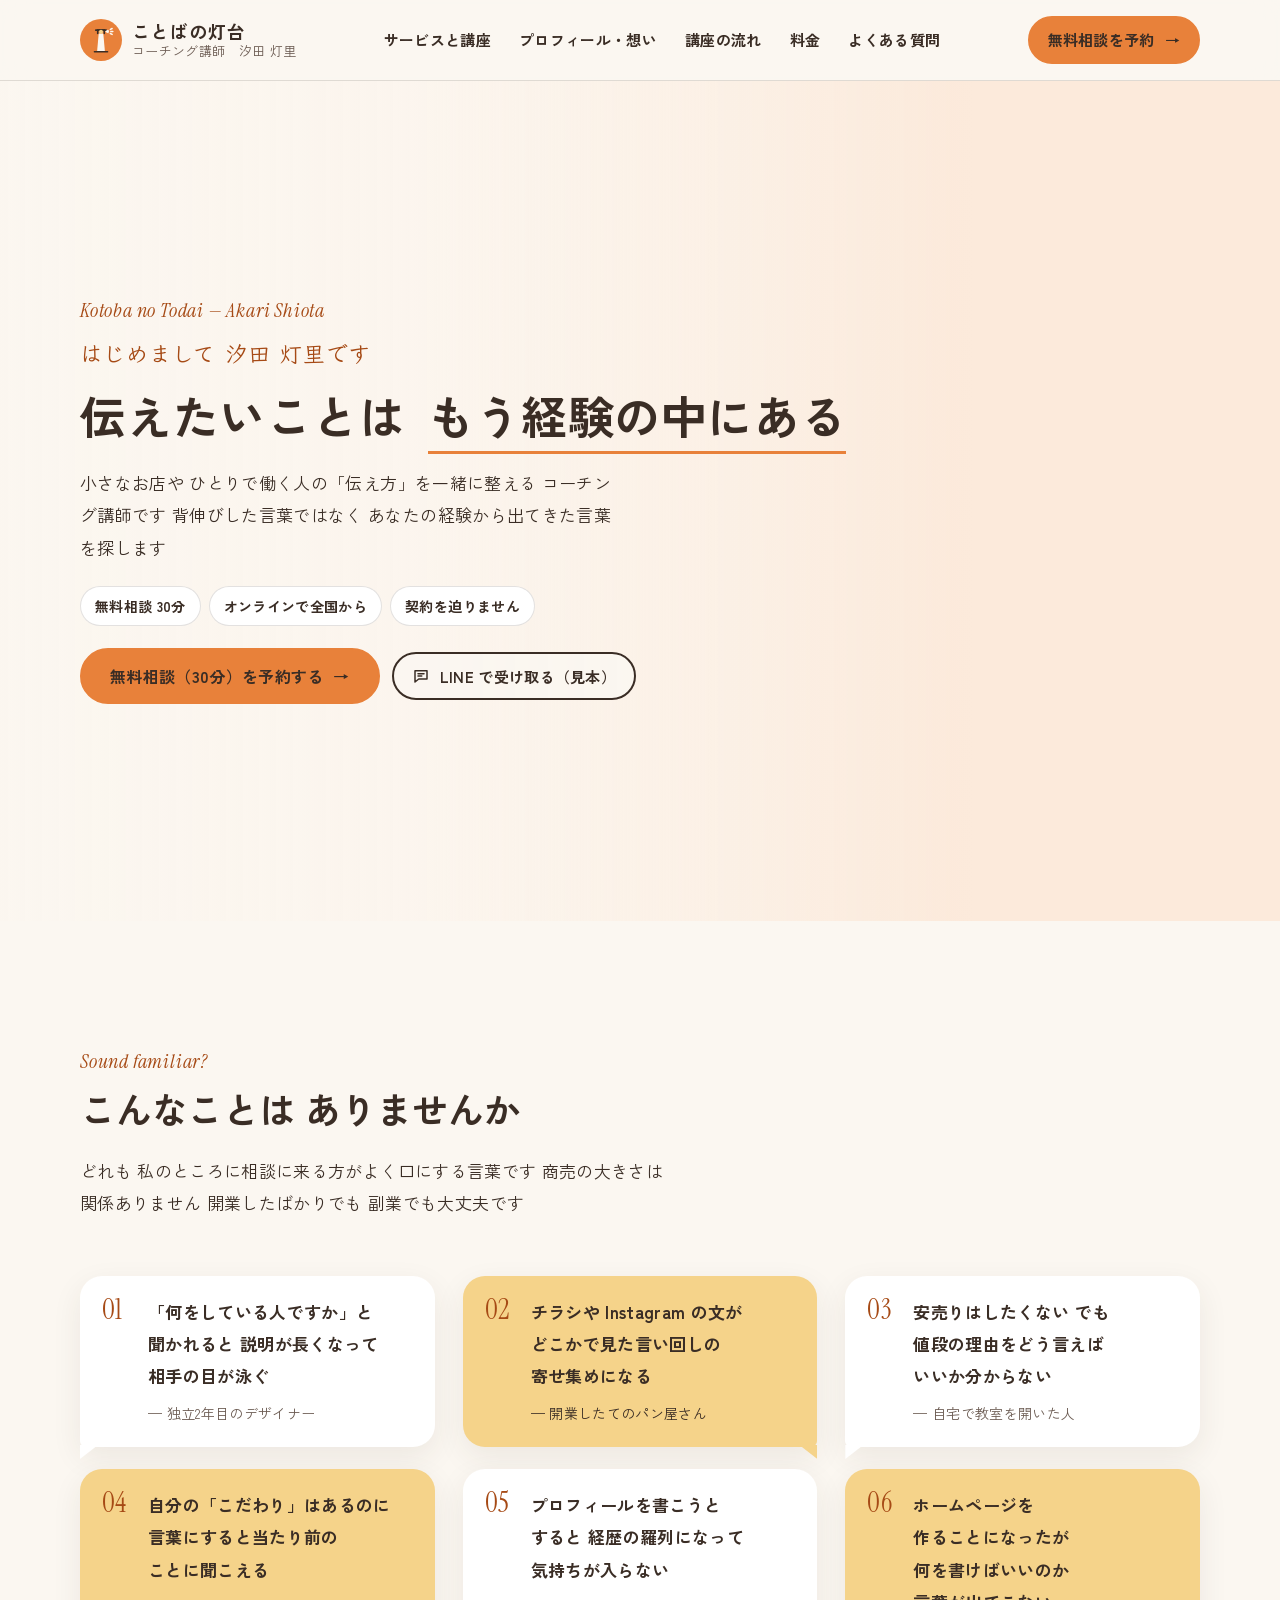
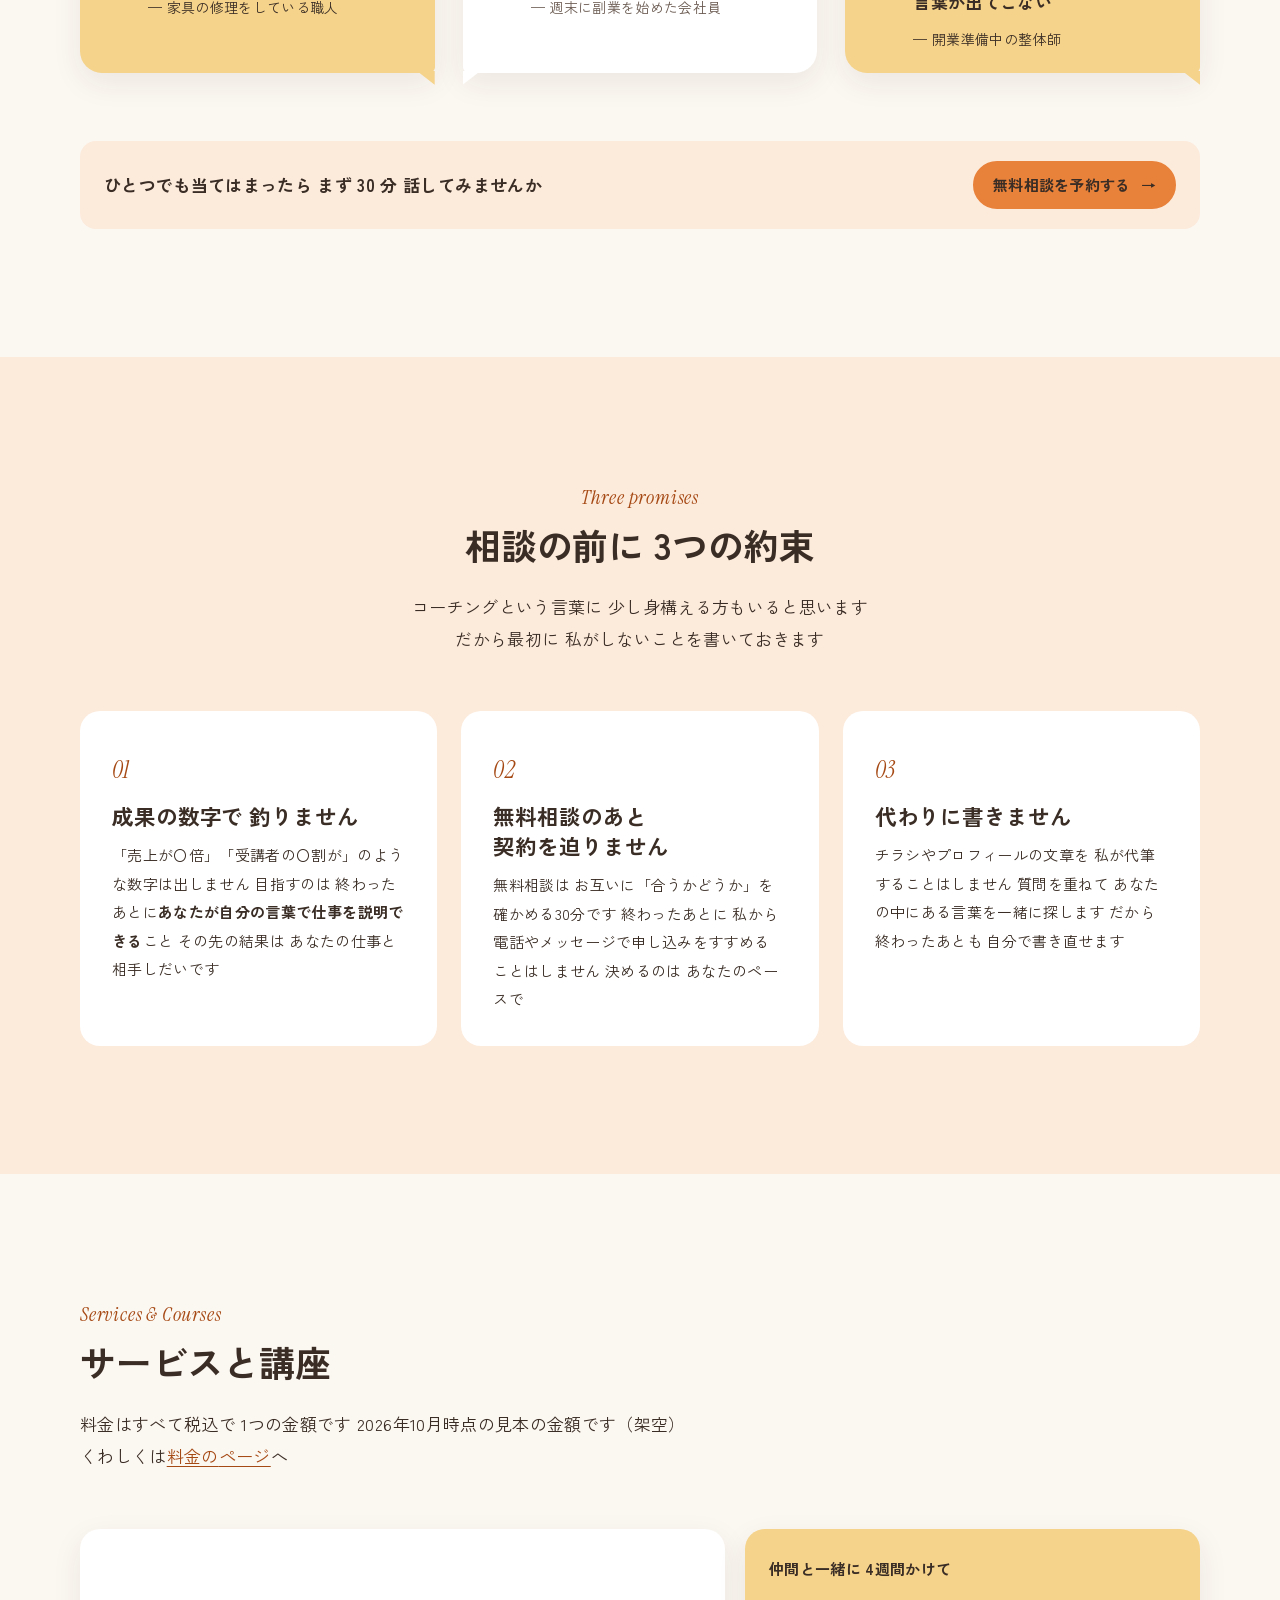
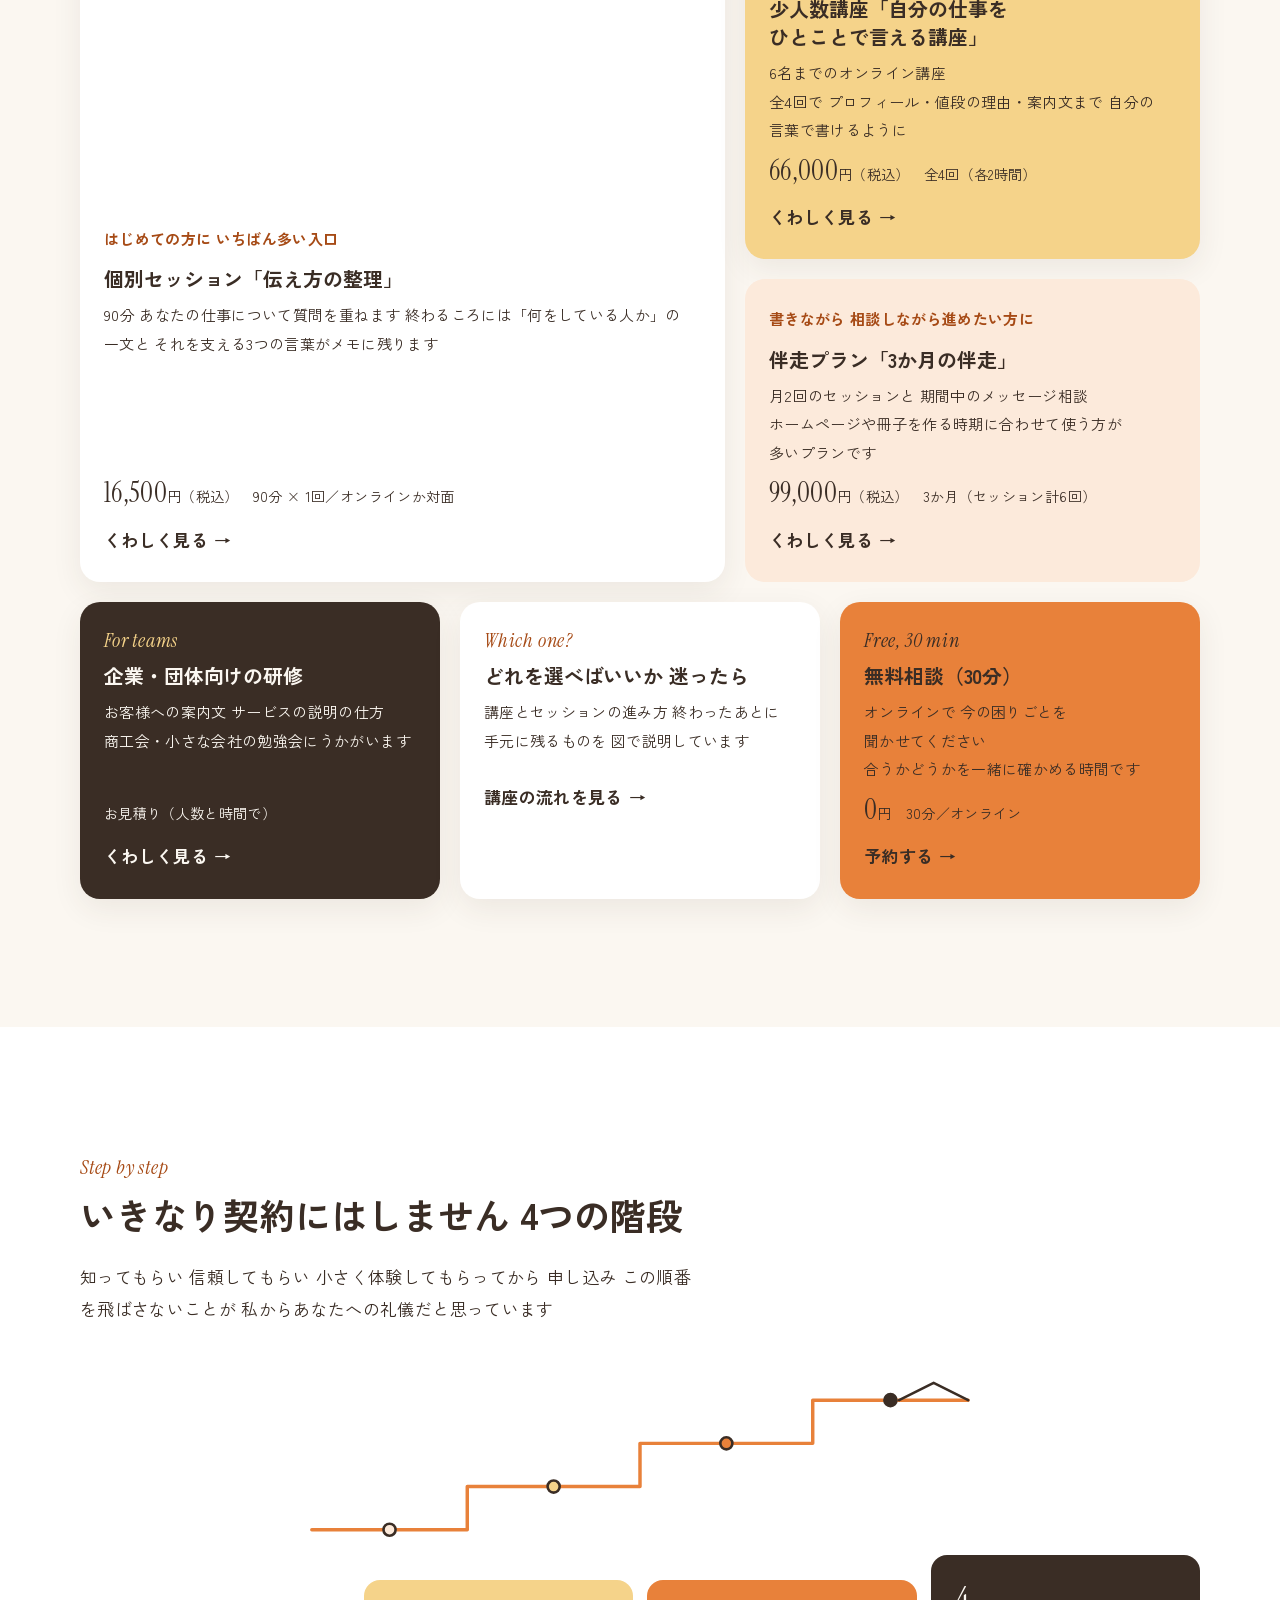
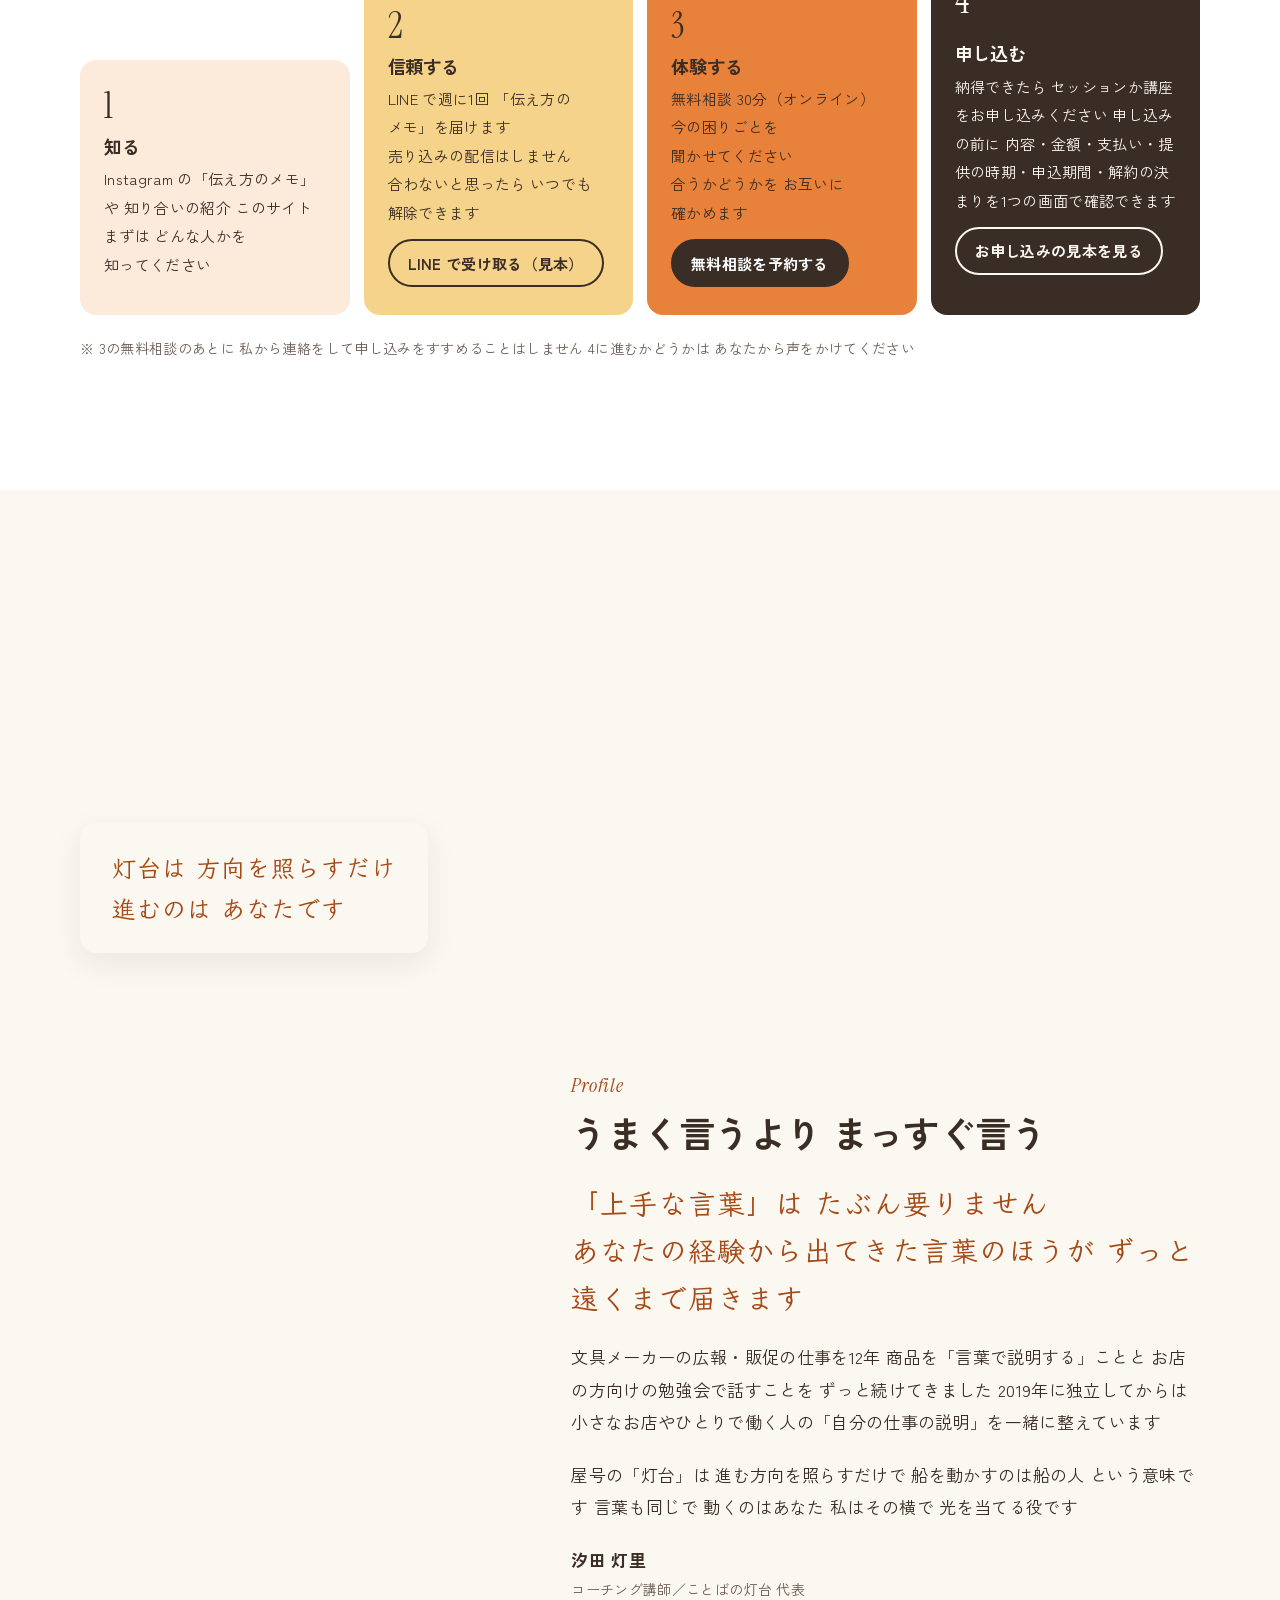
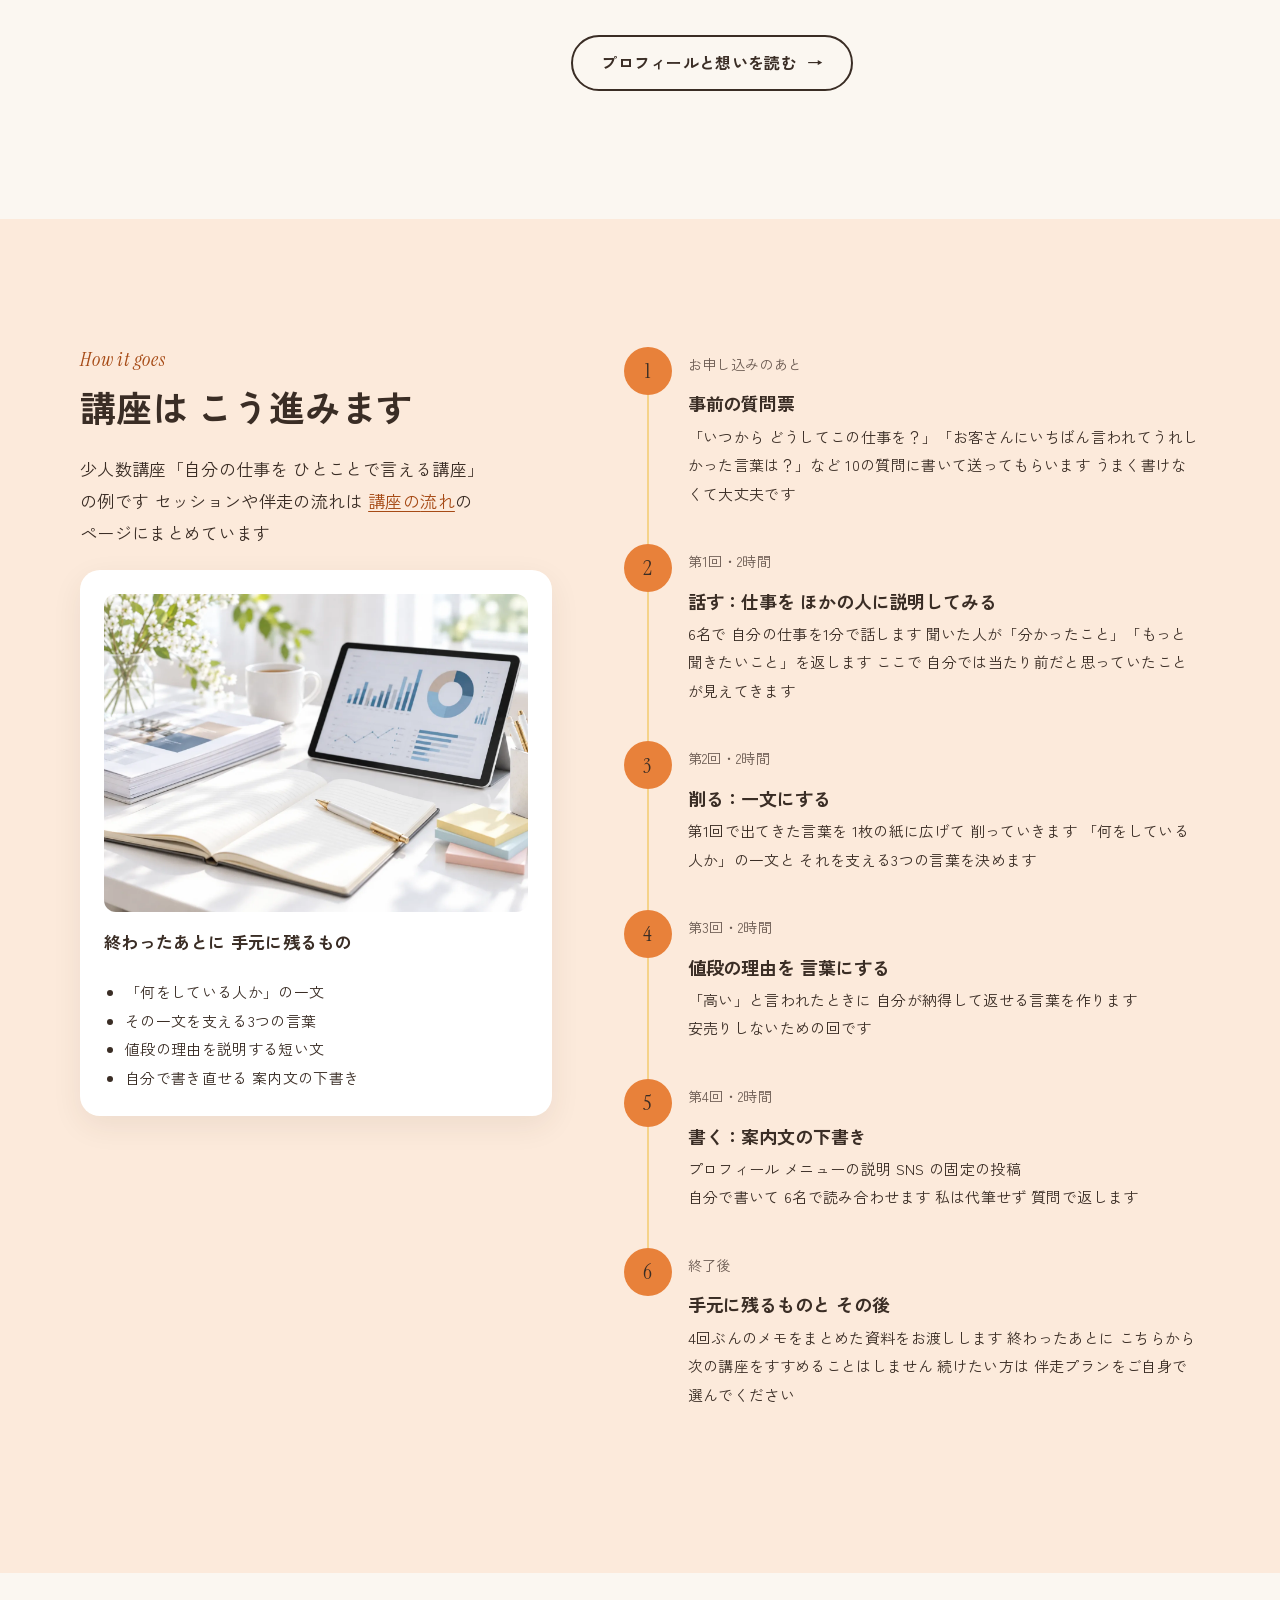
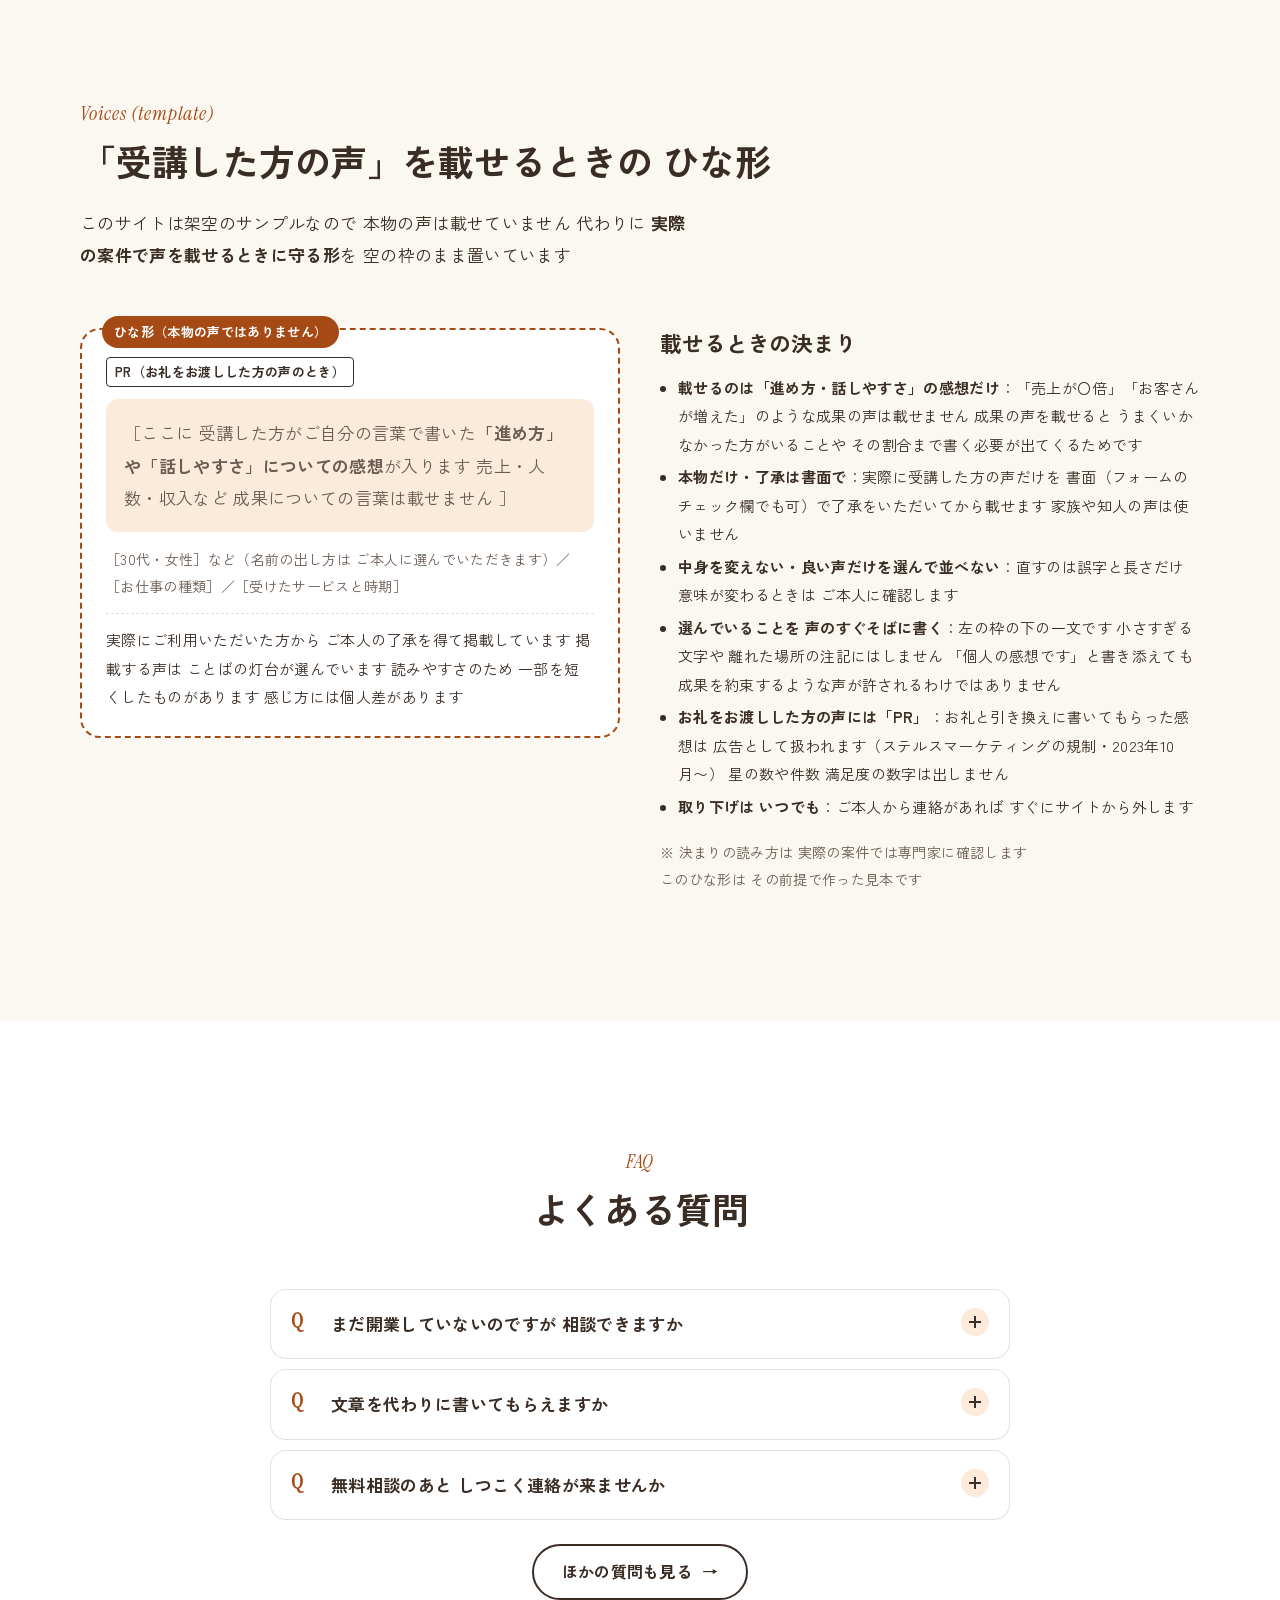
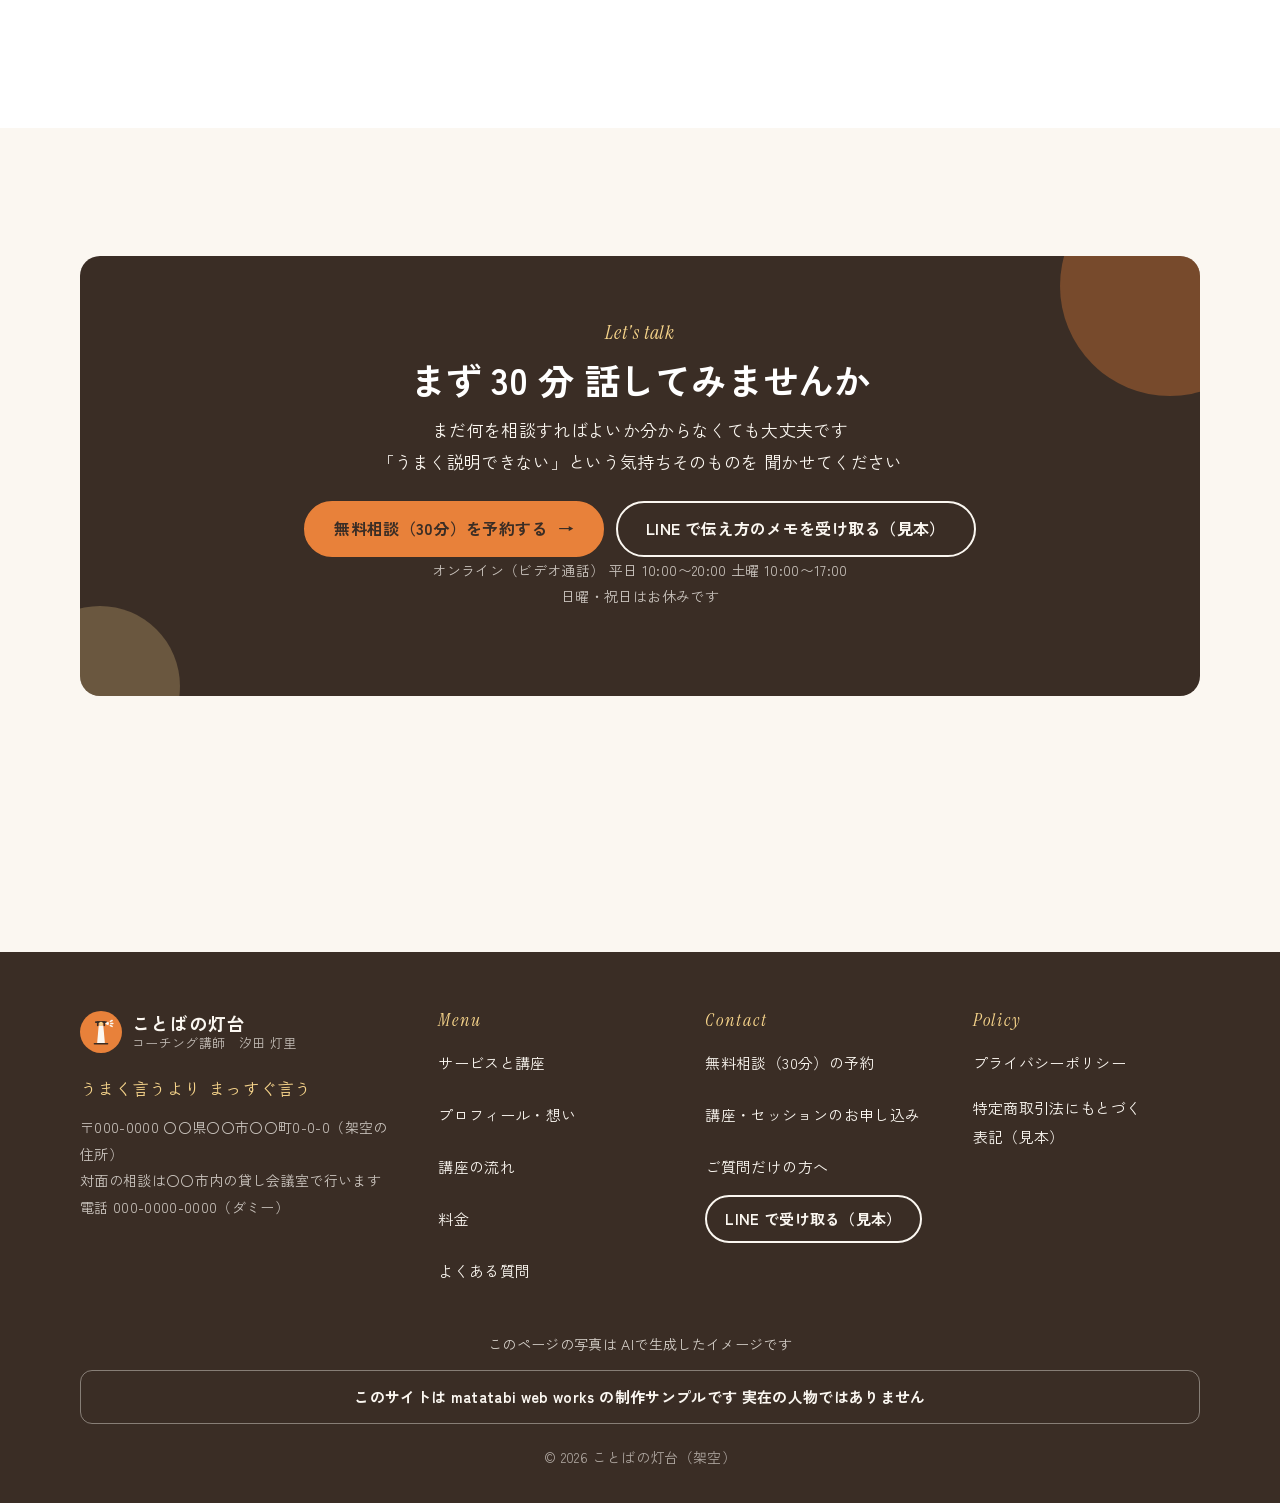
==== commit 7af026b4: "文の「、」「。」を全部外した（ボス指示 11/1）。途中は空白、段落の終わりは消した Co-Authored-By: Claude Opus 5.5 <noreply@anthropic.com>" ====
--- a/index.html
+++ b/index.html
@@ -68,7 +68,7 @@
         <li data-wrap="phrase"><a href="faq.html">よく<wbr>ある<wbr>質問</a></li>
         <li data-wrap="phrase" class="site-nav__contact"><a href="contact.html">ご相談・<wbr>お申し込み</a></li>
       </ul>
-      <p data-clauses="1" data-wrap="phrase" class="site-nav__note"><span class="kc">この<wbr>サイトは<wbr>制作<wbr>サンプルです。</span><span class="kc"><wbr>フォーム・予約・申し込みは、<wbr>どこにも<wbr>送信されません。</span></p>
+      <p data-clauses="1" data-wrap="phrase" class="site-nav__note"><span class="kc">この<wbr>サイトは<wbr>制作<wbr>サンプルです</span> <span class="kc"><wbr>フォーム・予約・申し込みは どこにも<wbr>送信されません</span></p>
     </nav>
     <div class="site-header__actions">
       <a href="contact.html#reserve" class="btn btn--primary btn--small site-header__cta">無料相談を<wbr>予約 <span class="arrow" aria-hidden="true">→</span></a>
@@ -91,9 +91,9 @@
       <div class="container hero__inner">
         <div class="hero__text">
           <span class="eyebrow">Kotoba no Todai — Akari Shiota</span>
-          <p data-clauses="1" data-wrap="phrase" class="hero__hand hand"><span class="kc">はじめまして。</span><span class="kc"><wbr>汐田 灯里です。</span></p>
+          <p data-clauses="1" data-wrap="phrase" class="hero__hand hand"><span class="kc">はじめまして</span> <span class="kc"><wbr>汐田 灯里です</span></p>
           <h1 class="hero__title" id="hero-title"><span class="line">伝えたい<wbr>ことは</span><span class="line"><wbr>もう<wbr>経験の<wbr>中に<wbr>ある</span></h1>
-          <p class="hero__lead">小さな<wbr>お店や、<wbr>ひとりで<wbr>働く<wbr>人の<wbr>「伝え方」を<wbr>一緒に<wbr>整える、<wbr>コーチング<wbr>講師です。<span class="pc-only"><wbr>背伸びした<wbr>言葉ではなく、<wbr>あなたの<wbr>経験から<wbr>出てきた<wbr>言葉を<wbr>探します。</span></p>
+          <p class="hero__lead">小さな<wbr>お店や ひとりで<wbr>働く<wbr>人の<wbr>「伝え方」を<wbr>一緒に<wbr>整える コーチング<wbr>講師です <span class="pc-only"><wbr>背<wbr>伸びした<wbr>言葉ではなく あなたの<wbr>経験から<wbr>出てきた<wbr>言葉を<wbr>探します</span></p>
           <ul class="hero__tags" aria-label="このサービスの特徴">
             <li data-wrap="phrase">無料相談 30分</li>
             <li data-wrap="phrase" class="pc-only">オンラインで<wbr>全国から</li>
@@ -112,19 +112,19 @@
       <div class="container">
         <div class="section-head reveal">
           <span class="eyebrow">Sound familiar?</span>
-          <h2 data-clauses="1" id="cases-title"><span class="kc">こんな<wbr>ことは、</span><span class="kc"><wbr>ありませんか</span></h2>
-          <p>どれも、<wbr>私の<wbr>ところに<wbr>相談に<wbr>来る<wbr>方が<wbr>よく<wbr>口に<wbr>する<wbr>言葉です。<wbr>商売の<wbr>大きさは<wbr>関係ありません。<wbr>開業したばかりでも、<wbr>副業でも<wbr>大丈夫です。</p>
+          <h2 data-clauses="1" id="cases-title"><span class="kc">こんな<wbr>ことは</span> <span class="kc"><wbr>ありませんか</span></h2>
+          <p data-wrap="phrase">どれも 私の<wbr>ところに<wbr>相談に<wbr>来る<wbr>方が<wbr>よく<wbr>口に<wbr>する<wbr>言葉です 商売の<wbr>大きさは<wbr>関係ありません 開業したばかりでも 副業でも<wbr>大丈夫です</p>
         </div>
         <div class="cases">
-          <div class="case reveal" style="--d:0s"><span class="case__num" aria-hidden="true">01</span><p data-wrap="phrase" class="case__text">「何を<wbr>している<wbr>人ですか」と<wbr>聞かれると、<wbr>説明が<wbr>長くなって、<wbr>相手の<wbr>目が<wbr>泳ぐ<span class="case__who"><wbr>— 独立<wbr>2年目の<wbr>デザイナー</span></p></div>
-          <div class="case reveal" style="--d:0.08s"><span class="case__num" aria-hidden="true">02</span><p data-wrap="phrase" class="case__text">チラシや Instagram の<wbr>文が、<wbr>どこかで<wbr>見た<wbr>言い回しの<wbr>寄せ集めに<wbr>なる<span class="case__who"><wbr>— 開業したての<wbr>パン屋さん</span></p></div>
-          <div class="case reveal" style="--d:0.16s"><span class="case__num" aria-hidden="true">03</span><p data-wrap="phrase" class="case__text">安売りは<wbr>したくない。<wbr>でも、<wbr>値段の<wbr>理由を<wbr>どう<wbr>言えば<wbr>いいか<wbr>分からない<span class="case__who"><wbr>— 自宅で<wbr>教室を<wbr>開いた<wbr>人</span></p></div>
-          <div class="case reveal" style="--d:0.24s"><span class="case__num" aria-hidden="true">04</span><p data-wrap="phrase" class="case__text">自分の<wbr>「こだわり」は<wbr>あるのに、<wbr>言葉に<wbr>すると<wbr>当たり前の<wbr>ことに<wbr>聞こえる<span class="case__who"><wbr>— 家具の<wbr>修理を<wbr>している<wbr>職人</span></p></div>
-          <div class="case reveal" style="--d:0.32s"><span class="case__num" aria-hidden="true">05</span><p data-wrap="phrase" class="case__text">プロフィールを<wbr>書こうと<wbr>すると、<wbr>経歴の<wbr>羅列に<wbr>なって、<wbr>気持ちが<wbr>入らない<span class="case__who"><wbr>— 週末に<wbr>副業を<wbr>始めた<wbr>会社員</span></p></div>
-          <div class="case reveal" style="--d:0.4s"><span class="case__num" aria-hidden="true">06</span><p data-wrap="phrase" class="case__text">ホームページを<wbr>作ることになったが、<wbr>何を<wbr>書けばいいのか、<wbr>言葉が<wbr>出てこない<span class="case__who"><wbr>— 開業準備中の<wbr>整体師</span></p></div>
+          <div class="case reveal" style="--d:0s"><span class="case__num" aria-hidden="true">01</span><p data-wrap="phrase" class="case__text">「何を<wbr>している<wbr>人ですか」と<wbr>聞かれると 説明が<wbr>長くなって 相手の<wbr>目が<wbr>泳ぐ<span class="case__who"><wbr>— 独立<wbr>2年目の<wbr>デザイナー</span></p></div>
+          <div class="case reveal" style="--d:0.08s"><span class="case__num" aria-hidden="true">02</span><p data-wrap="phrase" class="case__text">チラシや Instagram の<wbr>文が どこかで<wbr>見た<wbr>言い回しの<wbr>寄せ集めに<wbr>なる<span class="case__who"><wbr>— 開業したての<wbr>パン屋さん</span></p></div>
+          <div class="case reveal" style="--d:0.16s"><span class="case__num" aria-hidden="true">03</span><p data-wrap="phrase" class="case__text">安売りは<wbr>したくない でも 値段の<wbr>理由を<wbr>どう<wbr>言えば<wbr>いいか<wbr>分からない<span class="case__who"><wbr>— 自宅で<wbr>教室を<wbr>開いた<wbr>人</span></p></div>
+          <div class="case reveal" style="--d:0.24s"><span class="case__num" aria-hidden="true">04</span><p data-wrap="phrase" class="case__text">自分の<wbr>「こだわり」は<wbr>あるのに 言葉に<wbr>すると<wbr>当たり前の<wbr>ことに<wbr>聞こえる<span class="case__who"><wbr>— 家具の<wbr>修理を<wbr>している<wbr>職人</span></p></div>
+          <div class="case reveal" style="--d:0.32s"><span class="case__num" aria-hidden="true">05</span><p data-wrap="phrase" class="case__text">プロフィールを<wbr>書こうと<wbr>すると 経歴の<wbr>羅列に<wbr>なって 気持ちが<wbr>入らない<span class="case__who"><wbr>— 週末に<wbr>副業を<wbr>始めた<wbr>会社員</span></p></div>
+          <div class="case reveal" style="--d:0.4s"><span class="case__num" aria-hidden="true">06</span><p data-wrap="phrase" class="case__text">ホームページを<wbr>作ることになったが 何を<wbr>書けばいいのか 言葉が<wbr>出てこない<span class="case__who"><wbr>— 開業準備中の<wbr>整体師</span></p></div>
         </div>
         <div class="cta-inline reveal">
-          <p data-wrap="phrase">ひとつでも<wbr>当ては<wbr>まったら、<wbr>まず 30 分、<wbr>話してみませんか。</p>
+          <p data-wrap="phrase">ひとつでも<wbr>当ては<wbr>まったら まず 30 分 話してみませんか</p>
           <a href="contact.html#reserve" class="btn btn--primary btn--small">無料相談を<wbr>予約する <span class="arrow" aria-hidden="true">→</span></a>
         </div>
       </div>
@@ -135,24 +135,24 @@
       <div class="container">
         <div class="section-head section-head--center reveal">
           <span class="eyebrow">Three promises</span>
-          <h2 data-clauses="1" id="promise-title"><span class="kc">相談の<wbr>前に、</span><span class="kc">3つの<wbr>約束</span></h2>
-          <p data-clauses="1" data-wrap="phrase"><span class="kc">コーチングと<wbr>いう<wbr>言葉に、<wbr>少し<wbr>身構える<wbr>方も<wbr>いると<wbr>思います。</span><span class="kc"><wbr>だから<wbr>最初に、<wbr>私が<wbr>しない<wbr>ことを<wbr>書いておきます。</span></p>
+          <h2 data-clauses="1" id="promise-title"><span class="kc">相談の<wbr>前に</span> <span class="kc">3つの<wbr>約束</span></h2>
+          <p data-clauses="1" data-wrap="phrase"><span class="kc">コーチングと<wbr>いう<wbr>言葉に 少し<wbr>身構える<wbr>方も<wbr>いると<wbr>思います</span> <span class="kc"><wbr>だから<wbr>最初に 私が<wbr>しない<wbr>ことを<wbr>書いておきます</span></p>
         </div>
         <div class="promises">
           <div class="promise reveal" style="--d:0s">
             <span class="promise__num">01</span>
-            <h3 data-clauses="1"><span class="kc">成果の<wbr>数字で、</span><span class="kc"><wbr>釣りません</span></h3>
-            <p>「売上が<wbr>〇倍」「受講者の<wbr>〇割が」のような<wbr>数字は<wbr>出しません。<wbr>目指すのは、<wbr>終わった<wbr>あとに<strong><wbr>あなたが<wbr>自分の<wbr>言葉で<wbr>仕事を<wbr>説明できる</strong><wbr>こと。<wbr>その<wbr>先の<wbr>結果は、<wbr>あなたの<wbr>仕事と<wbr>相手しだいです。</p>
+            <h3 data-clauses="1"><span class="kc">成果の<wbr>数字で</span> <span class="kc"><wbr>釣りません</span></h3>
+            <p>「売上が<wbr>〇倍」「受講者の<wbr>〇割が」のような<wbr>数字は<wbr>出しません 目指すのは 終わった<wbr>あとに<strong><wbr>あなたが<wbr>自分の<wbr>言葉で<wbr>仕事を<wbr>説明できる</strong><wbr>こと その<wbr>先の<wbr>結果は あなたの<wbr>仕事と<wbr>相手しだいです</p>
           </div>
           <div class="promise reveal" style="--d:0.1s">
             <span class="promise__num">02</span>
-            <h3 data-clauses="1"><span class="kc">無料相談の<wbr>あと、</span><span class="kc"><wbr>契約を<wbr>迫りません</span></h3>
-            <p>無料相談は、<wbr>お互いに<wbr>「合うか<wbr>どうか」を<wbr>確かめる<wbr>30分です。<wbr>終わった<wbr>あとに、<wbr>私から<wbr>電話や<wbr>メッセージで<wbr>申し込みを<wbr>すすめる<wbr>ことは<wbr>しません。<wbr>決めるのは、<wbr>あなたの<wbr>ペースで。</p>
+            <h3 data-clauses="1"><span class="kc">無料相談の<wbr>あと</span> <span class="kc"><wbr>契約を<wbr>迫りません</span></h3>
+            <p>無料相談は お互いに<wbr>「合うか<wbr>どうか」を<wbr>確かめる<wbr>30分です 終わった<wbr>あとに 私から<wbr>電話や<wbr>メッセージで<wbr>申し込みを<wbr>すすめる<wbr>ことは<wbr>しません 決めるのは あなたの<wbr>ペースで</p>
           </div>
           <div class="promise reveal" style="--d:0.2s">
             <span class="promise__num">03</span>
             <h3>代わりに<wbr>書きません</h3>
-            <p>チラシや<wbr>プロフィールの<wbr>文章を、<wbr>私が<wbr>代筆する<wbr>ことは<wbr>しません。<wbr>質問を<wbr>重ねて、<wbr>あなたの<wbr>中に<wbr>ある<wbr>言葉を<wbr>一緒に<wbr>探します。<wbr>だから<wbr>終わった<wbr>あとも、<wbr>自分で<wbr>書き直せます。</p>
+            <p>チラシや<wbr>プロフィールの<wbr>文章を 私が<wbr>代筆する<wbr>ことは<wbr>しません 質問を<wbr>重ねて あなたの<wbr>中に<wbr>ある<wbr>言葉を<wbr>一緒に<wbr>探します だから<wbr>終わった<wbr>あとも 自分で<wbr>書き直せます</p>
           </div>
         </div>
       </div>
@@ -164,48 +164,48 @@
         <div class="section-head reveal">
           <span class="eyebrow">Services &amp; Courses</span>
           <h2 id="services-title">サービスと<wbr>講座</h2>
-          <p data-wrap="phrase">料金は<wbr>すべて<wbr>税込で、1つの<wbr>金額です。2026年10月時点の<wbr>見本の<wbr>金額です<wbr>（架空）。<wbr>くわしくは<a href="price.html"><wbr>料金の<wbr>ページ</a>へ。</p>
+          <p data-wrap="phrase">料金は<wbr>すべて<wbr>税込で 1つの<wbr>金額です 2026年10月時点の<wbr>見本の<wbr>金額です<wbr>（架空） くわしくは<a href="price.html"><wbr>料金の<wbr>ページ</a>へ</p>
         </div>
         <div class="bento">
           <a href="services.html#session" class="tile tile--wide reveal" style="--d:0s">
             <div class="tile__photo clip-reveal--scroll"><img src="images/photo/p03.webp?v=1" alt="机に広げた大きな紙と、ペンと2つのマグ" width="1200" height="675" loading="lazy"></div>
-            <p data-wrap="phrase" class="tile__for">はじめての<wbr>方に、<wbr>いちばん<wbr>多い<wbr>入口</p>
+            <p data-wrap="phrase" class="tile__for">はじめての<wbr>方に いちばん<wbr>多い<wbr>入口</p>
             <h3>個別セッション<wbr>「伝え方の<wbr>整理」</h3>
-            <p>90分、<wbr>あなたの<wbr>仕事に<wbr>ついて<wbr>質問を<wbr>重ねます。<wbr>終わる<wbr>ころには<wbr>「何を<wbr>している<wbr>人か」の<wbr>一文と、<wbr>それを<wbr>支える<wbr>3つの<wbr>言葉が<wbr>メモに<wbr>残ります。</p>
+            <p data-wrap="phrase">90分 あなたの<wbr>仕事に<wbr>ついて<wbr>質問を<wbr>重ねます 終わる<wbr>ころには<wbr>「何を<wbr>している<wbr>人か」の<wbr>一文と それを<wbr>支える<wbr>3つの<wbr>言葉が<wbr>メモに<wbr>残ります</p>
             <div class="tile__meta"><span class="tile__price">16,500<small>円<wbr>（税込）</small></span><span><wbr>90分 × 1回／オンラインか<wbr>対面</span></div>
             <span class="tile__more">くわしく<wbr>見る</span>
           </a>
           <a href="services.html#course" class="tile tile--mid tile--light reveal" style="--d:0.08s">
-            <p data-wrap="phrase" class="tile__for">仲間と<wbr>一緒に、4週間かけて</p>
-            <h3 data-clauses="1"><span class="kc">少人<wbr>数講座<wbr>「自分の<wbr>仕事を、</span><span class="kc"><wbr>ひとことで<wbr>言える<wbr>講座」</span></h3>
-            <p data-clauses="1" data-wrap="phrase"><span class="kc">6名までの<wbr>オンライン<wbr>講座。</span><span class="kc"><wbr>全4回で、<wbr>プロフィール・値段の<wbr>理由・案内文まで、<wbr>自分の<wbr>言葉で<wbr>書けるように。</span></p>
+            <p data-wrap="phrase" class="tile__for">仲間と<wbr>一緒に 4週間かけて</p>
+            <h3 data-clauses="1"><span class="kc">少人<wbr>数講座<wbr>「自分の<wbr>仕事を</span> <span class="kc"><wbr>ひとことで<wbr>言える<wbr>講座」</span></h3>
+            <p data-clauses="1" data-wrap="phrase"><span class="kc">6名までの<wbr>オンライン<wbr>講座</span> <span class="kc"><wbr>全4回で プロフィール・値段の<wbr>理由・案内文まで 自分の<wbr>言葉で<wbr>書けるように</span></p>
             <div class="tile__meta"><span class="tile__price">66,000<small>円<wbr>（税込）</small></span><span><wbr>全4回<wbr>（各2時間）</span></div>
             <span class="tile__more">くわしく<wbr>見る</span>
           </a>
           <a href="services.html#accompany" class="tile tile--mid tile--pale reveal" style="--d:0.16s">
-            <p data-wrap="phrase" class="tile__for">書きながら、<wbr>相談しながら<wbr>進めたい<wbr>方に</p>
+            <p data-wrap="phrase" class="tile__for">書きながら 相談しながら<wbr>進めたい<wbr>方に</p>
             <h3>伴走<wbr>プラン「3か月の<wbr>伴走」</h3>
-            <p data-clauses="1" data-wrap="phrase"><span class="kc">月2回の<wbr>セッションと、<wbr>期間中の<wbr>メッセージ<wbr>相談。</span><span class="kc"><wbr>ホームページや<wbr>冊子を<wbr>作る<wbr>時期に<wbr>合わせて<wbr>使う<wbr>方が<wbr>多い<wbr>プランです。</span></p>
+            <p data-clauses="1" data-wrap="phrase"><span class="kc">月2回の<wbr>セッションと 期間中の<wbr>メッセージ<wbr>相談</span> <span class="kc"><wbr>ホームページや<wbr>冊子を<wbr>作る<wbr>時期に<wbr>合わせて<wbr>使う<wbr>方が<wbr>多い<wbr>プランです</span></p>
             <div class="tile__meta"><span class="tile__price">99,000<small>円<wbr>（税込）</small></span><span><wbr>3か<wbr>月<wbr>（セッション<wbr>計6回）</span></div>
             <span class="tile__more">くわしく<wbr>見る</span>
           </a>
           <a href="services.html#training" class="tile tile--small tile--dark reveal" style="--d:0.24s">
             <span class="eyebrow">For teams</span>
             <h3>企業・団体<wbr>向けの<wbr>研修</h3>
-            <p data-clauses="1" data-wrap="phrase"><span class="kc">お客様への<wbr>案内文、<wbr>サービスの<wbr>説明の<wbr>仕方。</span><span class="kc"><wbr>商工会・<wbr>小さな<wbr>会社の<wbr>勉強会に<wbr>うかが<wbr>います。</span></p>
+            <p data-clauses="1" data-wrap="phrase"><span class="kc">お客様への<wbr>案内文 サービスの<wbr>説明の<wbr>仕方</span> <span class="kc"><wbr>商工会・<wbr>小さな<wbr>会社の<wbr>勉強会に<wbr>うかが<wbr>います</span></p>
             <div class="tile__meta"><span>お見積り<wbr>（人数と<wbr>時間で）</span></div>
             <span class="tile__more">くわしく<wbr>見る</span>
           </a>
           <a href="flow.html" class="tile tile--small reveal" style="--d:0.32s">
             <span class="eyebrow">Which one?</span>
-            <h3 data-clauses="1"><span class="kc">どれを<wbr>選べばいいか、</span><span class="kc"><wbr>迷ったら</span></h3>
-            <p data-wrap="phrase">講座と<wbr>セッションの<wbr>進み方、<wbr>終わった<wbr>あとに<wbr>手元に<wbr>残る<wbr>ものを、<wbr>図で<wbr>説明しています。</p>
+            <h3 data-clauses="1"><span class="kc">どれを<wbr>選べばいいか</span> <span class="kc"><wbr>迷ったら</span></h3>
+            <p data-wrap="phrase">講座と<wbr>セッションの<wbr>進み方 終わった<wbr>あとに<wbr>手元に<wbr>残る<wbr>ものを 図で<wbr>説明しています</p>
             <span class="tile__more">講座の<wbr>流れを<wbr>見る</span>
           </a>
           <a href="contact.html#reserve" class="tile tile--small tile--accent reveal" style="--d:0.4s">
             <span class="eyebrow" style="color:var(--c-main)">Free, 30 min</span>
             <h3>無料相談<wbr>（30分）</h3>
-            <p data-clauses="1" data-wrap="phrase"><span class="kc">オンラインで、<wbr>今の<wbr>困りごとを<wbr>聞かせてください。</span><span class="kc"><wbr>合うか<wbr>どうかを<wbr>一緒に<wbr>確かめる<wbr>時間です。</span></p>
+            <p data-clauses="1" data-wrap="phrase"><span class="kc">オンラインで 今の<wbr>困りごとを<wbr>聞かせてください</span> <span class="kc"><wbr>合うか<wbr>どうかを<wbr>一緒に<wbr>確かめる<wbr>時間です</span></p>
             <div class="tile__meta"><span class="tile__price">0<small>円</small></span><span>30分／オンライン</span></div>
             <span class="tile__more">予約する</span>
           </a>
@@ -218,8 +218,8 @@
       <div class="container">
         <div class="section-head reveal">
           <span class="eyebrow">Step by step</span>
-          <h2 data-clauses="1" id="stairs-title"><span class="kc">いきなり契約には<wbr>しません。</span><span class="kc">4つの<wbr>階段</span></h2>
-          <p>知って<wbr>もらい、<wbr>信頼して<wbr>もらい、<wbr>小さく<wbr>体験して<wbr>もらってから、<wbr>申し込み。<wbr>この<wbr>順番を<wbr>飛ばさないことが、<wbr>私から<wbr>あなたへの<wbr>礼儀だと<wbr>思っています。</p>
+          <h2 data-clauses="1" id="stairs-title"><span class="kc">いきなり契約には<wbr>しません</span> <span class="kc">4つの<wbr>階段</span></h2>
+          <p>知って<wbr>もらい 信頼して<wbr>もらい 小さく<wbr>体験して<wbr>もらってから 申し込み この<wbr>順番を<wbr>飛ばさないことが 私から<wbr>あなたへの<wbr>礼儀だと<wbr>思っています</p>
         </div>
         <div class="stairs">
           <figure class="stairs__figure reveal" aria-hidden="true">
@@ -237,14 +237,14 @@
               <span class="stairs__num" aria-hidden="true">1</span>
               <div>
                 <h3>知る</h3>
-                <p data-clauses="1" data-wrap="phrase"><span class="kc">Instagram の<wbr>「伝え方の<wbr>メモ」や、<wbr>知り合いの<wbr>紹介、<wbr>この<wbr>サイト。</span><span class="kc"><wbr>まずは、<wbr>どんな<wbr>人かを<wbr>知ってください。</span></p>
+                <p data-clauses="1" data-wrap="phrase"><span class="kc">Instagram の<wbr>「伝え方の<wbr>メモ」や 知り合いの<wbr>紹介 この<wbr>サイト</span> <span class="kc"><wbr>まずは どんな<wbr>人かを<wbr>知ってください</span></p>
               </div>
             </li>
             <li class="stairs__step stairs__step--2 reveal" style="--d:0.1s">
               <span class="stairs__num" aria-hidden="true">2</span>
               <div>
                 <h3>信頼する</h3>
-                <p data-clauses="1" data-wrap="phrase"><span class="kc">LINE で<wbr>週に<wbr>1回、「伝え方の<wbr>メモ」を<wbr>届けます。</span><span class="kc"><wbr>売り込みの<wbr>配信は<wbr>しません。</span><span class="kc"><wbr>合わないと<wbr>思ったら、<wbr>いつでも<wbr>解除できます。</span></p>
+                <p data-clauses="1" data-wrap="phrase"><span class="kc">LINE で<wbr>週に<wbr>1回 「伝え方の<wbr>メモ」を<wbr>届けます</span> <span class="kc"><wbr>売り込みの<wbr>配信は<wbr>しません</span> <span class="kc"><wbr>合わないと<wbr>思ったら いつでも<wbr>解除できます</span></p>
                 <button type="button" class="btn btn--secondary btn--small" data-sample="line">LINE で<wbr>受け取る<wbr>（見本）</button>
               </div>
             </li>
@@ -252,7 +252,7 @@
               <span class="stairs__num" aria-hidden="true">3</span>
               <div>
                 <h3>体験する</h3>
-                <p data-clauses="1" data-wrap="phrase"><span class="kc">無料相談 30分<wbr>（オンライン）。</span><span class="kc"><wbr>今の<wbr>困りごとを<wbr>聞かせてください。</span><span class="kc"><wbr>合うか<wbr>どうかを、<wbr>お互いに<wbr>確かめます。</span></p>
+                <p data-clauses="1" data-wrap="phrase"><span class="kc">無料相談 30分<wbr>（オンライン）</span> <span class="kc"><wbr>今の<wbr>困りごとを<wbr>聞かせてください</span> <span class="kc"><wbr>合うか<wbr>どうかを お互いに<wbr>確かめます</span></p>
                 <a href="contact.html#reserve" class="btn btn--dark btn--small">無料相談を<wbr>予約する</a>
               </div>
             </li>
@@ -260,12 +260,12 @@
               <span class="stairs__num" aria-hidden="true">4</span>
               <div>
                 <h3>申し込む</h3>
-                <p>納得<wbr>できたら、<wbr>セッションか<wbr>講座を<wbr>お申し込みください。<wbr>申し込みの<wbr>前に、<wbr>内容・<wbr>金額・支払い・提供の<wbr>時期・申込期間・解約の<wbr>決まりを<wbr>1つの<wbr>画面で<wbr>確認できます。</p>
+                <p>納得<wbr>できたら セッションか<wbr>講座を<wbr>お申し込みください 申し込みの<wbr>前に 内容・<wbr>金額・支払い・提供の<wbr>時期・申込期間・解約の<wbr>決まりを<wbr>1つの<wbr>画面で<wbr>確認できます</p>
                 <a href="contact.html#apply" class="btn btn--secondary btn--small">お申し込みの<wbr>見本を<wbr>見る</a>
               </div>
             </li>
           </ol>
-          <p class="note reveal" style="margin-top:20px">※ 3の<wbr>無料相談の<wbr>あとに、<wbr>私から<wbr>連絡を<wbr>して<wbr>申し込みを<wbr>すすめる<wbr>ことは<wbr>しません。4に<wbr>進むかどうかは、<wbr>あなたから<wbr>声を<wbr>かけてください。</p>
+          <p data-wrap="phrase" class="note reveal" style="margin-top:20px">※ 3の<wbr>無料相談の<wbr>あとに 私から<wbr>連絡を<wbr>して<wbr>申し込みを<wbr>すすめる<wbr>ことは<wbr>しません 4に<wbr>進むかどうかは あなたから<wbr>声を<wbr>かけてください</p>
         </div>
       </div>
     </section>
@@ -273,7 +273,7 @@
     <!-- 写真の帯（読む息つぎ） -->
     <figure class="photo-band">
       <div class="photo-band__img clip-reveal--scroll"><img src="images/photo/p06.webp?v=1" alt="ノートと万年筆、小さな灯台の置き物、湯気の立つマグのある仕事机" width="1800" height="600" loading="lazy"></div>
-      <figcaption data-wrap="phrase" class="photo-band__cap"><span class="hand">灯台は、<wbr>方向を<wbr>照らすだけ。<br>進むのは、<wbr>あなたです。</span></figcaption>
+      <figcaption data-wrap="phrase" class="photo-band__cap"><span class="hand">灯台は 方向を<wbr>照らすだけ<br>進むのは あなたです</span></figcaption>
     </figure>
 
     <!-- プロフィールの抜粋 -->
@@ -285,10 +285,10 @@
           </figure>
           <div class="reveal">
             <span class="eyebrow">Profile</span>
-            <h2 data-clauses="1" id="profile-title"><span class="kc">うまく<wbr>言うより、</span><span class="kc"><wbr>まっすぐ<wbr>言う。</span></h2>
-            <p data-clauses="1" data-wrap="phrase" class="profile-teaser__quote hand"><span class="kc">「上手な<wbr>言葉」は、<wbr>たぶん<wbr>要りません。</span><span class="kc"><wbr>あなたの<wbr>経験から<wbr>出てきた<wbr>言葉の<wbr>ほうが、<wbr>ずっと<wbr>遠くまで<wbr>届きます。</span></p>
-            <p>文具メーカーの<wbr>広報・販促の<wbr>仕事を<wbr>12年。<wbr>商品を<wbr>「言葉で<wbr>説明する」ことと、<wbr>お店の<wbr>方向けの<wbr>勉強会で<wbr>話す<wbr>ことを、<wbr>ずっと<wbr>続けてきました。2019年に<wbr>独立してからは、<wbr>小さな<wbr>お店や<wbr>ひとりで<wbr>働く<wbr>人の<wbr>「自分の<wbr>仕事の<wbr>説明」を<wbr>一緒に<wbr>整えています。</p>
-            <p>屋号の<wbr>「灯台」は、<wbr>進む<wbr>方向を<wbr>照らすだけで、<wbr>船を<wbr>動かすのは<wbr>船の<wbr>人、と<wbr>いう<wbr>意味です。<wbr>言葉も<wbr>同じで、<wbr>動くのは<wbr>あなた。<wbr>私は<wbr>その<wbr>横で、<wbr>光を<wbr>当てる<wbr>役です。</p>
+            <h2 data-clauses="1" id="profile-title"><span class="kc">うまく<wbr>言うより</span> <span class="kc"><wbr>まっすぐ<wbr>言う</span></h2>
+            <p data-clauses="1" data-wrap="phrase" class="profile-teaser__quote hand"><span class="kc">「上手な<wbr>言葉」は たぶん<wbr>要りません</span> <span class="kc"><wbr>あなたの<wbr>経験から<wbr>出てきた<wbr>言葉の<wbr>ほうが ずっと<wbr>遠くまで<wbr>届きます</span></p>
+            <p>文具メーカーの<wbr>広報・販促の<wbr>仕事を<wbr>12年 商品を<wbr>「言葉で<wbr>説明する」ことと お店の<wbr>方向けの<wbr>勉強会で<wbr>話す<wbr>ことを ずっと<wbr>続けてきました 2019年に<wbr>独立してからは 小さな<wbr>お店や<wbr>ひとりで<wbr>働く<wbr>人の<wbr>「自分の<wbr>仕事の<wbr>説明」を<wbr>一緒に<wbr>整えています</p>
+            <p>屋号の<wbr>「灯台」は 進む<wbr>方向を<wbr>照らすだけで 船を<wbr>動かすのは<wbr>船の<wbr>人 と<wbr>いう<wbr>意味です 言葉も<wbr>同じで 動くのは<wbr>あなた 私は<wbr>その<wbr>横で 光を<wbr>当てる<wbr>役です</p>
             <p data-wrap="phrase" class="profile-teaser__name">汐田 灯里<small><wbr>コーチング<wbr>講師／ことばの<wbr>灯台 代表</small></p>
             <a href="about.html" class="btn btn--secondary" style="margin-top:12px">プロフィールと<wbr>想いを<wbr>読む <span class="arrow" aria-hidden="true">→</span></a>
           </div>
@@ -302,26 +302,26 @@
         <div class="flow-sticky">
           <div class="flow-sticky__aside reveal">
             <span class="eyebrow">How it goes</span>
-            <h2 data-clauses="1" id="flow-title"><span class="kc">講座は、</span><span class="kc"><wbr>こう<wbr>進みます</span></h2>
-            <p data-wrap="phrase">少人<wbr>数講座<wbr>「自分の<wbr>仕事を、<wbr>ひとことで<wbr>言える<wbr>講座」の<wbr>例です。<wbr>セッションや<wbr>伴走の<wbr>流れは、<a href="flow.html"><wbr>講座の<wbr>流れ</a>の<wbr>ページに<wbr>まとめています。</p>
+            <h2 data-clauses="1" id="flow-title"><span class="kc">講座は</span> <span class="kc"><wbr>こう<wbr>進みます</span></h2>
+            <p data-wrap="phrase">少人<wbr>数講座<wbr>「自分の<wbr>仕事を ひとことで<wbr>言える<wbr>講座」の<wbr>例です セッションや<wbr>伴走の<wbr>流れは <a href="flow.html"><wbr>講座の<wbr>流れ</a>の<wbr>ページに<wbr>まとめています</p>
             <div class="flow-sticky__card">
               <img src="images/photo/p08.webp?v=1" alt="講座で使うノートと、グラフを映したタブレット、綴じた資料と付せん" width="900" height="600" loading="lazy">
-              <p data-wrap="phrase"><strong>終わった<wbr>あとに、<wbr>手元に<wbr>残る<wbr>もの</strong></p>
+              <p data-wrap="phrase"><strong>終わった<wbr>あとに 手元に<wbr>残る<wbr>もの</strong></p>
               <ul style="margin:0;font-size:0.9375rem">
                 <li data-wrap="phrase">「何を<wbr>している<wbr>人か」の<wbr>一文</li>
                 <li data-wrap="phrase">その<wbr>一文を<wbr>支える<wbr>3つの<wbr>言葉</li>
                 <li data-wrap="phrase">値段の<wbr>理由を<wbr>説明する<wbr>短い<wbr>文</li>
-                <li data-wrap="phrase">自分で<wbr>書き直せる、<wbr>案内文の<wbr>下書き</li>
+                <li data-wrap="phrase">自分で<wbr>書き直せる 案内文の<wbr>下書き</li>
               </ul>
             </div>
           </div>
           <ol class="flow-steps">
-            <li class="flow-step reveal"><span class="flow-step__num" aria-hidden="true">1</span><div><span class="flow-step__time">お申し込みの<wbr>あと</span><h3>事前の<wbr>質問票</h3><p>「いつから、<wbr>どうして<wbr>この<wbr>仕事を？」「お客さんに<wbr>いちばん<wbr>言われて<wbr>うれしかった<wbr>言葉は？」など、10の<wbr>質問に<wbr>書いて<wbr>送って<wbr>もらいます。<wbr>うまく<wbr>書けなくて<wbr>大丈夫です。</p></div></li>
-            <li class="flow-step reveal"><span class="flow-step__num" aria-hidden="true">2</span><div><span class="flow-step__time">第1回・2時間</span><h3 data-clauses="1"><span class="kc">話す：</span><span class="kc">仕事を、</span><span class="kc"><wbr>ほかの<wbr>人に<wbr>説明してみる</span></h3><p>6名で、<wbr>自分の<wbr>仕事を<wbr>1分で<wbr>話します。<wbr>聞いた<wbr>人が<wbr>「分かった<wbr>こと」「もっと<wbr>聞きたい<wbr>こと」を<wbr>返します。<wbr>ここで、<wbr>自分では<wbr>当たり前だと<wbr>思っていた<wbr>ことが<wbr>見えてきます。</p></div></li>
-            <li class="flow-step reveal"><span class="flow-step__num" aria-hidden="true">3</span><div><span class="flow-step__time">第2回・2時間</span><h3 data-clauses="1"><span class="kc">削る<wbr>：</span><span class="kc">一文に<wbr>する</span></h3><p>第1回で<wbr>出てきた<wbr>言葉を、1枚の<wbr>紙に<wbr>広げて、<wbr>削っていきます。「何を<wbr>している<wbr>人か」の<wbr>一文と、<wbr>それを<wbr>支える<wbr>3つの<wbr>言葉を<wbr>決めます。</p></div></li>
-            <li class="flow-step reveal"><span class="flow-step__num" aria-hidden="true">4</span><div><span class="flow-step__time">第3回・2時間</span><h3 data-clauses="1"><span class="kc">値段の<wbr>理由を、</span><span class="kc"><wbr>言葉に<wbr>する</span></h3><p data-clauses="1" data-wrap="phrase"><span class="kc">「高い」と<wbr>言われた<wbr>ときに、<wbr>自分が<wbr>納得して<wbr>返せる<wbr>言葉を<wbr>作ります。</span><span class="kc"><wbr>安売りしないための<wbr>回です。</span></p></div></li>
-            <li class="flow-step reveal"><span class="flow-step__num" aria-hidden="true">5</span><div><span class="flow-step__time">第4回・2時間</span><h3 data-clauses="1"><span class="kc">書く<wbr>：</span><span class="kc">案内文の<wbr>下書き</span></h3><p data-clauses="1" data-wrap="phrase"><span class="kc">プロフィール、<wbr>メニューの<wbr>説明、SNS の<wbr>固定の<wbr>投稿。</span><span class="kc"><wbr>自分で<wbr>書いて、6名で<wbr>読み合わせます。</span><span class="kc"><wbr>私は<wbr>代筆せず、<wbr>質問で<wbr>返します。</span></p></div></li>
-            <li class="flow-step reveal"><span class="flow-step__num" aria-hidden="true">6</span><div><span class="flow-step__time">終了後</span><h3 data-clauses="1"><span class="kc">手元に<wbr>残る<wbr>ものと、</span><span class="kc"><wbr>その後</span></h3><p>4回ぶんの<wbr>メモを<wbr>まとめた<wbr>資料を<wbr>お渡しします。<wbr>終わった<wbr>あとに、<wbr>こちらから<wbr>次の<wbr>講座を<wbr>すすめる<wbr>ことは<wbr>しません。<wbr>続けたい<wbr>方は、<wbr>伴走プランを<wbr>ご自身で<wbr>選んでください。</p></div></li>
+            <li class="flow-step reveal"><span class="flow-step__num" aria-hidden="true">1</span><div><span class="flow-step__time">お申し込みの<wbr>あと</span><h3>事前の<wbr>質問票</h3><p>「いつから どうして<wbr>この<wbr>仕事を？」「お客さんに<wbr>いちばん<wbr>言われて<wbr>うれしかった<wbr>言葉は？」など 10の<wbr>質問に<wbr>書いて<wbr>送って<wbr>もらいます うまく<wbr>書けなくて<wbr>大丈夫です</p></div></li>
+            <li class="flow-step reveal"><span class="flow-step__num" aria-hidden="true">2</span><div><span class="flow-step__time">第1回・2時間</span><h3 data-clauses="1"><span class="kc">話す：</span><span class="kc">仕事を</span> <span class="kc"><wbr>ほかの<wbr>人に<wbr>説明してみる</span></h3><p>6名で 自分の<wbr>仕事を<wbr>1分で<wbr>話します 聞いた<wbr>人が<wbr>「分かった<wbr>こと」「もっと<wbr>聞きたい<wbr>こと」を<wbr>返します ここで 自分では<wbr>当たり前だと<wbr>思っていた<wbr>ことが<wbr>見えてきます</p></div></li>
+            <li class="flow-step reveal"><span class="flow-step__num" aria-hidden="true">3</span><div><span class="flow-step__time">第2回・2時間</span><h3 data-clauses="1"><span class="kc">削る<wbr>：</span><span class="kc">一文に<wbr>する</span></h3><p data-wrap="phrase">第1回で<wbr>出てきた<wbr>言葉を 1枚の<wbr>紙に<wbr>広げて 削っていきます 「何を<wbr>している<wbr>人か」の<wbr>一文と それを<wbr>支える<wbr>3つの<wbr>言葉を<wbr>決めます</p></div></li>
+            <li class="flow-step reveal"><span class="flow-step__num" aria-hidden="true">4</span><div><span class="flow-step__time">第3回・2時間</span><h3 data-clauses="1"><span class="kc">値段の<wbr>理由を</span> <span class="kc"><wbr>言葉に<wbr>する</span></h3><p data-clauses="1" data-wrap="phrase"><span class="kc">「高い」と<wbr>言われた<wbr>ときに 自分が<wbr>納得して<wbr>返せる<wbr>言葉を<wbr>作ります</span> <span class="kc"><wbr>安売りしないための<wbr>回です</span></p></div></li>
+            <li class="flow-step reveal"><span class="flow-step__num" aria-hidden="true">5</span><div><span class="flow-step__time">第4回・2時間</span><h3 data-clauses="1"><span class="kc">書く<wbr>：</span><span class="kc">案内文の<wbr>下書き</span></h3><p data-clauses="1" data-wrap="phrase"><span class="kc">プロフィール メニューの<wbr>説明 SNS の<wbr>固定の<wbr>投稿</span> <span class="kc"><wbr>自分で<wbr>書いて 6名で<wbr>読み合わせます</span> <span class="kc"><wbr>私は<wbr>代筆せず 質問で<wbr>返します</span></p></div></li>
+            <li class="flow-step reveal"><span class="flow-step__num" aria-hidden="true">6</span><div><span class="flow-step__time">終了後</span><h3 data-clauses="1"><span class="kc">手元に<wbr>残る<wbr>ものと</span> <span class="kc"><wbr>その後</span></h3><p>4回ぶんの<wbr>メモを<wbr>まとめた<wbr>資料を<wbr>お渡しします 終わった<wbr>あとに こちらから<wbr>次の<wbr>講座を<wbr>すすめる<wbr>ことは<wbr>しません 続けたい<wbr>方は 伴走プランを<wbr>ご自身で<wbr>選んでください</p></div></li>
           </ol>
         </div>
       </div>
@@ -332,30 +332,30 @@
       <div class="container">
         <div class="section-head reveal">
           <span class="eyebrow">Voices (template)</span>
-          <h2 data-clauses="1" id="voice-title"><span class="kc">「受講した<wbr>方の<wbr>声」を<wbr>載せる<wbr>ときの、</span><span class="kc"><wbr>ひな形</span></h2>
-          <p>この<wbr>サイトは<wbr>架空の<wbr>サンプルなので、<wbr>本物の<wbr>声は<wbr>載せていません。<wbr>代わりに、<strong><wbr>実際の<wbr>案件で<wbr>声を<wbr>載せる<wbr>ときに<wbr>守る<wbr>形</strong>を、<wbr>空の<wbr>枠の<wbr>まま<wbr>置いています。</p>
+          <h2 data-clauses="1" id="voice-title"><span class="kc">「受講した<wbr>方の<wbr>声」を<wbr>載せる<wbr>ときの</span> <span class="kc"><wbr>ひな形</span></h2>
+          <p>この<wbr>サイトは<wbr>架空の<wbr>サンプルなので 本物の<wbr>声は<wbr>載せていません 代わりに <strong><wbr>実際の<wbr>案件で<wbr>声を<wbr>載せる<wbr>ときに<wbr>守る<wbr>形</strong>を 空の<wbr>枠の<wbr>まま<wbr>置いています</p>
         </div>
         <div class="voice-grid">
           <div class="voice-template reveal">
             <span class="voice-template__badge">ひな形<wbr>（本物の<wbr>声ではありません）</span>
             <span class="voice-template__ad">PR<wbr>（お礼を<wbr>お渡しした<wbr>方の<wbr>声の<wbr>とき）</span>
             <div class="voice-template__body">
-              <p class="voice-template__slot">［ここに、<wbr>受講した<wbr>方が<wbr>ご自分の<wbr>言葉で<wbr>書いた<strong><wbr>「進め方」や<wbr>「話しやすさ」に<wbr>ついての<wbr>感想</strong>が<wbr>入ります。<wbr>売上・人数・収入など、<wbr>成果に<wbr>ついての<wbr>言葉は<wbr>載せません。<wbr>］</p>
+              <p class="voice-template__slot">［ここに 受講した<wbr>方が<wbr>ご自分の<wbr>言葉で<wbr>書いた<strong><wbr>「進め方」や<wbr>「話しやすさ」に<wbr>ついての<wbr>感想</strong>が<wbr>入ります 売上・人数・収入など 成果に<wbr>ついての<wbr>言葉は<wbr>載せません ］</p>
             </div>
-            <p data-wrap="phrase" class="voice-template__meta">［30代・女性］など<wbr>（名前の<wbr>出し方は、<wbr>ご本人に<wbr>選んでいただきます）<wbr>／<wbr>［お仕事の<wbr>種類］<wbr>／<wbr>［受けた<wbr>サービスと<wbr>時期］</p>
-            <p class="voice-template__note">実際に<wbr>ご利用いただいた<wbr>方から、<wbr>ご本人の<wbr>了承を<wbr>得て<wbr>掲載しています。<wbr>掲載する<wbr>声は、<wbr>ことばの<wbr>灯台が<wbr>選んでいます。<wbr>読みやすさの<wbr>ため、<wbr>一部を<wbr>短くした<wbr>ものが<wbr>あります。<wbr>感じ方には<wbr>個人差が<wbr>あります。</p>
+            <p data-wrap="phrase" class="voice-template__meta">［30代・女性］など<wbr>（名前の<wbr>出し方は ご本人に<wbr>選んでいただきます）<wbr>／<wbr>［お仕事の<wbr>種類］<wbr>／<wbr>［受けた<wbr>サービスと<wbr>時期］</p>
+            <p class="voice-template__note">実際に<wbr>ご利用いただいた<wbr>方から ご本人の<wbr>了承を<wbr>得て<wbr>掲載しています 掲載する<wbr>声は ことばの<wbr>灯台が<wbr>選んでいます 読みやすさの<wbr>ため 一部を<wbr>短くした<wbr>ものが<wbr>あります 感じ方には<wbr>個人差が<wbr>あります</p>
           </div>
           <div class="reveal">
             <h3>載せる<wbr>ときの<wbr>決まり</h3>
             <ul class="voice-template__notes">
-              <li><strong>載せるのは<wbr>「進め方・話しやすさ」の<wbr>感想だけ</strong>：<wbr>「売上が<wbr>〇倍」「お客さんが<wbr>増えた」のような<wbr>成果の<wbr>声は<wbr>載せません。<wbr>成果の<wbr>声を<wbr>載せると、<wbr>うまく<wbr>いかなかった<wbr>方が<wbr>いる<wbr>ことや、<wbr>その<wbr>割合まで<wbr>書く<wbr>必要が<wbr>出てくる<wbr>ためです。</li>
-              <li><strong>本物だけ・了承は<wbr>書面で</strong><wbr>：実際に<wbr>受講した<wbr>方の<wbr>声だけを、<wbr>書面<wbr>（フォームの<wbr>チェック欄でも<wbr>可）で<wbr>了承を<wbr>いただいてから<wbr>載せます。<wbr>家族や<wbr>知人の<wbr>声は<wbr>使いません。</li>
-              <li data-wrap="phrase"><strong>中身を<wbr>変えない<wbr>・良い<wbr>声だけを<wbr>選んで<wbr>並べない</strong><wbr>：直すのは<wbr>誤字と<wbr>長さだけ。<wbr>意味が<wbr>変わる<wbr>ときは、<wbr>ご本人に<wbr>確認します。</li>
-              <li><strong>選んでいる<wbr>ことを、<wbr>声の<wbr>すぐ<wbr>そばに<wbr>書く</strong><wbr>：左の<wbr>枠の<wbr>下の<wbr>一文です。<wbr>小さすぎる<wbr>文字や、<wbr>離れた<wbr>場所の<wbr>注記には<wbr>しません。「個人の<wbr>感想です」と<wbr>書き添えても、<wbr>成果を<wbr>約束するような<wbr>声が<wbr>許されるわけではありません。</li>
-              <li><strong>お礼を<wbr>お渡しした<wbr>方の<wbr>声には<wbr>「PR」</strong><wbr>：お礼と<wbr>引き換えに<wbr>書いて<wbr>もらった<wbr>感想は、<wbr>広告と<wbr>して<wbr>扱われます<wbr>（ステルスマーケティングの<wbr>規制・2023年10月〜）。<wbr>星の<wbr>数や<wbr>件数、<wbr>満足度の<wbr>数字は<wbr>出しません。</li>
-              <li data-wrap="phrase"><strong>取り下げは、<wbr>いつでも</strong><wbr>：ご本人から<wbr>連絡が<wbr>あれば、<wbr>すぐに<wbr>サイトから<wbr>外します。</li>
+              <li><strong>載せるのは<wbr>「進め方・話しやすさ」の<wbr>感想だけ</strong>：<wbr>「売上が<wbr>〇倍」「お客さんが<wbr>増えた」のような<wbr>成果の<wbr>声は<wbr>載せません 成果の<wbr>声を<wbr>載せると うまく<wbr>いかなかった<wbr>方が<wbr>いる<wbr>ことや その<wbr>割合まで<wbr>書く<wbr>必要が<wbr>出てくる<wbr>ためです</li>
+              <li><strong>本物だけ・了承は<wbr>書面で</strong><wbr>：実際に<wbr>受講した<wbr>方の<wbr>声だけを 書面<wbr>（フォームの<wbr>チェック欄でも<wbr>可）で<wbr>了承を<wbr>いただいてから<wbr>載せます 家族や<wbr>知人の<wbr>声は<wbr>使いません</li>
+              <li data-wrap="phrase"><strong>中身を<wbr>変えない<wbr>・良い<wbr>声だけを<wbr>選んで<wbr>並べない</strong><wbr>：直すのは<wbr>誤字と<wbr>長さだけ 意味が<wbr>変わる<wbr>ときは ご本人に<wbr>確認します</li>
+              <li><strong>選んでいる<wbr>ことを 声の<wbr>すぐ<wbr>そばに<wbr>書く</strong><wbr>：左の<wbr>枠の<wbr>下の<wbr>一文です 小さすぎる<wbr>文字や 離れた<wbr>場所の<wbr>注記には<wbr>しません 「個人の<wbr>感想です」と<wbr>書き添えても 成果を<wbr>約束するような<wbr>声が<wbr>許されるわけではありません</li>
+              <li><strong>お礼を<wbr>お渡しした<wbr>方の<wbr>声には<wbr>「PR」</strong><wbr>：お礼と<wbr>引き換えに<wbr>書いて<wbr>もらった<wbr>感想は 広告と<wbr>して<wbr>扱われます<wbr>（ステルスマーケティングの<wbr>規制・2023年10月〜） 星の<wbr>数や<wbr>件数 満足度の<wbr>数字は<wbr>出しません</li>
+              <li data-wrap="phrase"><strong>取り下げは いつでも</strong><wbr>：ご本人から<wbr>連絡が<wbr>あれば すぐに<wbr>サイトから<wbr>外します</li>
             </ul>
-            <p data-clauses="1" data-wrap="phrase" class="note"><span class="kc">※ 決まりの<wbr>読み方は、<wbr>実際の<wbr>案件では<wbr>専門家に<wbr>確認します。</span><span class="kc"><wbr>この<wbr>ひな形は、<wbr>その<wbr>前提で<wbr>作った<wbr>見本です。</span></p>
+            <p data-clauses="1" data-wrap="phrase" class="note"><span class="kc">※ 決まりの<wbr>読み方は 実際の<wbr>案件では<wbr>専門家に<wbr>確認します</span> <span class="kc"><wbr>この<wbr>ひな形は その<wbr>前提で<wbr>作った<wbr>見本です</span></p>
           </div>
         </div>
       </div>
@@ -370,16 +370,16 @@
         </div>
         <div class="faq-list reveal">
           <details class="faq-item">
-            <summary><span class="faq-item__q" aria-hidden="true">Q</span><span>まだ<wbr>開業していないのですが、<wbr>相談できますか。</span><span class="faq-item__icon" aria-hidden="true"></span></summary>
-            <div class="faq-item__a"><p>できます。<wbr>むしろ<wbr>開業の<wbr>前に<wbr>「何を<wbr>している<wbr>人か」を<wbr>言葉に<wbr>しておくと、<wbr>名刺や<wbr>お店の<wbr>案内を<wbr>作る<wbr>ときに<wbr>迷いが<wbr>減ります。<wbr>無料相談では、<wbr>今の<wbr>段階を<wbr>教えてください。</p></div>
+            <summary><span class="faq-item__q" aria-hidden="true">Q</span><span>まだ<wbr>開業していないのですが 相談できますか</span> <span class="faq-item__icon" aria-hidden="true"></span></summary>
+            <div class="faq-item__a"><p>できます むしろ<wbr>開業の<wbr>前に<wbr>「何を<wbr>している<wbr>人か」を<wbr>言葉に<wbr>しておくと 名刺や<wbr>お店の<wbr>案内を<wbr>作る<wbr>ときに<wbr>迷いが<wbr>減ります 無料相談では 今の<wbr>段階を<wbr>教えてください</p></div>
           </details>
           <details class="faq-item">
-            <summary><span class="faq-item__q" aria-hidden="true">Q</span><span>文章を<wbr>代わりに<wbr>書いて<wbr>もらえますか。</span><span class="faq-item__icon" aria-hidden="true"></span></summary>
-            <div class="faq-item__a"><p>代筆は<wbr>していません。<wbr>質問を<wbr>重ねて、<wbr>あなたの<wbr>中に<wbr>ある<wbr>言葉を<wbr>一緒に<wbr>探します。<wbr>終わった<wbr>あとも<wbr>自分で<wbr>書き直せるように<wbr>する<wbr>ためです。<wbr>代筆が<wbr>必要な<wbr>場合は、<wbr>ライターの<wbr>方への<wbr>依頼を<wbr>おすすめします。</p></div>
+            <summary><span class="faq-item__q" aria-hidden="true">Q</span><span>文章を<wbr>代わりに<wbr>書いて<wbr>もらえますか</span> <span class="faq-item__icon" aria-hidden="true"></span></summary>
+            <div class="faq-item__a"><p>代筆は<wbr>していません 質問を<wbr>重ねて あなたの<wbr>中に<wbr>ある<wbr>言葉を<wbr>一緒に<wbr>探します 終わった<wbr>あとも<wbr>自分で<wbr>書き直せるように<wbr>する<wbr>ためです 代筆が<wbr>必要な<wbr>場合は ライターの<wbr>方への<wbr>依頼を<wbr>おすすめします</p></div>
           </details>
           <details class="faq-item">
-            <summary><span class="faq-item__q" aria-hidden="true">Q</span><span>無料相談の<wbr>あと、<wbr>しつこく<wbr>連絡が<wbr>来ませんか。</span><span class="faq-item__icon" aria-hidden="true"></span></summary>
-            <div class="faq-item__a"><p>来ません。<wbr>無料相談の<wbr>あとに<wbr>私から<wbr>申し込みを<wbr>すすめる<wbr>連絡は<wbr>しません。LINE の<wbr>「伝え方の<wbr>メモ」も、<wbr>売り込みの<wbr>配信は<wbr>しません。<wbr>合わないと<wbr>思ったら、<wbr>そのまま<wbr>終わりに<wbr>してください。</p></div>
+            <summary><span class="faq-item__q" aria-hidden="true">Q</span><span>無料相談の<wbr>あと しつ<wbr>こく<wbr>連絡が<wbr>来ませんか</span> <span class="faq-item__icon" aria-hidden="true"></span></summary>
+            <div class="faq-item__a"><p>来ません 無料相談の<wbr>あとに<wbr>私から<wbr>申し込みを<wbr>すすめる<wbr>連絡は<wbr>しません LINE の<wbr>「伝え方の<wbr>メモ」も 売り込みの<wbr>配信は<wbr>しません 合わないと<wbr>思ったら そのまま<wbr>終わりに<wbr>してください</p></div>
           </details>
         </div>
         <div class="btn-row btn-row--center" style="margin-top:24px"><a href="faq.html" class="btn btn--secondary">ほかの<wbr>質問も<wbr>見る <span class="arrow" aria-hidden="true">→</span></a></div>
@@ -391,13 +391,13 @@
       <div class="container">
         <div class="cta-band reveal">
           <span class="eyebrow">Let's talk</span>
-          <h2 data-clauses="1" id="cta-title"><span class="kc">まず 30 分、</span><span class="kc"><wbr>話してみませんか</span></h2>
-          <p data-clauses="1" data-wrap="phrase"><span class="kc">まだ<wbr>何を<wbr>相談すれば<wbr>よいか<wbr>分からなくても<wbr>大丈夫です。</span><span class="kc">「うまく<wbr>説明できない」と<wbr>いう<wbr>気持ちそのものを、<wbr>聞かせてください。</span></p>
+          <h2 data-clauses="1" id="cta-title"><span class="kc">まず 30 分</span> <span class="kc"><wbr>話してみませんか</span></h2>
+          <p data-clauses="1" data-wrap="phrase"><span class="kc">まだ<wbr>何を<wbr>相談すれば<wbr>よいか<wbr>分からなくても<wbr>大丈夫です</span> <span class="kc">「うまく<wbr>説明できない」と<wbr>いう<wbr>気持ちそのものを 聞かせてください</span></p>
           <div class="btn-row btn-row--center">
             <a href="contact.html#reserve" class="btn btn--primary">無料相談<wbr>（30分）を<wbr>予約する <span class="arrow" aria-hidden="true">→</span></a>
             <button type="button" class="btn btn--secondary" data-sample="line">LINE で<wbr>伝え方の<wbr>メモを<wbr>受け取る<wbr>（見本）</button>
           </div>
-          <p data-clauses="1" data-wrap="phrase" class="cta-band__note"><span class="kc">オンライン<wbr>（ビデオ<wbr>通話）。</span><span class="kc"><wbr>平日 10:00〜20:00、<wbr>土曜 10:00〜17:00。</span><span class="kc"><wbr>日曜・祝日は<wbr>お休みです。</span></p>
+          <p data-clauses="1" data-wrap="phrase" class="cta-band__note"><span class="kc">オンライン<wbr>（ビデオ<wbr>通話）</span> <span class="kc"><wbr>平日 10:00〜20:00 土曜 10:00〜17:00</span> <span class="kc"><wbr>日曜・祝日は<wbr>お休みです</span></p>
         </div>
       </div>
     </section>
@@ -412,7 +412,7 @@
           <img class="site-logo__mark" src="images/logo-mark.svg" alt="" width="42" height="42">
           <span class="site-logo__text"><span class="site-logo__name">ことばの<wbr>灯台</span><span class="site-logo__sub"><wbr>コーチング<wbr>講師　汐田 灯里</span></span>
         </a>
-        <p data-wrap="phrase" class="site-footer__tag">うまく<wbr>言うより、<wbr>まっすぐ<wbr>言う。</p>
+        <p data-wrap="phrase" class="site-footer__tag">うまく<wbr>言うより まっすぐ<wbr>言う</p>
         <p class="site-footer__addr">〒000-0000 〇〇県〇〇市〇〇町0-0-0<wbr>（架空の<wbr>住所）<br>対面の<wbr>相談は<wbr>〇〇市内の<wbr>貸し会議室で<wbr>行います<br>電話 000-0000-0000<wbr>（ダミー）</p>
       </div>
       <nav class="site-footer__nav" aria-label="フッターメニュー：ご案内">
@@ -442,8 +442,8 @@
         </ul>
       </nav>
     </div>
-    <p data-wrap="phrase" class="site-footer__photo-note">この<wbr>ページの<wbr>写真は、AIで<wbr>生成した<wbr>イメージです。</p>
-    <p data-clauses="1" data-wrap="phrase" class="site-footer__sample"><span class="kc">この<wbr>サイトは matatabi web works の<wbr>制作<wbr>サンプルです。</span><span class="kc"><wbr>実在の<wbr>人物ではありません。</span></p>
+    <p data-wrap="phrase" class="site-footer__photo-note">この<wbr>ページの<wbr>写真は AIで<wbr>生成した<wbr>イメージです</p>
+    <p data-clauses="1" data-wrap="phrase" class="site-footer__sample"><span class="kc">この<wbr>サイトは matatabi web works の<wbr>制作<wbr>サンプルです</span> <span class="kc"><wbr>実在の<wbr>人物ではありません</span></p>
     <p data-wrap="phrase" class="site-footer__copy">© <span data-year>2026</span> ことばの<wbr>灯台<wbr>（架空）</p>
   </div>
 </footer>
